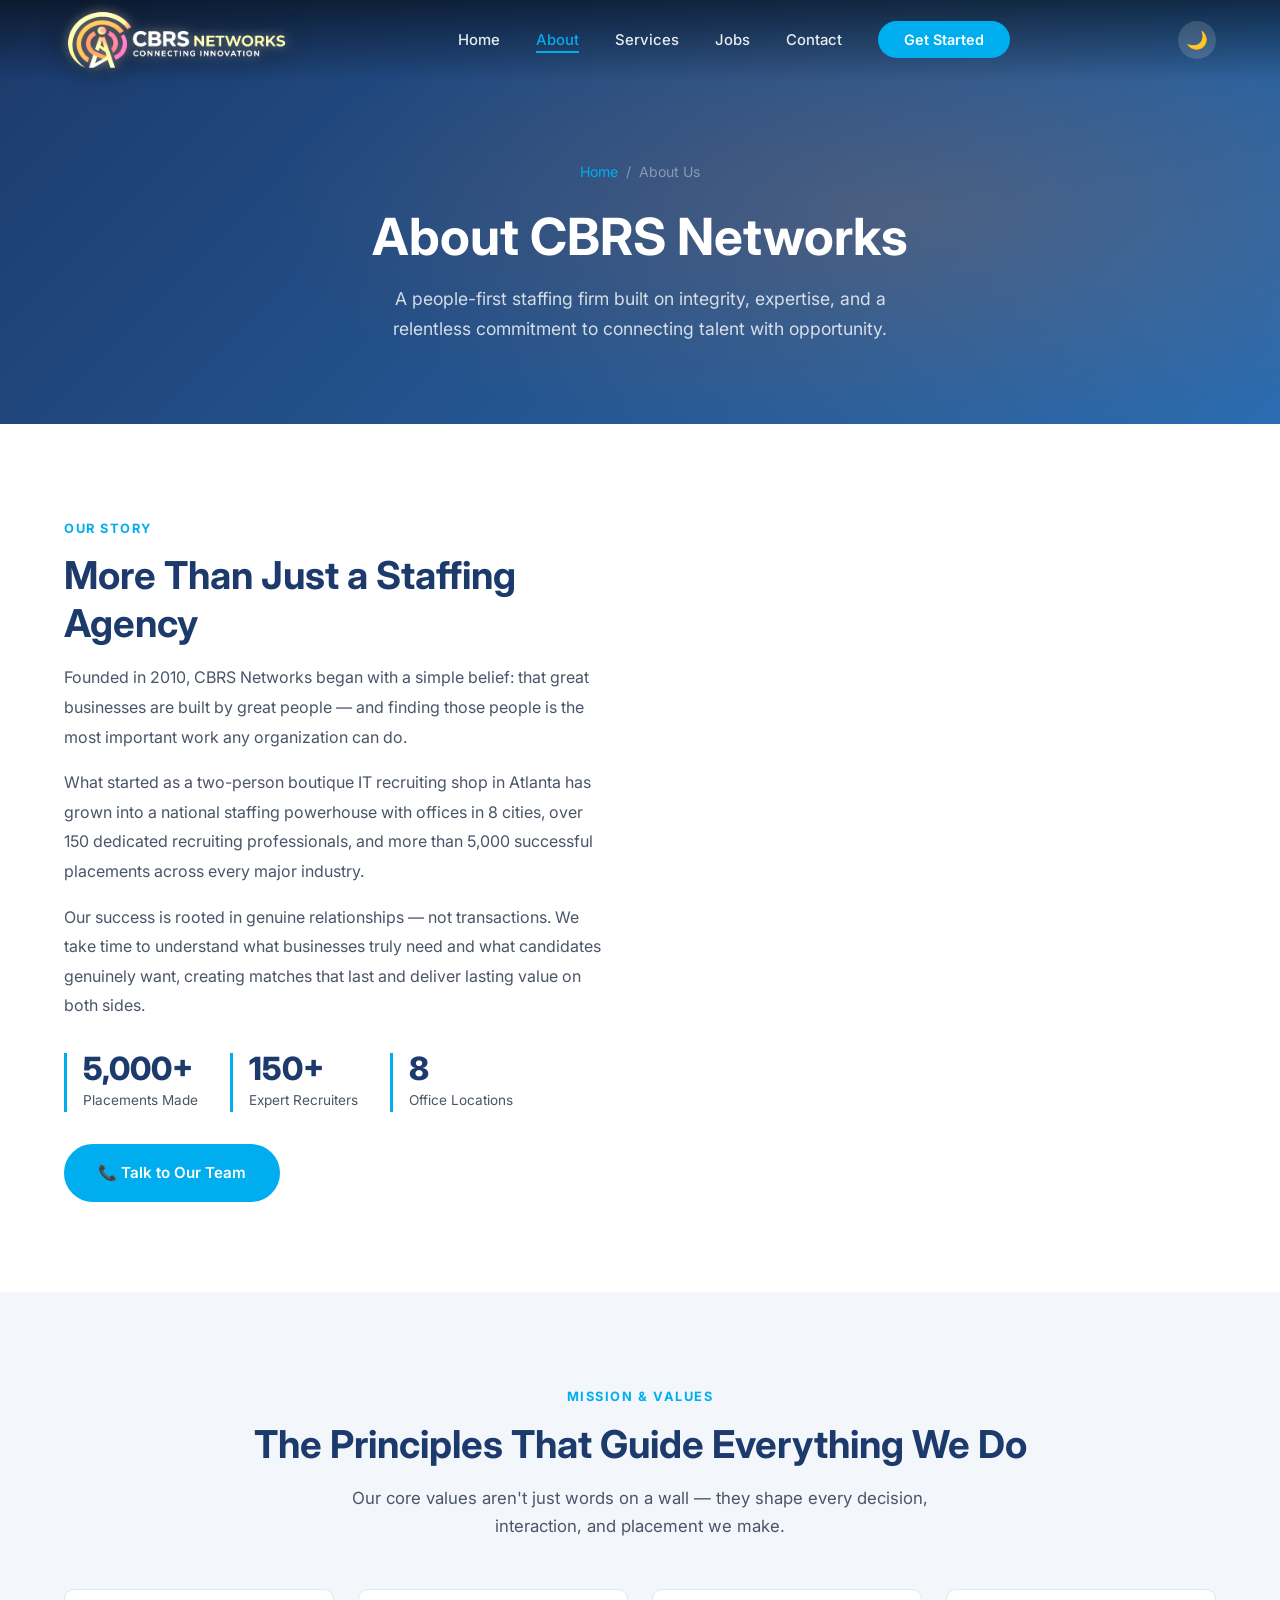
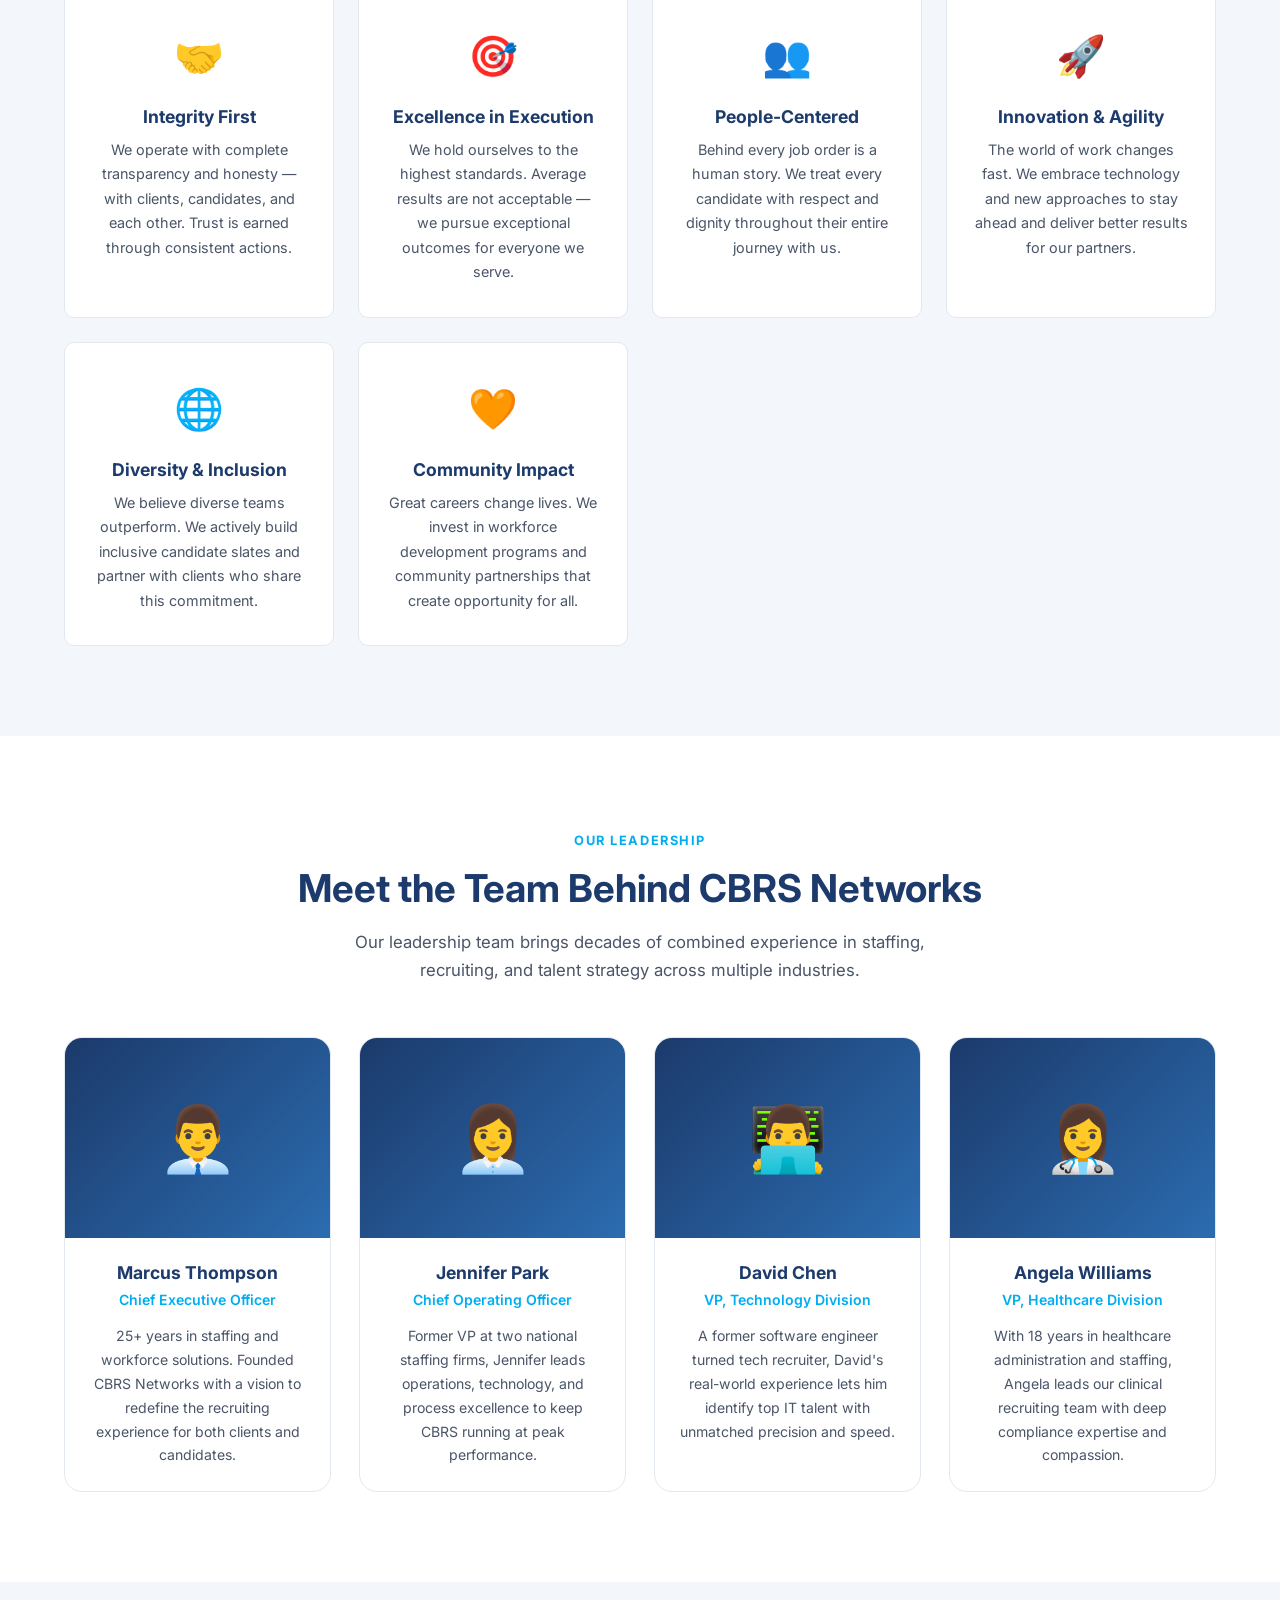
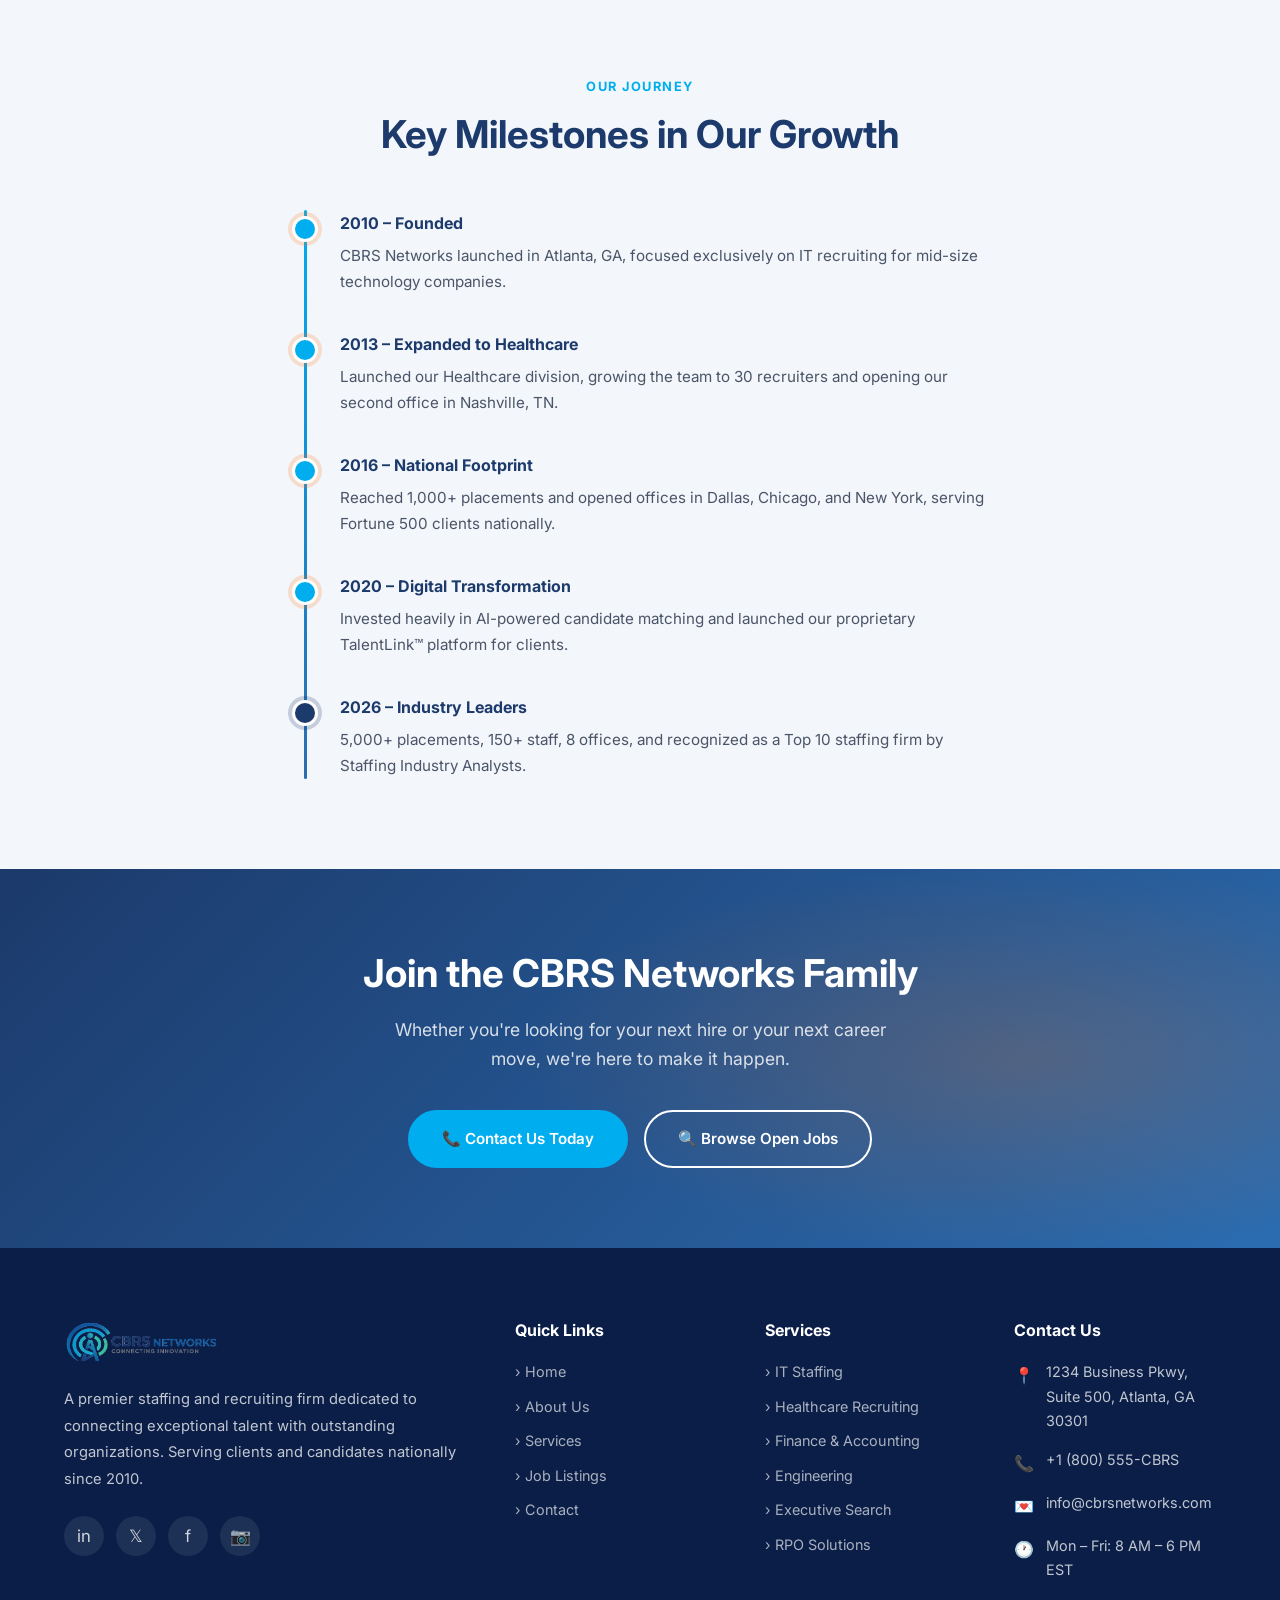
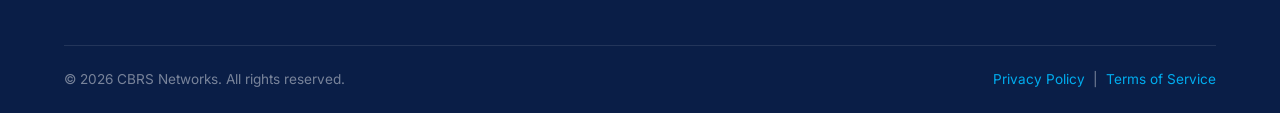
==== about.html @ 27a1c0c2 "Revert "Replace emoji nav icons with professional SVG icons in mobile drawer" This reverts commit 30" ====
<!DOCTYPE html>
<html lang="en">
<head>
  <meta charset="UTF-8" />
  <meta name="viewport" content="width=device-width, initial-scale=1.0" />
  <title>About Us – CBRS Networks | Staffing & Recruiting</title>
  <meta name="description" content="Learn about CBRS Networks – a leading staffing and recruiting firm with over 15 years of experience connecting talent with opportunity." />
  <link rel="preconnect" href="https://fonts.googleapis.com" />
  <link rel="preconnect" href="https://fonts.gstatic.com" crossorigin />
  <link href="https://fonts.googleapis.com/css2?family=Inter:wght@400;500;600;700;800&display=swap" rel="stylesheet" />
  <link rel="stylesheet" href="css/style.css" />
  <link rel="icon" type="image/png" sizes="64x64" href="favicon-64.png" />
  <link rel="icon" type="image/png" sizes="32x32" href="favicon-32.png" />
  <link rel="apple-touch-icon" href="apple-touch-icon.png" />
</head>
<body>

  <div id="scrollProgress" class="scroll-progress"></div>
  <div id="navOverlay" class="nav-overlay"></div>

  <!-- ===== NAVBAR ===== -->
  <nav class="navbar" id="navbar">
    <div class="container nav-inner">
      <a href="index.html" class="nav-logo"><img src="cbrs-logo-transparent.png" alt="CBRS Networks" class="logo-img"></a>
      <ul class="nav-links" id="navLinks">
        <li><a href="index.html"    class="nav-link">Home</a></li>
        <li><a href="about.html"    class="nav-link active">About</a></li>
        <li><a href="services.html" class="nav-link">Services</a></li>
        <li><a href="jobs.html"     class="nav-link">Jobs</a></li>
        <li><a href="contact.html"  class="nav-link">Contact</a></li>
        <li><a href="contact.html"  class="btn-nav">Get Started</a></li>
      </ul>
      <button class="dark-toggle" id="darkToggle" aria-label="Toggle dark mode">🌙</button>
      <div class="hamburger" id="hamburger" aria-label="Toggle menu" role="button" tabindex="0">
        <span></span><span></span><span></span>
      </div>
    </div>
  </nav>

  <!-- ===== PAGE HERO ===== -->
  <section class="page-hero">
    <div class="container">
      <div class="breadcrumb">
        <a href="index.html">Home</a>
        <span>/</span>
        <span>About Us</span>
      </div>
      <h1>About CBRS Networks</h1>
      <p>A people-first staffing firm built on integrity, expertise, and a relentless commitment to connecting talent with opportunity.</p>
    </div>
  </section>

  <!-- ===== OUR STORY ===== -->
  <section class="section">
    <div class="container">
      <div class="why-grid">
        <div class="why-content">
          <span class="section-tag">Our Story</span>
          <h2 class="section-title">More Than Just a Staffing Agency</h2>
          <p style="color:var(--text-mid);margin-bottom:16px;line-height:1.85;">
            Founded in 2010, CBRS Networks began with a simple belief: that great businesses are built by great people — and finding those people is the most important work any organization can do.
          </p>
          <p style="color:var(--text-mid);margin-bottom:16px;line-height:1.85;">
            What started as a two-person boutique IT recruiting shop in Atlanta has grown into a national staffing powerhouse with offices in 8 cities, over 150 dedicated recruiting professionals, and more than 5,000 successful placements across every major industry.
          </p>
          <p style="color:var(--text-mid);margin-bottom:32px;line-height:1.85;">
            Our success is rooted in genuine relationships — not transactions. We take time to understand what businesses truly need and what candidates genuinely want, creating matches that last and deliver lasting value on both sides.
          </p>
          <div style="display:flex;gap:32px;flex-wrap:wrap;margin-bottom:32px;">
            <div class="stat" style="border-color:var(--accent);">
              <strong style="color:var(--primary);">5,000+</strong>
              <span style="color:var(--text-mid);">Placements Made</span>
            </div>
            <div class="stat" style="border-color:var(--accent);">
              <strong style="color:var(--primary);">150+</strong>
              <span style="color:var(--text-mid);">Expert Recruiters</span>
            </div>
            <div class="stat" style="border-color:var(--accent);">
              <strong style="color:var(--primary);">8</strong>
              <span style="color:var(--text-mid);">Office Locations</span>
            </div>
          </div>
          <a href="contact.html" class="btn btn-primary">&#128222; Talk to Our Team</a>
        </div>
        <div></div>
      </div>
    </div>
  </section>

  <!-- ===== MISSION & VALUES ===== -->
  <section class="section section-alt">
    <div class="container">
      <div class="text-center">
        <span class="section-tag">Mission &amp; Values</span>
        <h2 class="section-title">The Principles That Guide Everything We Do</h2>
        <p class="section-subtitle">Our core values aren't just words on a wall — they shape every decision, interaction, and placement we make.</p>
      </div>
      <div class="values-grid">
        <div class="value-card">
          <div class="value-icon">&#129309;</div>
          <h3>Integrity First</h3>
          <p>We operate with complete transparency and honesty — with clients, candidates, and each other. Trust is earned through consistent actions.</p>
        </div>
        <div class="value-card">
          <div class="value-icon">&#127919;</div>
          <h3>Excellence in Execution</h3>
          <p>We hold ourselves to the highest standards. Average results are not acceptable — we pursue exceptional outcomes for everyone we serve.</p>
        </div>
        <div class="value-card">
          <div class="value-icon">&#128101;</div>
          <h3>People-Centered</h3>
          <p>Behind every job order is a human story. We treat every candidate with respect and dignity throughout their entire journey with us.</p>
        </div>
        <div class="value-card">
          <div class="value-icon">&#128640;</div>
          <h3>Innovation &amp; Agility</h3>
          <p>The world of work changes fast. We embrace technology and new approaches to stay ahead and deliver better results for our partners.</p>
        </div>
        <div class="value-card">
          <div class="value-icon">&#127760;</div>
          <h3>Diversity &amp; Inclusion</h3>
          <p>We believe diverse teams outperform. We actively build inclusive candidate slates and partner with clients who share this commitment.</p>
        </div>
        <div class="value-card">
          <div class="value-icon">&#129505;</div>
          <h3>Community Impact</h3>
          <p>Great careers change lives. We invest in workforce development programs and community partnerships that create opportunity for all.</p>
        </div>
      </div>
    </div>
  </section>

  <!-- ===== LEADERSHIP TEAM ===== -->
  <section class="section">
    <div class="container">
      <div class="text-center">
        <span class="section-tag">Our Leadership</span>
        <h2 class="section-title">Meet the Team Behind CBRS Networks</h2>
        <p class="section-subtitle">Our leadership team brings decades of combined experience in staffing, recruiting, and talent strategy across multiple industries.</p>
      </div>
      <div class="team-grid">
        <div class="team-card">
          <div class="team-avatar">&#128104;&#8205;&#128188;</div>
          <div class="team-info">
            <h4>Marcus Thompson</h4>
            <div class="role">Chief Executive Officer</div>
            <p>25+ years in staffing and workforce solutions. Founded CBRS Networks with a vision to redefine the recruiting experience for both clients and candidates.</p>
          </div>
        </div>
        <div class="team-card">
          <div class="team-avatar">&#128105;&#8205;&#128188;</div>
          <div class="team-info">
            <h4>Jennifer Park</h4>
            <div class="role">Chief Operating Officer</div>
            <p>Former VP at two national staffing firms, Jennifer leads operations, technology, and process excellence to keep CBRS running at peak performance.</p>
          </div>
        </div>
        <div class="team-card">
          <div class="team-avatar">&#128104;&#8205;&#128187;</div>
          <div class="team-info">
            <h4>David Chen</h4>
            <div class="role">VP, Technology Division</div>
            <p>A former software engineer turned tech recruiter, David's real-world experience lets him identify top IT talent with unmatched precision and speed.</p>
          </div>
        </div>
        <div class="team-card">
          <div class="team-avatar">&#128105;&#8205;&#9877;</div>
          <div class="team-info">
            <h4>Angela Williams</h4>
            <div class="role">VP, Healthcare Division</div>
            <p>With 18 years in healthcare administration and staffing, Angela leads our clinical recruiting team with deep compliance expertise and compassion.</p>
          </div>
        </div>
      </div>
    </div>
  </section>

  <!-- ===== MILESTONES ===== -->
  <section class="section section-alt">
    <div class="container">
      <div class="text-center">
        <span class="section-tag">Our Journey</span>
        <h2 class="section-title">Key Milestones in Our Growth</h2>
      </div>
      <div style="max-width:720px;margin:52px auto 0;position:relative;">
        <div style="position:absolute;left:24px;top:0;bottom:0;width:3px;background:linear-gradient(to bottom, var(--accent), var(--primary-light));border-radius:3px;"></div>
        <div style="display:flex;flex-direction:column;gap:36px;">
          <div style="display:flex;gap:32px;align-items:flex-start;padding-left:60px;position:relative;">
            <div style="position:absolute;left:12px;top:6px;width:26px;height:26px;background:var(--accent);border-radius:50%;border:3px solid white;box-shadow:0 0 0 4px rgba(249,115,22,.2);"></div>
            <div><strong style="color:var(--primary);font-size:1rem;">2010 – Founded</strong><p style="color:var(--text-mid);margin-top:6px;font-size:.95rem;">CBRS Networks launched in Atlanta, GA, focused exclusively on IT recruiting for mid-size technology companies.</p></div>
          </div>
          <div style="display:flex;gap:32px;align-items:flex-start;padding-left:60px;position:relative;">
            <div style="position:absolute;left:12px;top:6px;width:26px;height:26px;background:var(--accent);border-radius:50%;border:3px solid white;box-shadow:0 0 0 4px rgba(249,115,22,.2);"></div>
            <div><strong style="color:var(--primary);font-size:1rem;">2013 – Expanded to Healthcare</strong><p style="color:var(--text-mid);margin-top:6px;font-size:.95rem;">Launched our Healthcare division, growing the team to 30 recruiters and opening our second office in Nashville, TN.</p></div>
          </div>
          <div style="display:flex;gap:32px;align-items:flex-start;padding-left:60px;position:relative;">
            <div style="position:absolute;left:12px;top:6px;width:26px;height:26px;background:var(--accent);border-radius:50%;border:3px solid white;box-shadow:0 0 0 4px rgba(249,115,22,.2);"></div>
            <div><strong style="color:var(--primary);font-size:1rem;">2016 – National Footprint</strong><p style="color:var(--text-mid);margin-top:6px;font-size:.95rem;">Reached 1,000+ placements and opened offices in Dallas, Chicago, and New York, serving Fortune 500 clients nationally.</p></div>
          </div>
          <div style="display:flex;gap:32px;align-items:flex-start;padding-left:60px;position:relative;">
            <div style="position:absolute;left:12px;top:6px;width:26px;height:26px;background:var(--accent);border-radius:50%;border:3px solid white;box-shadow:0 0 0 4px rgba(249,115,22,.2);"></div>
            <div><strong style="color:var(--primary);font-size:1rem;">2020 – Digital Transformation</strong><p style="color:var(--text-mid);margin-top:6px;font-size:.95rem;">Invested heavily in AI-powered candidate matching and launched our proprietary TalentLink&trade; platform for clients.</p></div>
          </div>
          <div style="display:flex;gap:32px;align-items:flex-start;padding-left:60px;position:relative;">
            <div style="position:absolute;left:12px;top:6px;width:26px;height:26px;background:var(--primary);border-radius:50%;border:3px solid white;box-shadow:0 0 0 4px rgba(13,43,94,.2);"></div>
            <div><strong style="color:var(--primary);font-size:1rem;">2026 – Industry Leaders</strong><p style="color:var(--text-mid);margin-top:6px;font-size:.95rem;">5,000+ placements, 150+ staff, 8 offices, and recognized as a Top 10 staffing firm by Staffing Industry Analysts.</p></div>
          </div>
        </div>
      </div>
    </div>
  </section>

  <!-- ===== CTA ===== -->
  <section class="cta-banner">
    <div class="container">
      <h2>Join the CBRS Networks Family</h2>
      <p>Whether you're looking for your next hire or your next career move, we're here to make it happen.</p>
      <div class="cta-banner-btns">
        <a href="contact.html" class="btn btn-primary">&#128222; Contact Us Today</a>
        <a href="jobs.html"    class="btn btn-outline">&#128269; Browse Open Jobs</a>
      </div>
    </div>
  </section>

  <!-- ===== FOOTER ===== -->
  <footer class="footer">
    <div class="container">
      <div class="footer-grid">
        <div class="footer-brand">
          <a href="index.html" class="logo"><img src="cbrs-logo-transparent.png" alt="CBRS Networks"></a>
          <p>A premier staffing and recruiting firm dedicated to connecting exceptional talent with outstanding organizations. Serving clients and candidates nationally since 2010.</p>
          <div class="social-links">
            <a href="#" class="social-link" aria-label="LinkedIn">in</a>
            <a href="#" class="social-link" aria-label="Twitter">&#120143;</a>
            <a href="#" class="social-link" aria-label="Facebook">f</a>
            <a href="#" class="social-link" aria-label="Instagram">&#128247;</a>
          </div>
        </div>
        <div class="footer-col">
          <h4>Quick Links</h4>
          <ul class="footer-links">
            <li><a href="index.html">&#8250; Home</a></li>
            <li><a href="about.html">&#8250; About Us</a></li>
            <li><a href="services.html">&#8250; Services</a></li>
            <li><a href="jobs.html">&#8250; Job Listings</a></li>
            <li><a href="contact.html">&#8250; Contact</a></li>
          </ul>
        </div>
        <div class="footer-col">
          <h4>Services</h4>
          <ul class="footer-links">
            <li><a href="services.html">&#8250; IT Staffing</a></li>
            <li><a href="services.html">&#8250; Healthcare Recruiting</a></li>
            <li><a href="services.html">&#8250; Finance &amp; Accounting</a></li>
            <li><a href="services.html">&#8250; Engineering</a></li>
            <li><a href="services.html">&#8250; Executive Search</a></li>
            <li><a href="services.html">&#8250; RPO Solutions</a></li>
          </ul>
        </div>
        <div class="footer-col">
          <h4>Contact Us</h4>
          <div class="footer-contact-item"><span class="ico">&#128205;</span><span>1234 Business Pkwy,<br>Suite 500, Atlanta, GA 30301</span></div>
          <div class="footer-contact-item"><span class="ico">&#128222;</span><span>+1 (800) 555-CBRS</span></div>
          <div class="footer-contact-item"><span class="ico">&#128140;</span><span>info@cbrsnetworks.com</span></div>
          <div class="footer-contact-item"><span class="ico">&#128336;</span><span>Mon – Fri: 8 AM – 6 PM EST</span></div>
        </div>
      </div>
      <div class="footer-bottom">
        <span>&copy; 2026 CBRS Networks. All rights reserved.</span>
        <span><a href="#">Privacy Policy</a> &nbsp;|&nbsp; <a href="#">Terms of Service</a></span>
      </div>
    </div>
  </footer>

  <button class="scroll-top" id="scrollTop" aria-label="Scroll to top">&#8679;</button>
  <button class="mobile-cta" id="mobileCta">📞 Hire Talent</button>
  <script src="js/main.js"></script>
</body>
</html>
---- css/style.css ----
/* ============================================================
   CBRS Networks – Staffing & Recruiting Website Stylesheet
   ============================================================ */

/* ---------- CSS Custom Properties ---------- */
:root {
  --primary:       #1c3a6b;
  --primary-light: #2b6cb0;
  --accent:        #00adef;
  --accent-hover:  #0099d0;
  --white:         #ffffff;
  --light-bg:      #f3f6fb;
  --text-dark:     #1a1a2e;
  --text-mid:      #4a5568;
  --text-light:    #718096;
  --border:        #e2e8f0;
  --shadow-sm:     0 2px 8px rgba(28,58,107,.08);
  --shadow-md:     0 6px 24px rgba(28,58,107,.12);
  --shadow-lg:     0 16px 48px rgba(28,58,107,.18);
  --radius:        10px;
  --radius-lg:     18px;
  --transition:    .3s ease;
  --max-width:     1200px;
}

/* ---------- Reset & Base ---------- */
*, *::before, *::after { box-sizing: border-box; margin: 0; padding: 0; }

html { scroll-behavior: smooth; font-size: 16px; }

body {
  font-family: 'Inter', 'Segoe UI', sans-serif;
  color: var(--text-dark);
  background: var(--white);
  line-height: 1.7;
  -webkit-font-smoothing: antialiased;
}

img { max-width: 100%; display: block; }
a  { text-decoration: none; color: inherit; }
ul { list-style: none; }

h1, h2, h3, h4, h5 {
  font-weight: 700;
  line-height: 1.25;
  color: var(--primary);
}

/* ---------- Utility ---------- */
.container {
  max-width: var(--max-width);
  margin: 0 auto;
  padding: 0 24px;
}

.section { padding: 90px 0; }
.section-alt { background: var(--light-bg); }

.section-tag {
  display: inline-block;
  font-size: .8rem;
  font-weight: 700;
  letter-spacing: .12em;
  text-transform: uppercase;
  color: var(--accent);
  margin-bottom: 12px;
}

.section-title {
  font-size: clamp(1.8rem, 3vw, 2.8rem);
  margin-bottom: 16px;
}

.section-subtitle {
  font-size: 1.05rem;
  color: var(--text-mid);
  max-width: 600px;
}

.text-center { text-align: center; }
.text-center .section-subtitle { margin: 0 auto; }

.btn {
  display: inline-flex;
  align-items: center;
  gap: 8px;
  padding: 14px 32px;
  border-radius: 50px;
  font-weight: 600;
  font-size: .95rem;
  cursor: pointer;
  border: 2px solid transparent;
  transition: var(--transition);
  white-space: nowrap;
}

.btn-primary {
  background: var(--accent);
  color: var(--white);
  border-color: var(--accent);
}
.btn-primary:hover {
  background: var(--accent-hover);
  border-color: var(--accent-hover);
  transform: translateY(-2px);
  box-shadow: var(--shadow-md);
}

.btn-outline {
  background: transparent;
  color: var(--white);
  border-color: var(--white);
}
.btn-outline:hover {
  background: var(--white);
  color: var(--primary);
  transform: translateY(-2px);
}

.btn-outline-dark {
  background: transparent;
  color: var(--primary);
  border-color: var(--primary);
}
.btn-outline-dark:hover {
  background: var(--primary);
  color: var(--white);
  transform: translateY(-2px);
}

/* ---------- SCROLL PROGRESS BAR ---------- */
.scroll-progress {
  position: fixed;
  top: 0; left: 0;
  height: 3px;
  width: 0%;
  background: linear-gradient(90deg, var(--accent), #fb923c);
  z-index: 1001;
  transition: width .1s linear;
  border-radius: 0 2px 2px 0;
}

/* ---------- DARK MODE TOGGLE ---------- */
.dark-toggle {
  width: 38px; height: 38px;
  border-radius: 50%;
  border: none;
  background: rgba(255,255,255,.15);
  color: var(--white);
  font-size: 1.1rem;
  cursor: pointer;
  display: flex;
  align-items: center;
  justify-content: center;
  transition: var(--transition);
  flex-shrink: 0;
}
.dark-toggle:hover { background: rgba(255,255,255,.28); }
.navbar.scrolled .dark-toggle {
  background: var(--light-bg);
  color: var(--primary);
}

/* ---------- MOBILE OVERLAY ---------- */
.nav-overlay {
  display: none;
  position: fixed;
  inset: 0;
  background: rgba(0,0,0,.55);
  z-index: 998;
  opacity: 0;
  transition: opacity .3s ease;
  backdrop-filter: blur(2px);
}
.nav-overlay.open { display: block; }
.nav-overlay.visible { opacity: 1; }

/* ---------- NAVIGATION ---------- */
.navbar {
  position: fixed;
  top: 0; left: 0; right: 0;
  z-index: 999;
  /* Dark gradient fades behind navbar so logo always readable over video */
  background: linear-gradient(to bottom, rgba(0,0,0,0.55) 0%, rgba(0,0,0,0.0) 100%);
  transition: background var(--transition), box-shadow var(--transition);
  padding: 0;
}

.navbar.scrolled {
  background: var(--white);
  box-shadow: var(--shadow-sm);
}

.navbar.scrolled .nav-link { color: var(--text-dark); }
.navbar.scrolled .logo-img {
  /* On white navbar: restore original colors, just a subtle shadow */
  filter: none;
  height: 52px;
}
.navbar.scrolled .btn-nav { background: var(--accent); color: var(--white); }

.nav-inner {
  display: flex;
  align-items: center;
  justify-content: space-between;
  height: 80px;
  gap: 12px;
}

.nav-logo {
  display: flex;
  align-items: center;
  flex-shrink: 0;
  animation: logoFadeIn 0.8s ease forwards;
}
@keyframes logoFadeIn {
  from { opacity: 0; transform: translateX(-16px); }
  to   { opacity: 1; transform: translateX(0); }
}
.logo-img {
  height: 64px;
  width: auto;
  max-width: 260px;
  background: transparent;
  border-radius: 0;
  padding: 0;
  box-shadow: none;
  /* Invert dark logo pixels to white for contrast on dark video, then add glow */
  filter:
    invert(1) brightness(2)
    drop-shadow(0 0 6px rgba(255,255,255,0.5))
    drop-shadow(0 2px 12px rgba(0,0,0,0.8));
  transition: filter var(--transition), height var(--transition), opacity var(--transition);
}
.logo-img:hover { opacity: 0.85; }

.nav-links {
  display: flex;
  align-items: center;
  gap: 36px;
}

.nav-link {
  font-size: .93rem;
  font-weight: 500;
  color: rgba(255,255,255,.9);
  position: relative;
  transition: color var(--transition);
}
.nav-link::after {
  content: '';
  position: absolute;
  bottom: -4px; left: 0;
  width: 0; height: 2px;
  background: var(--accent);
  transition: width var(--transition);
}
.nav-link:hover::after,
.nav-link.active::after { width: 100%; }
.nav-link:hover, .nav-link.active { color: var(--accent); }

.btn-nav {
  padding: 10px 26px;
  border-radius: 50px;
  background: var(--accent);
  color: var(--white);
  font-weight: 600;
  font-size: .9rem;
  transition: var(--transition);
  white-space: nowrap;
}
.btn-nav:hover {
  background: var(--accent-hover);
  transform: translateY(-2px);
  box-shadow: var(--shadow-md);
}

/* Animated Hamburger */
.hamburger {
  display: none;
  flex-direction: column;
  justify-content: center;
  gap: 5px;
  cursor: pointer;
  padding: 6px;
  width: 38px; height: 38px;
  border-radius: 8px;
  background: rgba(255,255,255,.1);
  border: none;
  transition: background var(--transition);
  flex-shrink: 0;
}
.hamburger:hover { background: rgba(255,255,255,.22); }
.hamburger span {
  display: block;
  width: 22px; height: 2px;
  background: var(--white);
  border-radius: 2px;
  transition: transform .35s cubic-bezier(.23,1,.32,1), opacity .25s ease, width .3s ease;
  transform-origin: center;
  margin: 0 auto;
}
/* X state */
.hamburger.open span:nth-child(1) { transform: translateY(7px) rotate(45deg); }
.hamburger.open span:nth-child(2) { opacity: 0; width: 0; }
.hamburger.open span:nth-child(3) { transform: translateY(-7px) rotate(-45deg); }

.navbar.scrolled .hamburger { background: var(--light-bg); }
.navbar.scrolled .hamburger span { background: var(--primary); }
.navbar.scrolled .hamburger:hover { background: var(--border); }

/* ---------- MOBILE DRAWER ---------- */
@media (max-width: 768px) {
  .nav-links {
    display: flex !important;
    flex-direction: column;
    position: fixed;
    top: 0; right: 0;
    width: min(340px, 85vw);
    height: 100vh;
    background: var(--white);
    z-index: 999;
    padding: 90px 0 32px;
    gap: 0;
    box-shadow: -8px 0 40px rgba(0,0,0,.18);
    transform: translateX(100%);
    transition: transform .38s cubic-bezier(.23,1,.32,1);
    overflow-y: auto;
    align-items: stretch;
  }
  .nav-links.open { transform: translateX(0); }

  .nav-links .nav-link {
    color: var(--text-dark);
    font-size: 1.05rem;
    padding: 16px 28px;
    border-bottom: 1px solid var(--border);
    display: flex;
    align-items: center;
    gap: 10px;
  }
  .nav-links .nav-link::before { font-size: 1.1rem; }
  .nav-links li:nth-child(1) .nav-link::before { content: '🏠'; }
  .nav-links li:nth-child(2) .nav-link::before { content: '👥'; }
  .nav-links li:nth-child(3) .nav-link::before { content: '🛠️'; }
  .nav-links li:nth-child(4) .nav-link::before { content: '💼'; }
  .nav-links li:nth-child(5) .nav-link::before { content: '📞'; }
  .nav-links .nav-link:hover,
  .nav-links .nav-link.active { color: var(--accent); background: rgba(249,115,22,.06); }
  .nav-links .nav-link::after { display: none; }

  .nav-links .btn-nav {
    margin: 20px 28px 8px;
    text-align: center;
    justify-content: center;
    border-radius: 50px;
    display: flex;
  }

  .hamburger { display: flex; }
}

/* ---------- MOBILE FLOATING CTA ---------- */
.mobile-cta {
  display: none;
  position: fixed;
  bottom: 86px; left: 50%;
  transform: translateX(-50%);
  z-index: 990;
  background: var(--accent);
  color: var(--white);
  padding: 14px 32px;
  border-radius: 50px;
  font-weight: 700;
  font-size: .95rem;
  box-shadow: 0 8px 24px rgba(249,115,22,.45);
  white-space: nowrap;
  border: none;
  cursor: pointer;
  transition: var(--transition);
  animation: floatBounce 2.5s ease-in-out infinite;
}
.mobile-cta:hover { background: var(--accent-hover); box-shadow: 0 12px 32px rgba(249,115,22,.55); }
@keyframes floatBounce {
  0%, 100% { transform: translateX(-50%) translateY(0); }
  50%       { transform: translateX(-50%) translateY(-5px); }
}
@media (max-width: 768px) { .mobile-cta { display: block; } }

/* ---------- TOAST NOTIFICATIONS ---------- */
.toast-container {
  position: fixed;
  bottom: 24px; left: 24px;
  z-index: 5000;
  display: flex;
  flex-direction: column;
  gap: 10px;
  pointer-events: none;
}
.toast {
  background: var(--primary);
  color: var(--white);
  padding: 14px 20px;
  border-radius: var(--radius);
  font-size: .9rem;
  font-weight: 500;
  box-shadow: var(--shadow-lg);
  display: flex;
  align-items: center;
  gap: 10px;
  max-width: 320px;
  pointer-events: all;
  transform: translateY(20px);
  opacity: 0;
  transition: transform .35s cubic-bezier(.23,1,.32,1), opacity .35s ease;
}
.toast.show   { transform: translateY(0); opacity: 1; }
.toast.hide   { transform: translateY(20px); opacity: 0; }
.toast.success { border-left: 4px solid #10b981; }
.toast.info    { border-left: 4px solid var(--accent); }
.toast-icon { font-size: 1.2rem; flex-shrink: 0; }

/* ---------- DARK MODE ---------- */
body.dark {
  --white:    #0f172a;
  --light-bg: #1e293b;
  --text-dark:#f1f5f9;
  --text-mid: #94a3b8;
  --text-light:#64748b;
  --border:   #334155;
  --shadow-sm: 0 2px 8px rgba(0,0,0,.3);
  --shadow-md: 0 6px 24px rgba(0,0,0,.4);
  --shadow-lg: 0 16px 48px rgba(0,0,0,.5);
}
body.dark .navbar.scrolled { background: #0f172a; }
body.dark .service-card,
body.dark .testimonial-card,
body.dark .job-card,
body.dark .value-card,
body.dark .team-card,
body.dark .office-card,
body.dark .contact-form,
body.dark .jobs-sidebar,
body.dark .faq-item,
body.dark .em-card,
body.dark .industry-card,
body.dark .why-badge-card { background: #1e293b; border-color: #334155; }
body.dark .footer { background: #060d1f; }
body.dark .trust-bar { background: #0f172a; border-color: #1e293b; }
body.dark .cta-banner { background: linear-gradient(135deg, #060d1f, #0d2b5e); }
body.dark h1, body.dark h2, body.dark h3, body.dark h4 { color: #f1f5f9; }
body.dark .section-title  { color: #f1f5f9; }
body.dark .faq-question   { color: #f1f5f9; }
body.dark .form-group input,
body.dark .form-group select,
body.dark .form-group textarea {
  background: #1e293b;
  border-color: #334155;
  color: #f1f5f9;
}
body.dark .nav-links { background: #0f172a; }
body.dark .nav-links .nav-link { color: #f1f5f9; border-color: #334155; }
body.dark .hamburger { background: rgba(255,255,255,.08); }
body.dark .hamburger span { background: #f1f5f9; }

/* ---------- HERO ---------- */
.hero {
  min-height: 100vh;
  position: relative;
  display: flex;
  align-items: center;
  overflow: hidden;
  background: var(--primary);
}

/* Video background */
.hero-video {
  position: absolute;
  inset: 0;
  width: 100%;
  height: 100%;
  object-fit: cover;
  object-position: center;
  z-index: 0;
  pointer-events: none;
}

/* Dark gradient overlay so text stays readable */
.hero-video-overlay {
  position: absolute;
  inset: 0;
  background:
    linear-gradient(135deg, rgba(10,30,70,.88) 0%, rgba(10,30,70,.65) 50%, rgba(10,30,70,.50) 100%);
  z-index: 1;
}

.hero::before { display: none; }

.hero-content {
  position: relative;
  z-index: 2;
  /* sit above video + overlay */
  max-width: 700px;
  padding: 120px 0 80px;
}

.hero-badge {
  display: inline-flex;
  align-items: center;
  gap: 8px;
  background: rgba(249,115,22,.18);
  border: 1px solid rgba(249,115,22,.4);
  color: #fdba74;
  padding: 7px 18px;
  border-radius: 50px;
  font-size: .82rem;
  font-weight: 600;
  letter-spacing: .06em;
  text-transform: uppercase;
  margin-bottom: 24px;
}
.hero-badge .dot {
  width: 7px; height: 7px;
  background: var(--accent);
  border-radius: 50%;
  animation: pulse 1.8s infinite;
}

@keyframes pulse {
  0%, 100% { opacity: 1; transform: scale(1); }
  50%       { opacity: .5; transform: scale(1.4); }
}

.hero h1 {
  font-size: clamp(2.4rem, 5vw, 4rem);
  color: var(--white);
  margin-bottom: 22px;
  line-height: 1.15;
}
.hero h1 span { color: var(--accent); }

.hero p {
  font-size: 1.15rem;
  color: rgba(255,255,255,.82);
  margin-bottom: 40px;
  max-width: 580px;
}

.hero-cta { display: flex; gap: 16px; flex-wrap: wrap; }

.hero-stats {
  display: flex;
  gap: 40px;
  margin-top: 56px;
  flex-wrap: wrap;
}

.stat {
  border-left: 3px solid var(--accent);
  padding-left: 16px;
}
.stat strong {
  display: block;
  font-size: 2rem;
  font-weight: 800;
  color: var(--white);
  line-height: 1;
}
.stat span {
  font-size: .85rem;
  color: rgba(255,255,255,.7);
  margin-top: 4px;
  display: block;
}

.hero-visual {
  position: absolute;
  right: -60px; top: 50%;
  transform: translateY(-50%);
  width: 580px;
  opacity: .12;
  pointer-events: none;
}

/* ---------- TRUST LOGOS ---------- */
.trust-bar {
  background: var(--white);
  padding: 32px 0;
  border-bottom: 1px solid var(--border);
}

.trust-bar p {
  font-size: .82rem;
  letter-spacing: .1em;
  text-transform: uppercase;
  color: var(--text-light);
  margin-bottom: 20px;
  text-align: center;
  font-weight: 600;
}

.trust-logos {
  display: flex;
  align-items: center;
  justify-content: center;
  gap: 48px;
  flex-wrap: wrap;
}

.trust-logo {
  font-size: 1.1rem;
  font-weight: 700;
  color: #b0bec5;
  letter-spacing: -.01em;
  transition: color var(--transition);
}
.trust-logo:hover { color: var(--primary); }

/* ---------- SERVICES ---------- */
.services-grid {
  display: grid;
  grid-template-columns: repeat(auto-fit, minmax(280px, 1fr));
  gap: 28px;
  margin-top: 52px;
}

.service-card {
  background: var(--white);
  border: 1px solid var(--border);
  border-radius: var(--radius-lg);
  padding: 36px 32px;
  transition: var(--transition);
  position: relative;
  overflow: hidden;
}
.service-card::before {
  content: '';
  position: absolute;
  top: 0; left: 0; right: 0;
  height: 4px;
  background: var(--accent);
  transform: scaleX(0);
  transition: transform var(--transition);
  transform-origin: left;
}
.service-card:hover {
  transform: translateY(-6px);
  box-shadow: var(--shadow-lg);
  border-color: transparent;
}
.service-card:hover::before { transform: scaleX(1); }

.service-icon {
  width: 60px; height: 60px;
  background: linear-gradient(135deg, var(--primary), var(--primary-light));
  border-radius: var(--radius);
  display: flex;
  align-items: center;
  justify-content: center;
  font-size: 1.6rem;
  margin-bottom: 22px;
}

.service-card h3 {
  font-size: 1.2rem;
  margin-bottom: 12px;
}

.service-card p {
  font-size: .95rem;
  color: var(--text-mid);
  line-height: 1.75;
}

.service-card .learn-more {
  display: inline-flex;
  align-items: center;
  gap: 6px;
  margin-top: 18px;
  font-size: .9rem;
  font-weight: 600;
  color: var(--accent);
  transition: gap var(--transition);
}
.service-card:hover .learn-more { gap: 10px; }

/* ---------- WHY CHOOSE US ---------- */
.why-grid {
  display: grid;
  grid-template-columns: 1fr 1fr;
  gap: 64px;
  align-items: center;
}

.why-image {
  position: relative;
}
.why-image .main-img {
  border-radius: var(--radius-lg);
  width: 100%;
  height: 480px;
  object-fit: cover;
  background: linear-gradient(135deg, var(--primary) 0%, var(--primary-light) 100%);
  display: flex;
  align-items: center;
  justify-content: center;
  font-size: 6rem;
}

.why-badge-card {
  position: absolute;
  bottom: -24px; right: -24px;
  background: var(--white);
  border-radius: var(--radius);
  padding: 20px 24px;
  box-shadow: var(--shadow-lg);
  display: flex;
  align-items: center;
  gap: 14px;
}
.why-badge-card .icon-wrap {
  width: 52px; height: 52px;
  background: linear-gradient(135deg, var(--accent), #fb923c);
  border-radius: var(--radius);
  display: flex;
  align-items: center;
  justify-content: center;
  font-size: 1.5rem;
  flex-shrink: 0;
}
.why-badge-card strong { display: block; font-size: 1.5rem; color: var(--primary); }
.why-badge-card span { font-size: .8rem; color: var(--text-mid); }

.why-list { margin-top: 28px; display: flex; flex-direction: column; gap: 20px; }

.why-item {
  display: flex;
  gap: 18px;
  align-items: flex-start;
}
.why-item .check {
  width: 36px; height: 36px;
  background: linear-gradient(135deg, var(--accent), #fb923c);
  border-radius: 50%;
  display: flex;
  align-items: center;
  justify-content: center;
  color: var(--white);
  font-size: 1rem;
  flex-shrink: 0;
  margin-top: 2px;
}
.why-item h4 { font-size: 1rem; margin-bottom: 4px; }
.why-item p  { font-size: .92rem; color: var(--text-mid); }

/* ---------- PROCESS ---------- */
.process-steps {
  display: grid;
  grid-template-columns: repeat(auto-fit, minmax(200px, 1fr));
  gap: 0;
  margin-top: 52px;
  position: relative;
}
.process-steps::before {
  content: '';
  position: absolute;
  top: 44px; left: 10%; right: 10%;
  height: 2px;
  background: linear-gradient(90deg, var(--accent), var(--primary-light));
  z-index: 0;
}

.process-step {
  text-align: center;
  position: relative;
  z-index: 1;
  padding: 0 16px;
}

.step-number {
  width: 88px; height: 88px;
  background: var(--white);
  border: 3px solid var(--accent);
  border-radius: 50%;
  display: flex;
  align-items: center;
  justify-content: center;
  margin: 0 auto 20px;
  font-size: 1.6rem;
  font-weight: 800;
  color: var(--primary);
  box-shadow: var(--shadow-md);
  transition: var(--transition);
}
.process-step:hover .step-number {
  background: var(--accent);
  color: var(--white);
  transform: scale(1.1);
}

.process-step h3 { font-size: 1.05rem; margin-bottom: 10px; }
.process-step p  { font-size: .88rem; color: var(--text-mid); }

/* ---------- INDUSTRIES ---------- */
.industries-grid {
  display: grid;
  grid-template-columns: repeat(auto-fit, minmax(170px, 1fr));
  gap: 20px;
  margin-top: 52px;
}

.industry-card {
  background: var(--white);
  border: 1px solid var(--border);
  border-radius: var(--radius);
  padding: 28px 20px;
  text-align: center;
  transition: var(--transition);
  cursor: default;
}
.industry-card:hover {
  background: var(--primary);
  border-color: var(--primary);
  transform: translateY(-4px);
  box-shadow: var(--shadow-md);
}
.industry-card:hover h4,
.industry-card:hover p { color: var(--white); }

.industry-icon { font-size: 2.2rem; margin-bottom: 12px; }
.industry-card h4 { font-size: .95rem; margin-bottom: 6px; color: var(--primary); transition: color var(--transition); }
.industry-card p  { font-size: .8rem; color: var(--text-light); transition: color var(--transition); }

/* ---------- TESTIMONIALS ---------- */
.testimonials-grid {
  display: grid;
  grid-template-columns: repeat(auto-fit, minmax(300px, 1fr));
  gap: 28px;
  margin-top: 52px;
}

.testimonial-card {
  background: var(--white);
  border-radius: var(--radius-lg);
  padding: 36px;
  box-shadow: var(--shadow-sm);
  border: 1px solid var(--border);
  position: relative;
  transition: var(--transition);
}
.testimonial-card:hover { box-shadow: var(--shadow-md); transform: translateY(-4px); }

.quote-icon {
  font-size: 3.5rem;
  line-height: 1;
  color: var(--accent);
  opacity: .25;
  position: absolute;
  top: 20px; right: 24px;
  font-family: Georgia, serif;
}

.stars { color: #f59e0b; font-size: 1rem; margin-bottom: 16px; letter-spacing: 2px; }

.testimonial-card p {
  font-size: .97rem;
  color: var(--text-mid);
  line-height: 1.8;
  margin-bottom: 24px;
}

.testimonial-author {
  display: flex;
  align-items: center;
  gap: 14px;
}

.author-avatar {
  width: 48px; height: 48px;
  border-radius: 50%;
  background: linear-gradient(135deg, var(--primary), var(--primary-light));
  display: flex;
  align-items: center;
  justify-content: center;
  color: var(--white);
  font-weight: 700;
  font-size: .95rem;
  flex-shrink: 0;
}

.author-name { font-weight: 700; font-size: .95rem; color: var(--primary); }
.author-title { font-size: .82rem; color: var(--text-light); }

/* ---------- CTA BANNER ---------- */
.cta-banner {
  background: linear-gradient(135deg, var(--primary) 0%, var(--primary-light) 100%);
  padding: 80px 0;
  text-align: center;
  position: relative;
  overflow: hidden;
}
.cta-banner::before {
  content: '';
  position: absolute;
  inset: 0;
  background: radial-gradient(ellipse 60% 80% at 80% 50%, rgba(249,115,22,.2) 0%, transparent 65%);
}
.cta-banner .container { position: relative; z-index: 1; }
.cta-banner h2 { font-size: clamp(1.8rem, 3vw, 2.8rem); color: var(--white); margin-bottom: 18px; }
.cta-banner p  { font-size: 1.1rem; color: rgba(255,255,255,.82); margin-bottom: 36px; max-width: 540px; margin-left: auto; margin-right: auto; }
.cta-banner-btns { display: flex; gap: 16px; justify-content: center; flex-wrap: wrap; }

/* ---------- FOOTER ---------- */
.footer {
  background: #0a1e47;
  color: rgba(255,255,255,.75);
  padding: 72px 0 0;
}

.footer-grid {
  display: grid;
  grid-template-columns: 2fr 1fr 1fr 1fr;
  gap: 48px;
  padding-bottom: 48px;
  border-bottom: 1px solid rgba(255,255,255,.1);
}

.footer-brand .logo {
  display: inline-block;
  margin-bottom: 14px;
}
.footer-brand .logo img {
  height: 44px;
  width: auto;
  border-radius: 6px;
}

.footer-brand p {
  font-size: .92rem;
  line-height: 1.8;
  margin-bottom: 24px;
}

.social-links { display: flex; gap: 12px; }
.social-link {
  width: 40px; height: 40px;
  background: rgba(255,255,255,.08);
  border-radius: 50%;
  display: flex;
  align-items: center;
  justify-content: center;
  font-size: 1.05rem;
  transition: var(--transition);
  color: rgba(255,255,255,.8);
}
.social-link:hover { background: var(--accent); color: var(--white); transform: translateY(-3px); }

.footer-col h4 {
  color: var(--white);
  font-size: 1rem;
  margin-bottom: 20px;
}

.footer-links { display: flex; flex-direction: column; gap: 10px; }
.footer-links a {
  font-size: .9rem;
  color: rgba(255,255,255,.65);
  transition: color var(--transition);
  display: flex;
  align-items: center;
  gap: 6px;
}
.footer-links a:hover { color: var(--accent); padding-left: 4px; }

.footer-contact-item {
  display: flex;
  gap: 12px;
  align-items: flex-start;
  margin-bottom: 14px;
  font-size: .9rem;
}
.footer-contact-item .ico { color: var(--accent); font-size: 1rem; margin-top: 2px; flex-shrink: 0; }

.footer-bottom {
  padding: 22px 0;
  display: flex;
  align-items: center;
  justify-content: space-between;
  flex-wrap: wrap;
  gap: 12px;
  font-size: .85rem;
  color: rgba(255,255,255,.45);
}
.footer-bottom a { color: var(--accent); }

/* ---------- PAGE HERO (inner pages) ---------- */
.page-hero {
  background: linear-gradient(135deg, var(--primary) 0%, var(--primary-light) 100%);
  padding: 160px 0 80px;
  text-align: center;
  position: relative;
  overflow: hidden;
}
.page-hero::before {
  content: '';
  position: absolute;
  inset: 0;
  background: radial-gradient(ellipse 70% 80% at 70% 50%, rgba(249,115,22,.18) 0%, transparent 70%);
}
.page-hero .container { position: relative; z-index: 1; }
.page-hero h1 { color: var(--white); font-size: clamp(2rem, 4vw, 3.2rem); margin-bottom: 16px; }
.page-hero p  { color: rgba(255,255,255,.8); font-size: 1.1rem; max-width: 560px; margin: 0 auto; }

.breadcrumb {
  display: flex;
  align-items: center;
  gap: 8px;
  justify-content: center;
  margin-bottom: 20px;
  font-size: .88rem;
  color: rgba(255,255,255,.6);
}
.breadcrumb a { color: var(--accent); }
.breadcrumb span { color: rgba(255,255,255,.4); }

/* ---------- ABOUT PAGE ---------- */
.values-grid {
  display: grid;
  grid-template-columns: repeat(auto-fit, minmax(220px, 1fr));
  gap: 24px;
  margin-top: 48px;
}

.value-card {
  background: var(--white);
  border: 1px solid var(--border);
  border-radius: var(--radius);
  padding: 32px 26px;
  text-align: center;
  transition: var(--transition);
}
.value-card:hover { transform: translateY(-5px); box-shadow: var(--shadow-md); border-color: var(--accent); }
.value-icon { font-size: 2.5rem; margin-bottom: 16px; }
.value-card h3 { font-size: 1.1rem; margin-bottom: 10px; }
.value-card p  { font-size: .9rem; color: var(--text-mid); }

.team-grid {
  display: grid;
  grid-template-columns: repeat(auto-fit, minmax(240px, 1fr));
  gap: 28px;
  margin-top: 52px;
}

.team-card {
  background: var(--white);
  border: 1px solid var(--border);
  border-radius: var(--radius-lg);
  overflow: hidden;
  transition: var(--transition);
  text-align: center;
}
.team-card:hover { transform: translateY(-6px); box-shadow: var(--shadow-lg); }

.team-avatar {
  height: 200px;
  background: linear-gradient(135deg, var(--primary) 0%, var(--primary-light) 100%);
  display: flex;
  align-items: center;
  justify-content: center;
  font-size: 4rem;
}

.team-info { padding: 24px; }
.team-info h4 { font-size: 1.1rem; margin-bottom: 4px; }
.team-info .role { font-size: .88rem; color: var(--accent); font-weight: 600; margin-bottom: 12px; }
.team-info p { font-size: .88rem; color: var(--text-mid); line-height: 1.7; }

/* ---------- JOBS PAGE ---------- */
.jobs-filter {
  display: flex;
  gap: 12px;
  flex-wrap: wrap;
  margin-bottom: 36px;
}

.filter-btn {
  padding: 9px 22px;
  border-radius: 50px;
  border: 2px solid var(--border);
  background: var(--white);
  font-size: .88rem;
  font-weight: 600;
  color: var(--text-mid);
  cursor: pointer;
  transition: var(--transition);
}
.filter-btn:hover,
.filter-btn.active {
  border-color: var(--accent);
  background: var(--accent);
  color: var(--white);
}

.jobs-list { display: flex; flex-direction: column; gap: 20px; }

.job-card {
  background: var(--white);
  border: 1px solid var(--border);
  border-radius: var(--radius-lg);
  padding: 28px 32px;
  display: flex;
  align-items: center;
  justify-content: space-between;
  gap: 24px;
  transition: var(--transition);
  flex-wrap: wrap;
}
.job-card:hover { box-shadow: var(--shadow-md); border-color: var(--primary-light); transform: translateX(4px); }

.job-info h3 { font-size: 1.1rem; margin-bottom: 8px; }
.job-meta { display: flex; gap: 16px; flex-wrap: wrap; }

.job-tag {
  display: inline-flex;
  align-items: center;
  gap: 5px;
  font-size: .8rem;
  font-weight: 600;
  padding: 4px 12px;
  border-radius: 50px;
  background: var(--light-bg);
  color: var(--text-mid);
}
.job-tag.type   { background: rgba(13,43,94,.08); color: var(--primary); }
.job-tag.salary { background: rgba(249,115,22,.1); color: #c2440f; }

/* ---------- CONTACT PAGE ---------- */
.contact-grid {
  display: grid;
  grid-template-columns: 1fr 1.6fr;
  gap: 56px;
  align-items: start;
}

.contact-info-card {
  background: linear-gradient(135deg, var(--primary) 0%, var(--primary-light) 100%);
  border-radius: var(--radius-lg);
  padding: 48px 40px;
  color: var(--white);
}
.contact-info-card h3 { color: var(--white); font-size: 1.5rem; margin-bottom: 12px; }
.contact-info-card p  { color: rgba(255,255,255,.8); margin-bottom: 36px; }

.contact-detail {
  display: flex;
  gap: 16px;
  align-items: flex-start;
  margin-bottom: 24px;
}
.contact-detail .ico {
  width: 44px; height: 44px;
  background: rgba(255,255,255,.12);
  border-radius: var(--radius);
  display: flex;
  align-items: center;
  justify-content: center;
  font-size: 1.2rem;
  flex-shrink: 0;
}
.contact-detail h4 { color: var(--white); font-size: .92rem; margin-bottom: 4px; }
.contact-detail p  { color: rgba(255,255,255,.75); font-size: .9rem; }

/* ---------- FORM ---------- */
.contact-form {
  background: var(--white);
  border: 1px solid var(--border);
  border-radius: var(--radius-lg);
  padding: 48px 44px;
  box-shadow: var(--shadow-sm);
}
.contact-form h3 { font-size: 1.5rem; margin-bottom: 8px; }
.contact-form > p { color: var(--text-mid); margin-bottom: 32px; }

.form-row { display: grid; grid-template-columns: 1fr 1fr; gap: 20px; }

.form-group {
  margin-bottom: 22px;
  position: relative;
}
.form-group label {
  display: block;
  font-size: .88rem;
  font-weight: 600;
  color: var(--text-dark);
  margin-bottom: 8px;
}
.form-group input,
.form-group select,
.form-group textarea {
  width: 100%;
  padding: 13px 18px;
  border: 1.5px solid var(--border);
  border-radius: var(--radius);
  font-size: .95rem;
  font-family: inherit;
  color: var(--text-dark);
  background: var(--white);
  transition: border-color var(--transition), box-shadow var(--transition);
  outline: none;
}
.form-group input:focus,
.form-group select:focus,
.form-group textarea:focus {
  border-color: var(--primary-light);
  box-shadow: 0 0 0 3px rgba(26,71,153,.12);
}
.form-group textarea { resize: vertical; min-height: 130px; }

/* ---------- SCROLL TO TOP ---------- */
.scroll-top {
  position: fixed;
  bottom: 32px; right: 32px;
  width: 46px; height: 46px;
  background: var(--accent);
  color: var(--white);
  border-radius: 50%;
  display: flex;
  align-items: center;
  justify-content: center;
  font-size: 1.2rem;
  cursor: pointer;
  border: none;
  box-shadow: var(--shadow-md);
  opacity: 0;
  transform: translateY(20px);
  transition: var(--transition);
  z-index: 999;
}
.scroll-top.show { opacity: 1; transform: translateY(0); }
.scroll-top:hover { background: var(--accent-hover); transform: translateY(-3px); }

/* ---------- RESPONSIVE ---------- */
@media (max-width: 1024px) {
  .why-grid  { grid-template-columns: 1fr; }
  .why-image { display: none; }
  .footer-grid { grid-template-columns: 1fr 1fr; }
  .contact-grid { grid-template-columns: 1fr; }
}

@media (max-width: 768px) {
  .section { padding: 64px 0; }

  .hero h1 { font-size: 2.2rem; }
  .hero-stats { gap: 24px; }

  .process-steps::before { display: none; }

  .footer-grid { grid-template-columns: 1fr; gap: 36px; }
  .footer-bottom { flex-direction: column; text-align: center; }

  .form-row { grid-template-columns: 1fr; }
  .contact-form { padding: 32px 24px; }
  .contact-info-card { padding: 36px 28px; }

  .job-card { flex-direction: column; align-items: flex-start; }
}

@media (max-width: 768px) {
  .logo-img { height: 46px; }
  .nav-inner { height: 68px; }
}

@media (max-width: 480px) {
  .logo-img { height: 38px; }
  .hero h1 { font-size: 1.85rem; }
  .hero p   { font-size: 1rem; }
  .hero-cta { flex-direction: column; }
  .hero-stats { flex-direction: column; gap: 18px; }
  .stat strong { font-size: 1.6rem; }
  .section-title { font-size: 1.6rem; }
  .cta-banner-btns { flex-direction: column; align-items: center; }
  .scroll-top { bottom: 18px; right: 18px; }
}
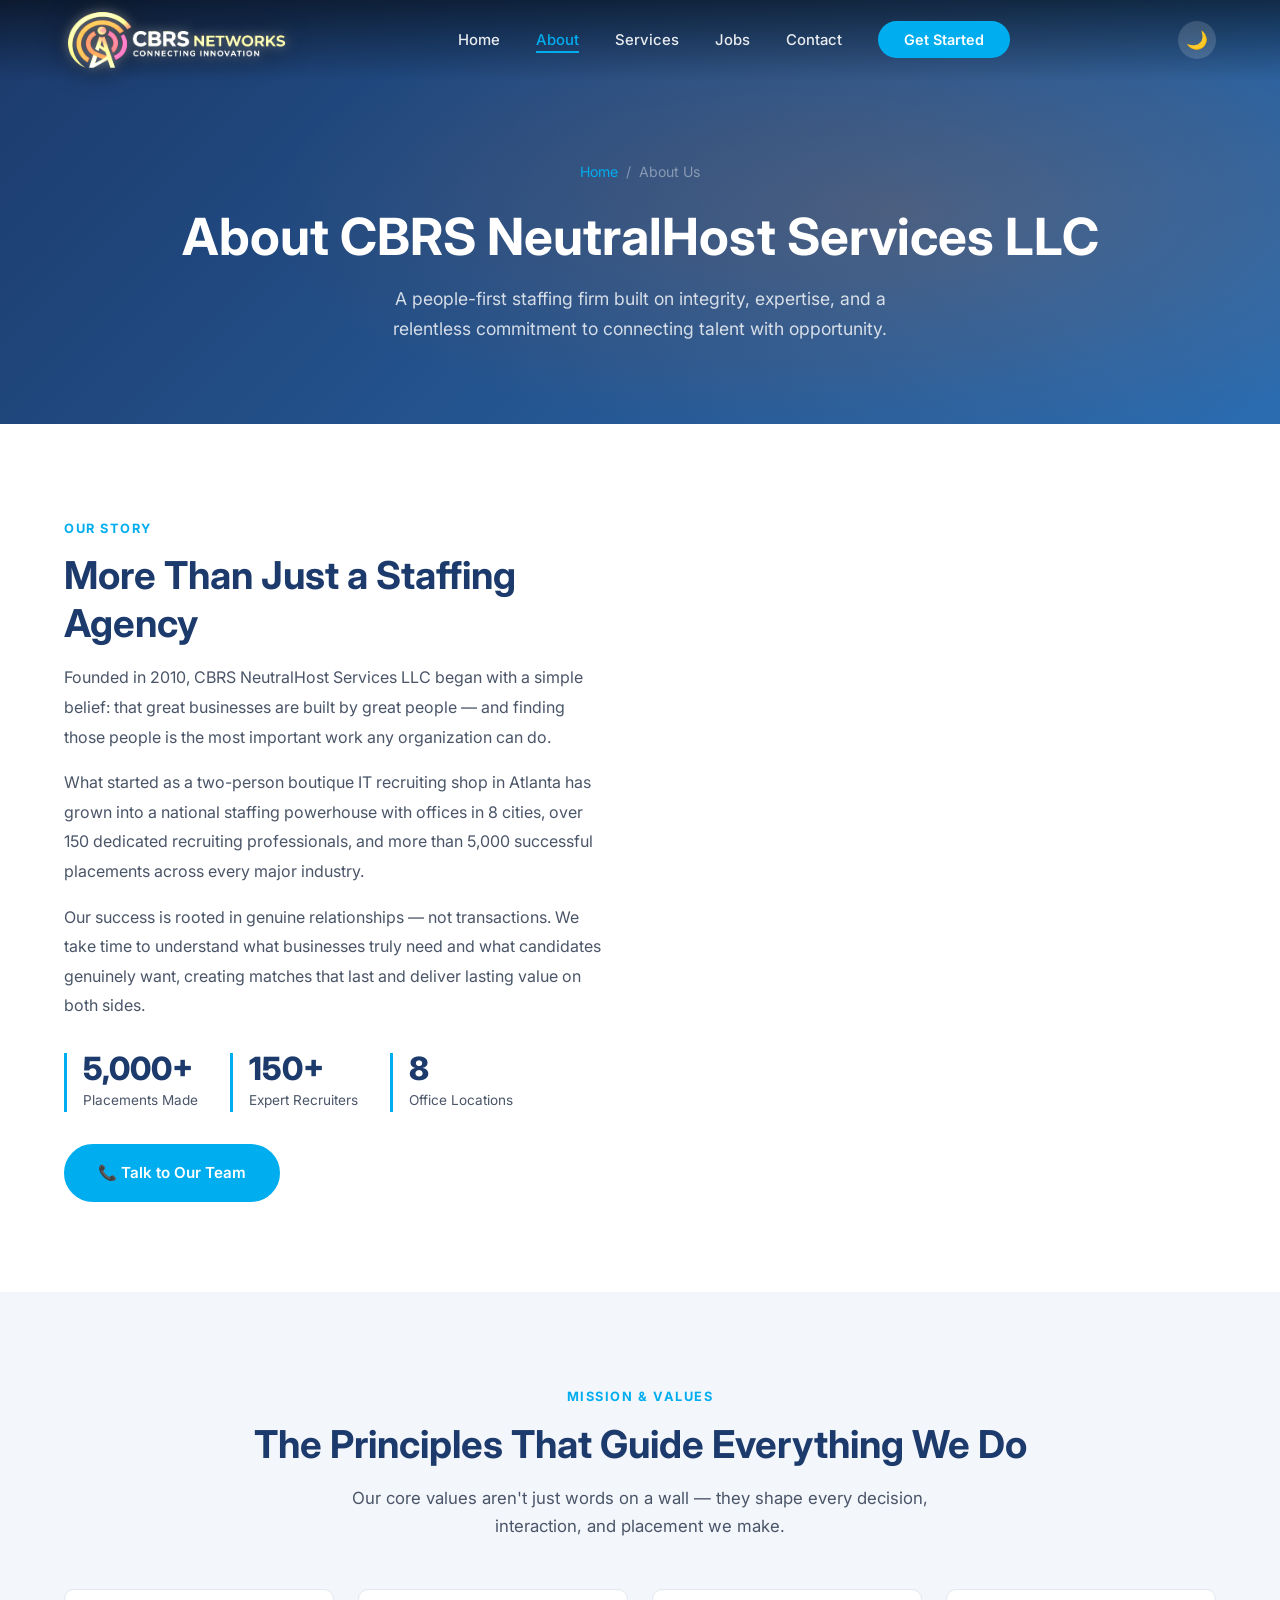
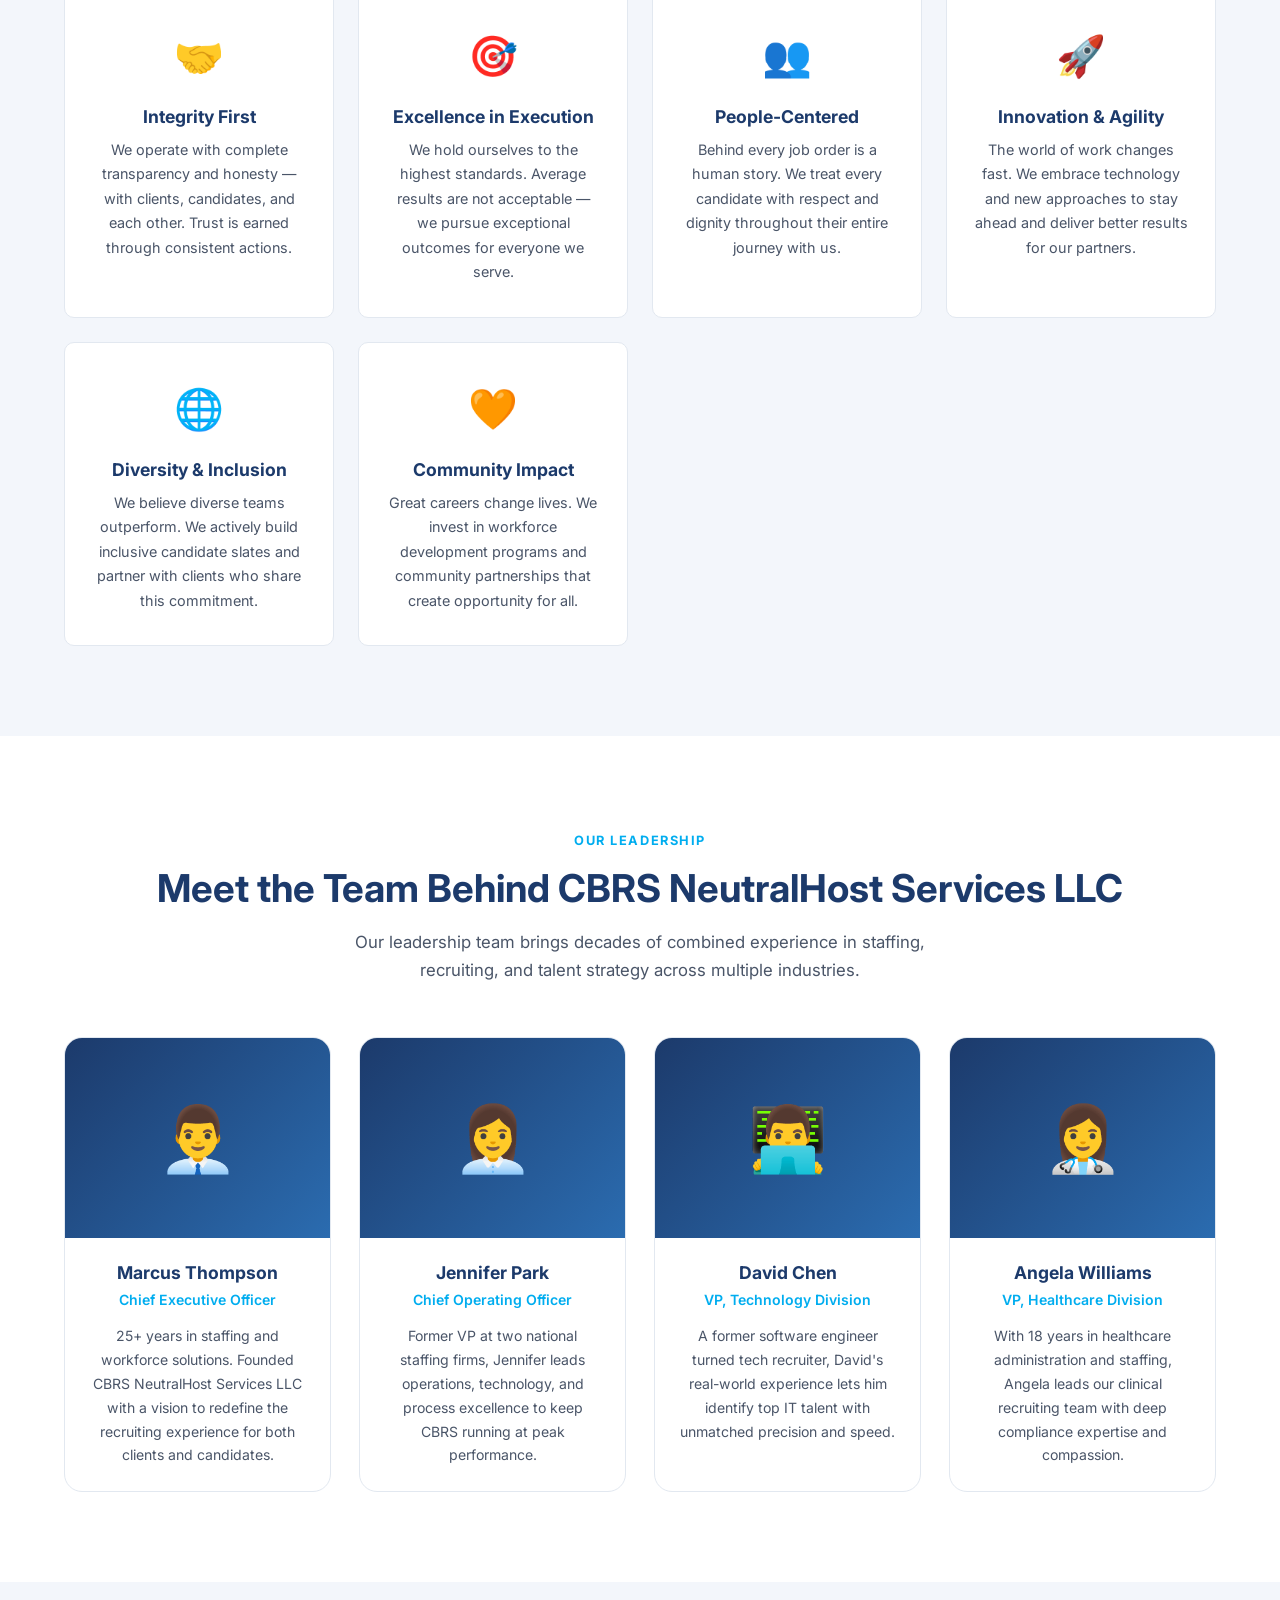
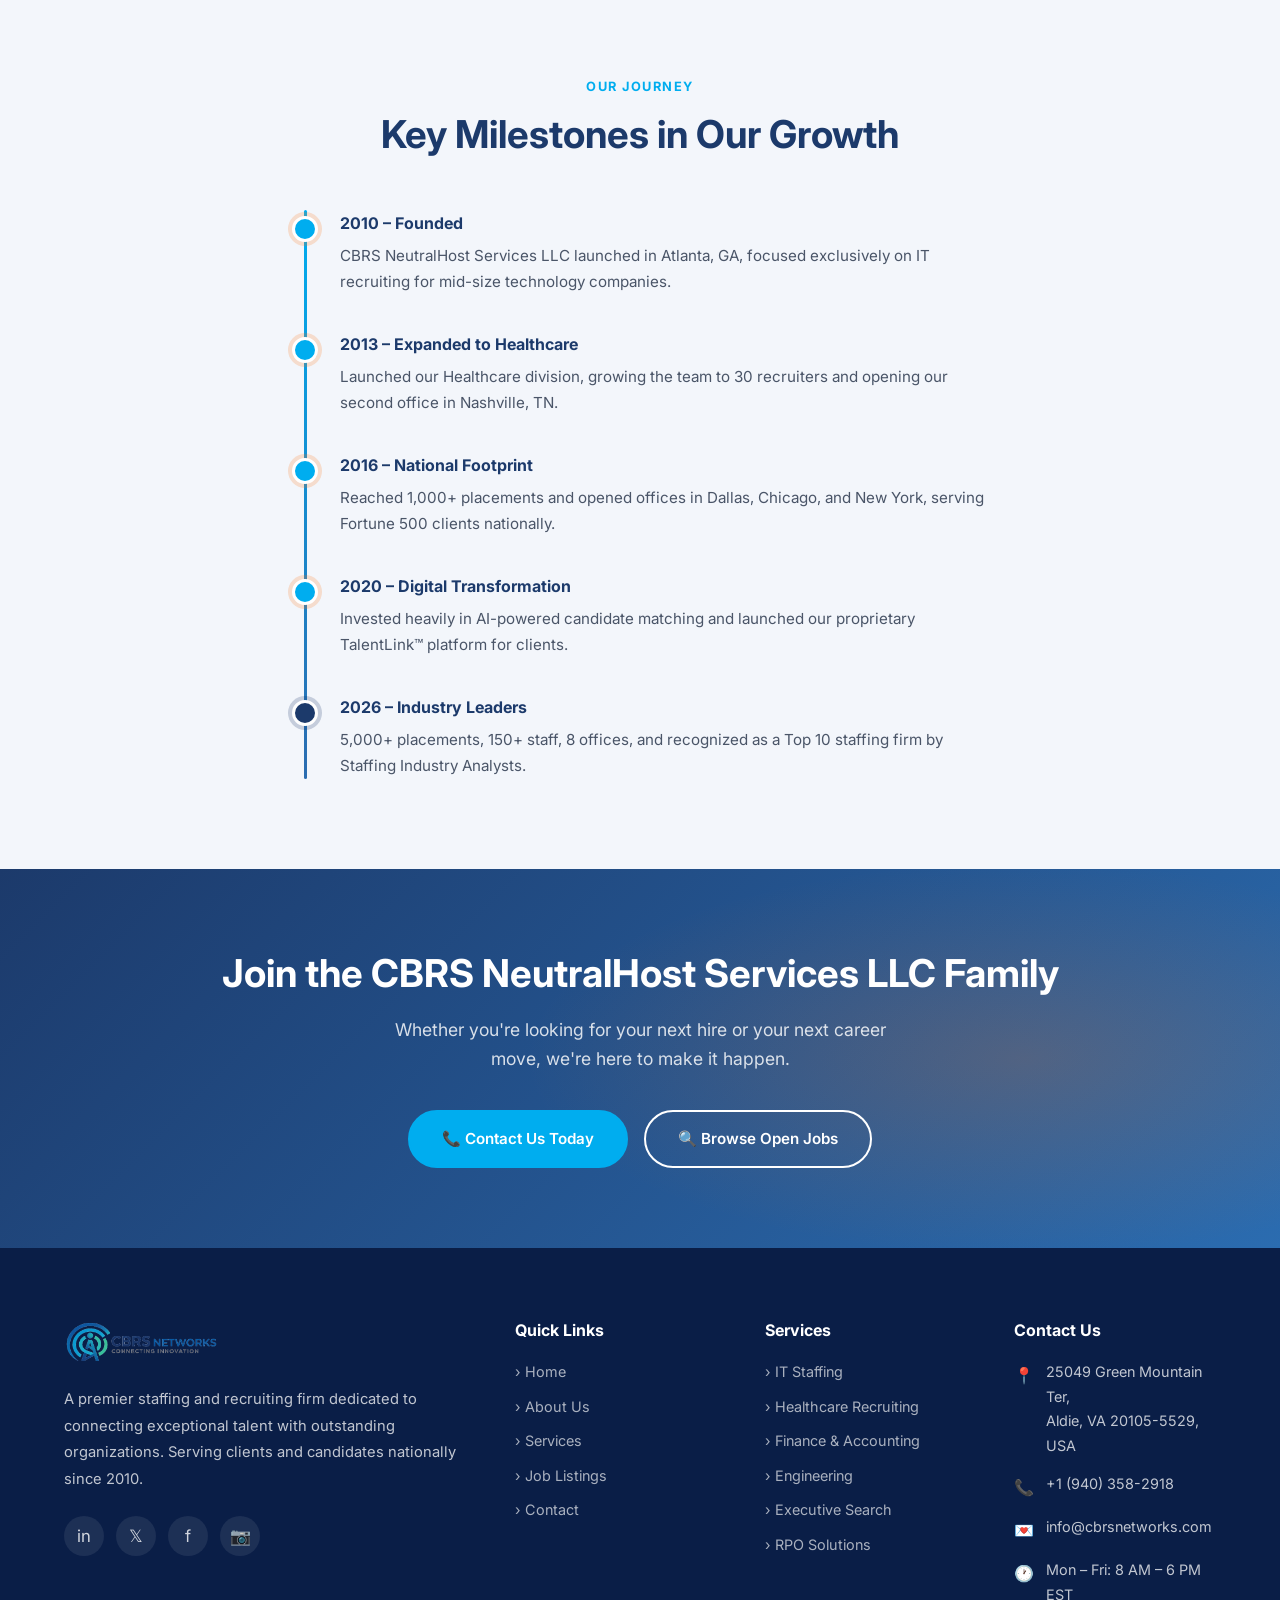
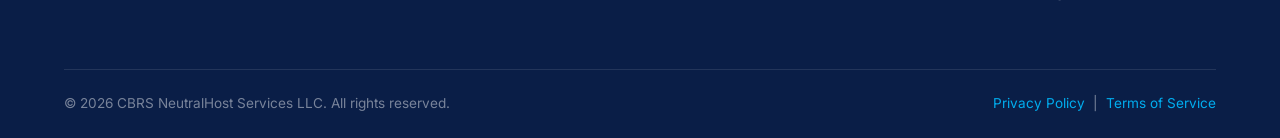
==== commit b6a46057: "Update company name to CBRS NeutralHost Services LLC, address to Aldie VA, and phone to +1 (940) 358" ====
--- a/about.html
+++ b/about.html
@@ -3,8 +3,8 @@
 <head>
   <meta charset="UTF-8" />
   <meta name="viewport" content="width=device-width, initial-scale=1.0" />
-  <title>About Us – CBRS Networks | Staffing & Recruiting</title>
-  <meta name="description" content="Learn about CBRS Networks – a leading staffing and recruiting firm with over 15 years of experience connecting talent with opportunity." />
+  <title>About Us – CBRS NeutralHost Services LLC | Staffing & Recruiting</title>
+  <meta name="description" content="Learn about CBRS NeutralHost Services LLC – a leading staffing and recruiting firm with over 15 years of experience connecting talent with opportunity." />
   <link rel="preconnect" href="https://fonts.googleapis.com" />
   <link rel="preconnect" href="https://fonts.gstatic.com" crossorigin />
   <link href="https://fonts.googleapis.com/css2?family=Inter:wght@400;500;600;700;800&display=swap" rel="stylesheet" />
@@ -21,7 +21,7 @@
   <!-- ===== NAVBAR ===== -->
   <nav class="navbar" id="navbar">
     <div class="container nav-inner">
-      <a href="index.html" class="nav-logo"><img src="cbrs-logo-transparent.png" alt="CBRS Networks" class="logo-img"></a>
+      <a href="index.html" class="nav-logo"><img src="cbrs-logo-transparent.png" alt="CBRS NeutralHost Services LLC" class="logo-img"></a>
       <ul class="nav-links" id="navLinks">
         <li><a href="index.html"    class="nav-link">Home</a></li>
         <li><a href="about.html"    class="nav-link active">About</a></li>
@@ -45,7 +45,7 @@
         <span>/</span>
         <span>About Us</span>
       </div>
-      <h1>About CBRS Networks</h1>
+      <h1>About CBRS NeutralHost Services LLC</h1>
       <p>A people-first staffing firm built on integrity, expertise, and a relentless commitment to connecting talent with opportunity.</p>
     </div>
   </section>
@@ -58,7 +58,7 @@
           <span class="section-tag">Our Story</span>
           <h2 class="section-title">More Than Just a Staffing Agency</h2>
           <p style="color:var(--text-mid);margin-bottom:16px;line-height:1.85;">
-            Founded in 2010, CBRS Networks began with a simple belief: that great businesses are built by great people — and finding those people is the most important work any organization can do.
+            Founded in 2010, CBRS NeutralHost Services LLC began with a simple belief: that great businesses are built by great people — and finding those people is the most important work any organization can do.
           </p>
           <p style="color:var(--text-mid);margin-bottom:16px;line-height:1.85;">
             What started as a two-person boutique IT recruiting shop in Atlanta has grown into a national staffing powerhouse with offices in 8 cities, over 150 dedicated recruiting professionals, and more than 5,000 successful placements across every major industry.
@@ -135,7 +135,7 @@
     <div class="container">
       <div class="text-center">
         <span class="section-tag">Our Leadership</span>
-        <h2 class="section-title">Meet the Team Behind CBRS Networks</h2>
+        <h2 class="section-title">Meet the Team Behind CBRS NeutralHost Services LLC</h2>
         <p class="section-subtitle">Our leadership team brings decades of combined experience in staffing, recruiting, and talent strategy across multiple industries.</p>
       </div>
       <div class="team-grid">
@@ -144,7 +144,7 @@
           <div class="team-info">
             <h4>Marcus Thompson</h4>
             <div class="role">Chief Executive Officer</div>
-            <p>25+ years in staffing and workforce solutions. Founded CBRS Networks with a vision to redefine the recruiting experience for both clients and candidates.</p>
+            <p>25+ years in staffing and workforce solutions. Founded CBRS NeutralHost Services LLC with a vision to redefine the recruiting experience for both clients and candidates.</p>
           </div>
         </div>
         <div class="team-card">
@@ -187,7 +187,7 @@
         <div style="display:flex;flex-direction:column;gap:36px;">
           <div style="display:flex;gap:32px;align-items:flex-start;padding-left:60px;position:relative;">
             <div style="position:absolute;left:12px;top:6px;width:26px;height:26px;background:var(--accent);border-radius:50%;border:3px solid white;box-shadow:0 0 0 4px rgba(249,115,22,.2);"></div>
-            <div><strong style="color:var(--primary);font-size:1rem;">2010 – Founded</strong><p style="color:var(--text-mid);margin-top:6px;font-size:.95rem;">CBRS Networks launched in Atlanta, GA, focused exclusively on IT recruiting for mid-size technology companies.</p></div>
+            <div><strong style="color:var(--primary);font-size:1rem;">2010 – Founded</strong><p style="color:var(--text-mid);margin-top:6px;font-size:.95rem;">CBRS NeutralHost Services LLC launched in Atlanta, GA, focused exclusively on IT recruiting for mid-size technology companies.</p></div>
           </div>
           <div style="display:flex;gap:32px;align-items:flex-start;padding-left:60px;position:relative;">
             <div style="position:absolute;left:12px;top:6px;width:26px;height:26px;background:var(--accent);border-radius:50%;border:3px solid white;box-shadow:0 0 0 4px rgba(249,115,22,.2);"></div>
@@ -213,7 +213,7 @@
   <!-- ===== CTA ===== -->
   <section class="cta-banner">
     <div class="container">
-      <h2>Join the CBRS Networks Family</h2>
+      <h2>Join the CBRS NeutralHost Services LLC Family</h2>
       <p>Whether you're looking for your next hire or your next career move, we're here to make it happen.</p>
       <div class="cta-banner-btns">
         <a href="contact.html" class="btn btn-primary">&#128222; Contact Us Today</a>
@@ -227,7 +227,7 @@
     <div class="container">
       <div class="footer-grid">
         <div class="footer-brand">
-          <a href="index.html" class="logo"><img src="cbrs-logo-transparent.png" alt="CBRS Networks"></a>
+          <a href="index.html" class="logo"><img src="cbrs-logo-transparent.png" alt="CBRS NeutralHost Services LLC"></a>
           <p>A premier staffing and recruiting firm dedicated to connecting exceptional talent with outstanding organizations. Serving clients and candidates nationally since 2010.</p>
           <div class="social-links">
             <a href="#" class="social-link" aria-label="LinkedIn">in</a>
@@ -259,14 +259,14 @@
         </div>
         <div class="footer-col">
           <h4>Contact Us</h4>
-          <div class="footer-contact-item"><span class="ico">&#128205;</span><span>1234 Business Pkwy,<br>Suite 500, Atlanta, GA 30301</span></div>
-          <div class="footer-contact-item"><span class="ico">&#128222;</span><span>+1 (800) 555-CBRS</span></div>
+          <div class="footer-contact-item"><span class="ico">&#128205;</span><span>25049 Green Mountain Ter,<br>Aldie, VA 20105-5529, USA</span></div>
+          <div class="footer-contact-item"><span class="ico">&#128222;</span><span>+1 (940) 358-2918</span></div>
           <div class="footer-contact-item"><span class="ico">&#128140;</span><span>info@cbrsnetworks.com</span></div>
           <div class="footer-contact-item"><span class="ico">&#128336;</span><span>Mon – Fri: 8 AM – 6 PM EST</span></div>
         </div>
       </div>
       <div class="footer-bottom">
-        <span>&copy; 2026 CBRS Networks. All rights reserved.</span>
+        <span>&copy; 2026 CBRS NeutralHost Services LLC. All rights reserved.</span>
         <span><a href="#">Privacy Policy</a> &nbsp;|&nbsp; <a href="#">Terms of Service</a></span>
       </div>
     </div>
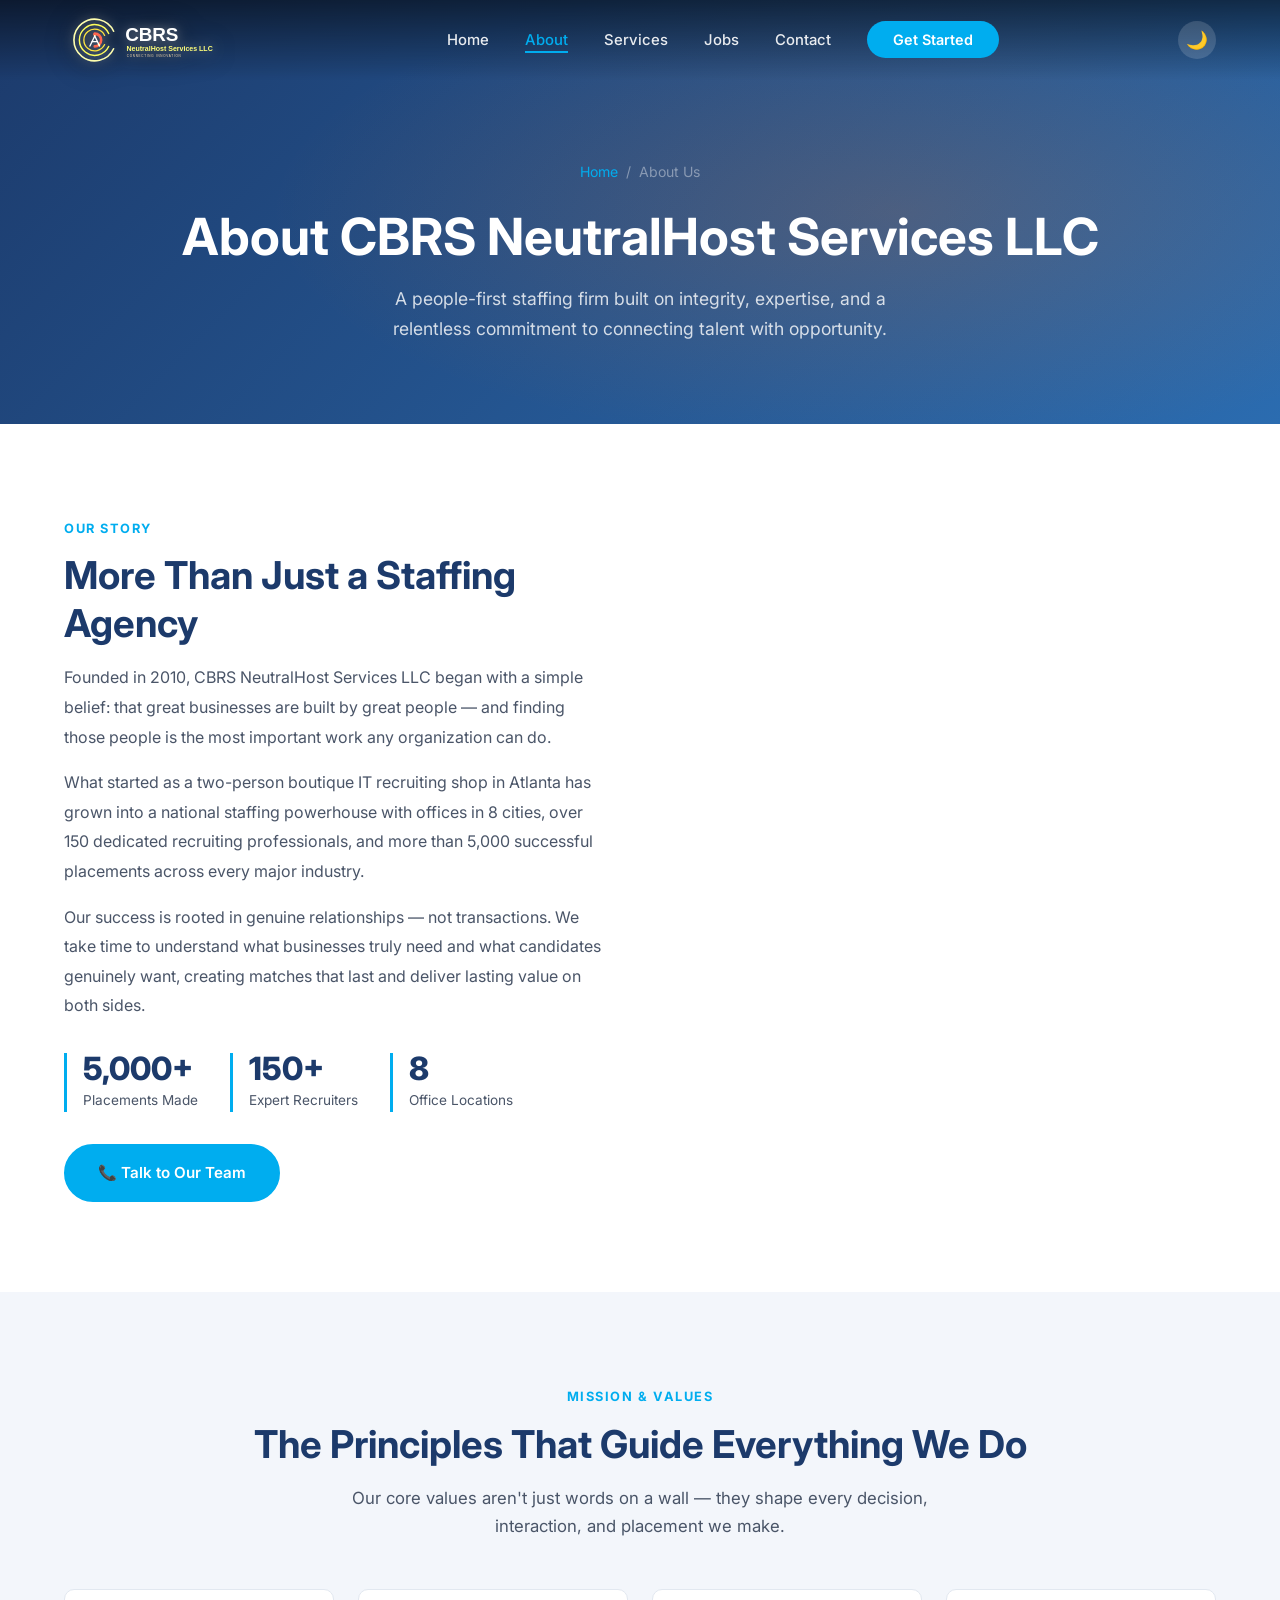
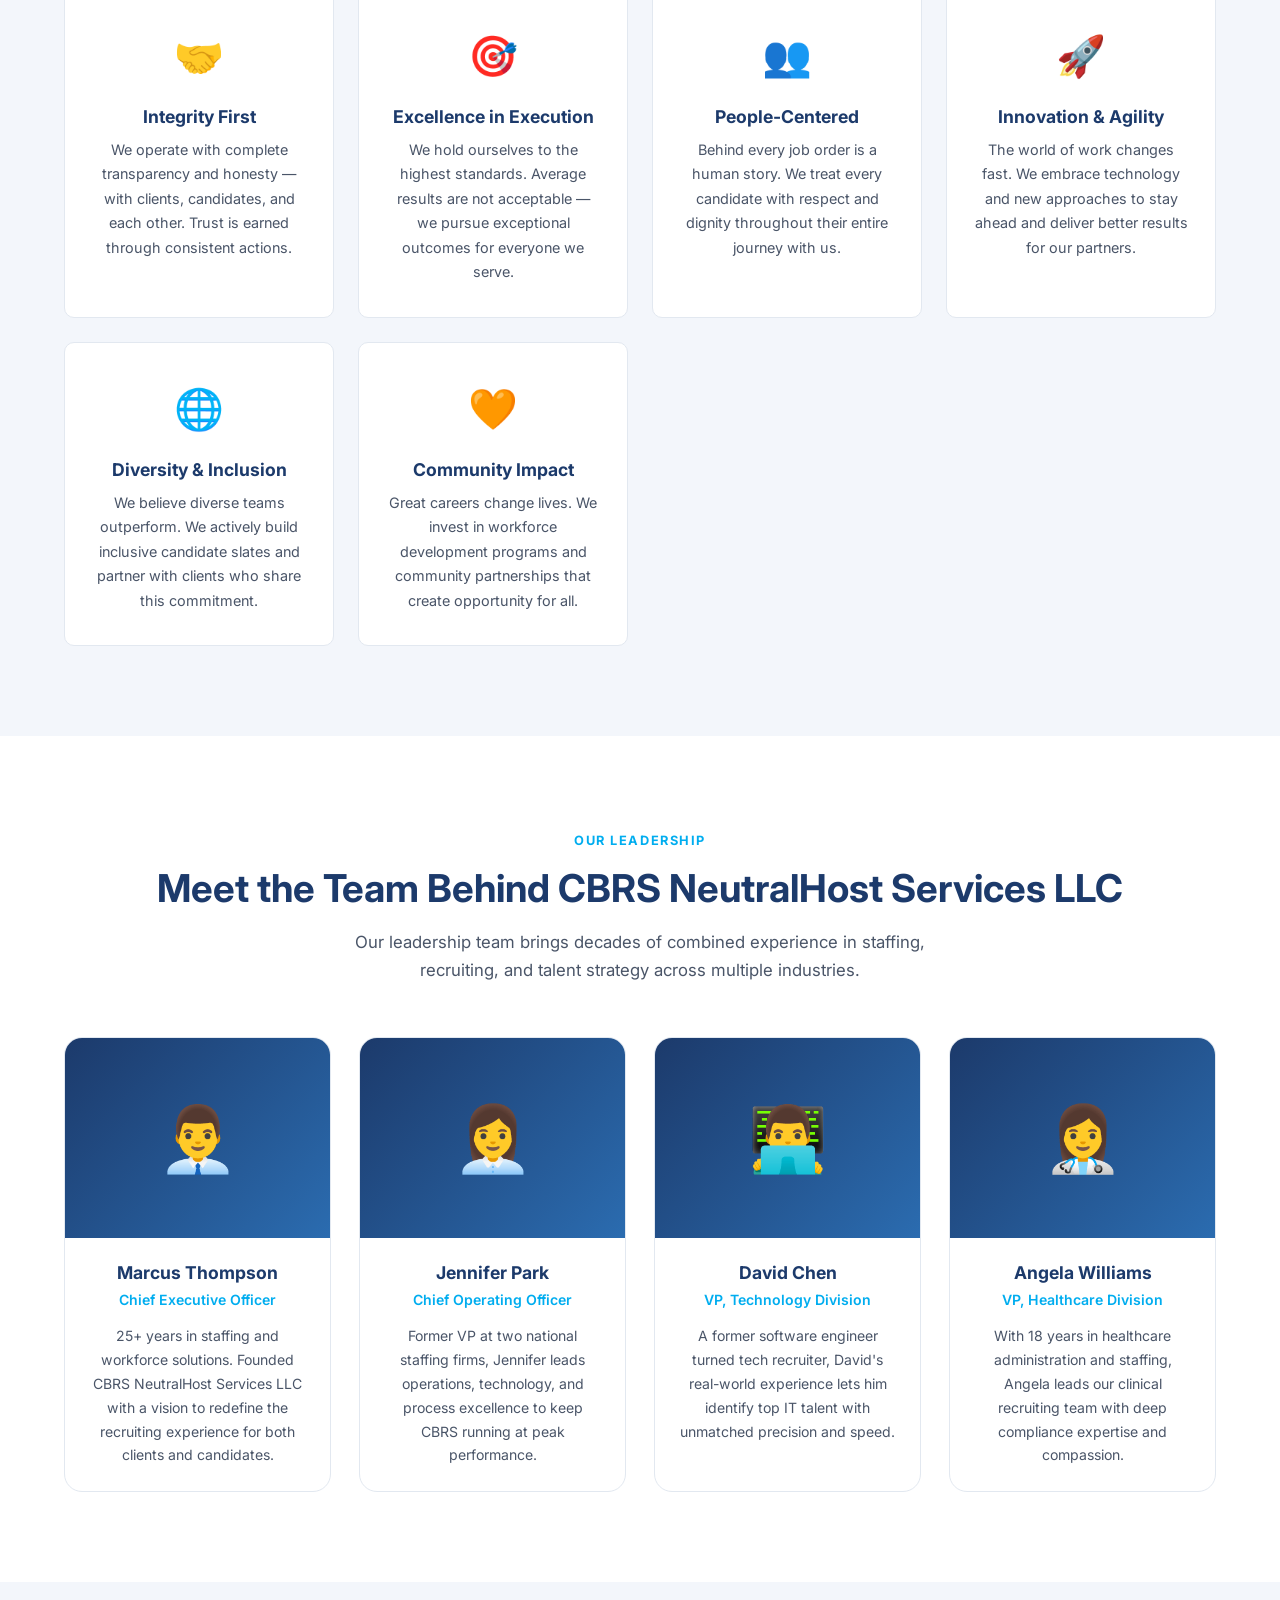
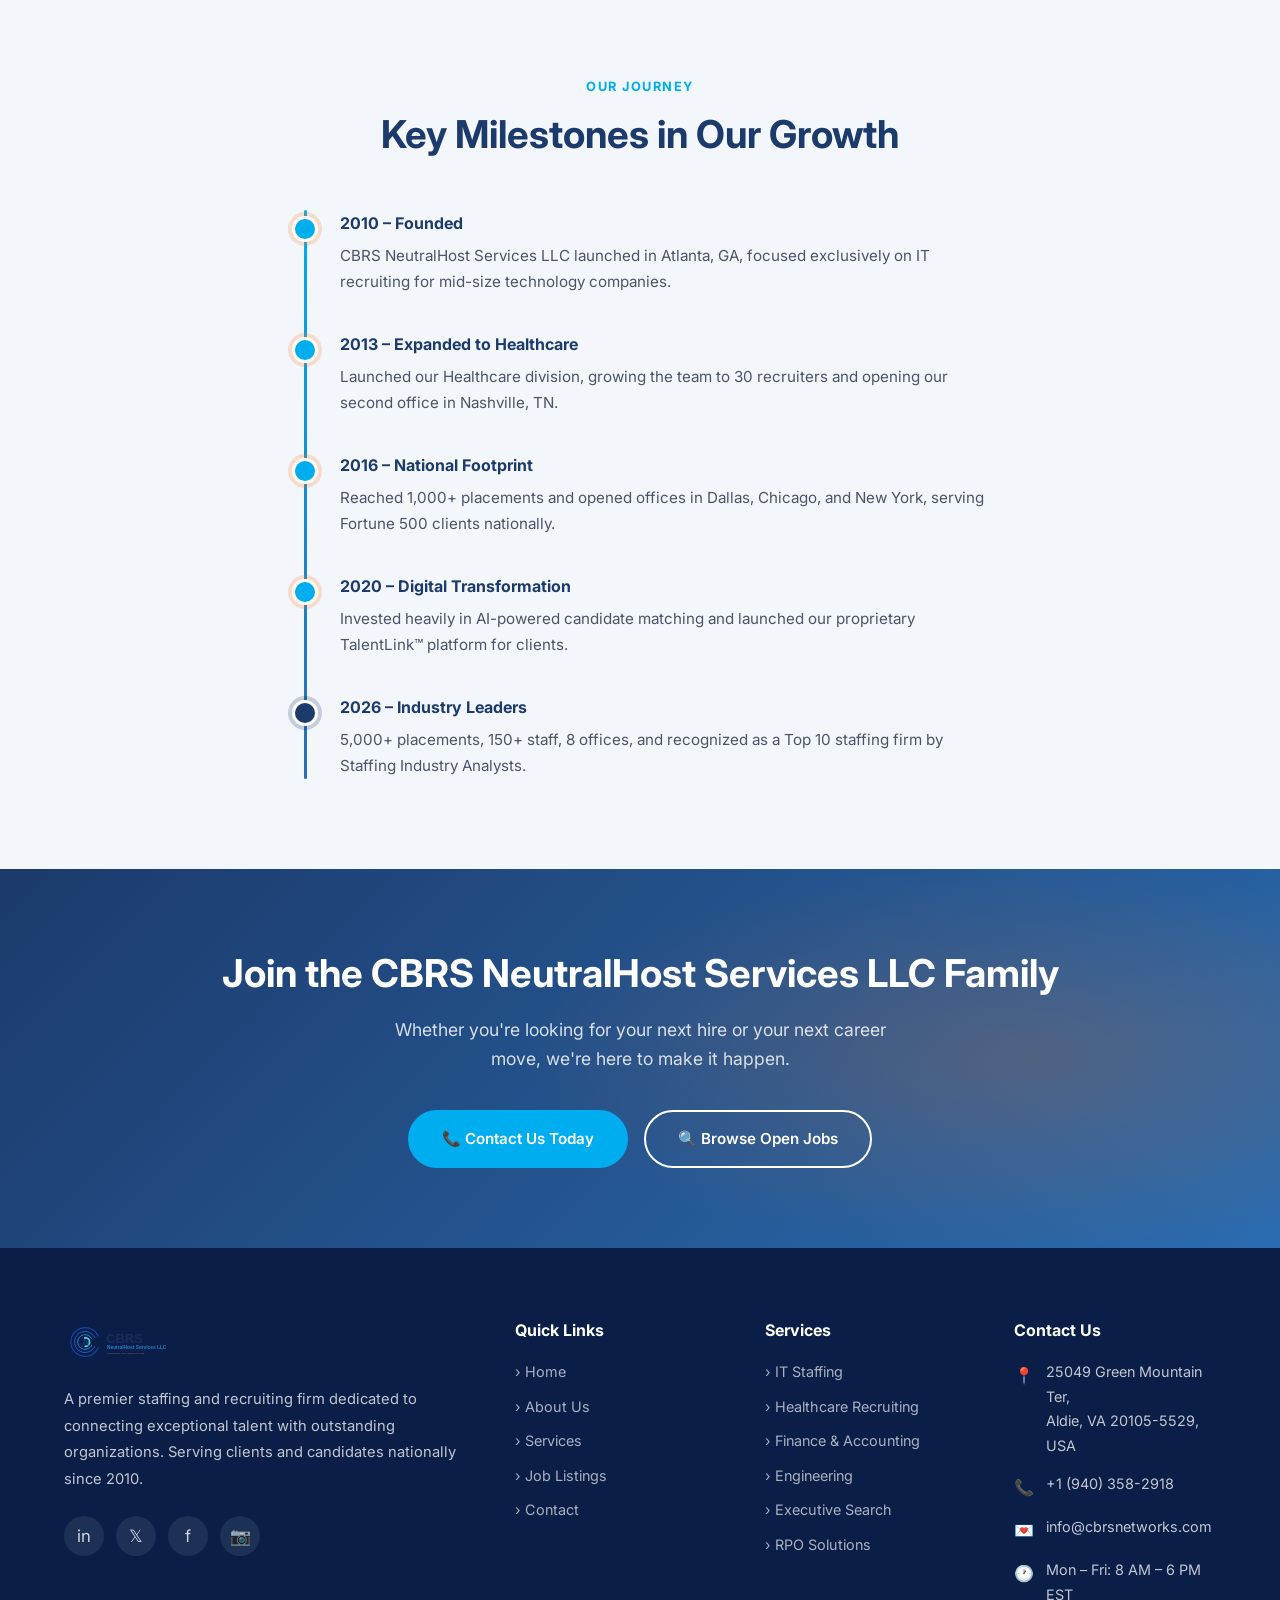
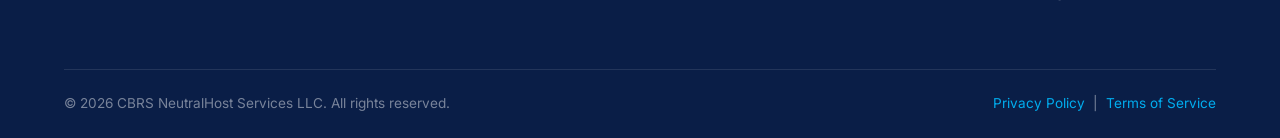
==== commit 306de94f: "Add updated SVG logo with CBRS NeutralHost Services LLC name" ====
--- a/about.html
+++ b/about.html
@@ -21,7 +21,7 @@
   <!-- ===== NAVBAR ===== -->
   <nav class="navbar" id="navbar">
     <div class="container nav-inner">
-      <a href="index.html" class="nav-logo"><img src="cbrs-logo-transparent.png" alt="CBRS NeutralHost Services LLC" class="logo-img"></a>
+      <a href="index.html" class="nav-logo"><img src="cbrs-logo.svg" alt="CBRS NeutralHost Services LLC" class="logo-img"></a>
       <ul class="nav-links" id="navLinks">
         <li><a href="index.html"    class="nav-link">Home</a></li>
         <li><a href="about.html"    class="nav-link active">About</a></li>
@@ -227,7 +227,7 @@
     <div class="container">
       <div class="footer-grid">
         <div class="footer-brand">
-          <a href="index.html" class="logo"><img src="cbrs-logo-transparent.png" alt="CBRS NeutralHost Services LLC"></a>
+          <a href="index.html" class="logo"><img src="cbrs-logo.svg" alt="CBRS NeutralHost Services LLC"></a>
           <p>A premier staffing and recruiting firm dedicated to connecting exceptional talent with outstanding organizations. Serving clients and candidates nationally since 2010.</p>
           <div class="social-links">
             <a href="#" class="social-link" aria-label="LinkedIn">in</a>
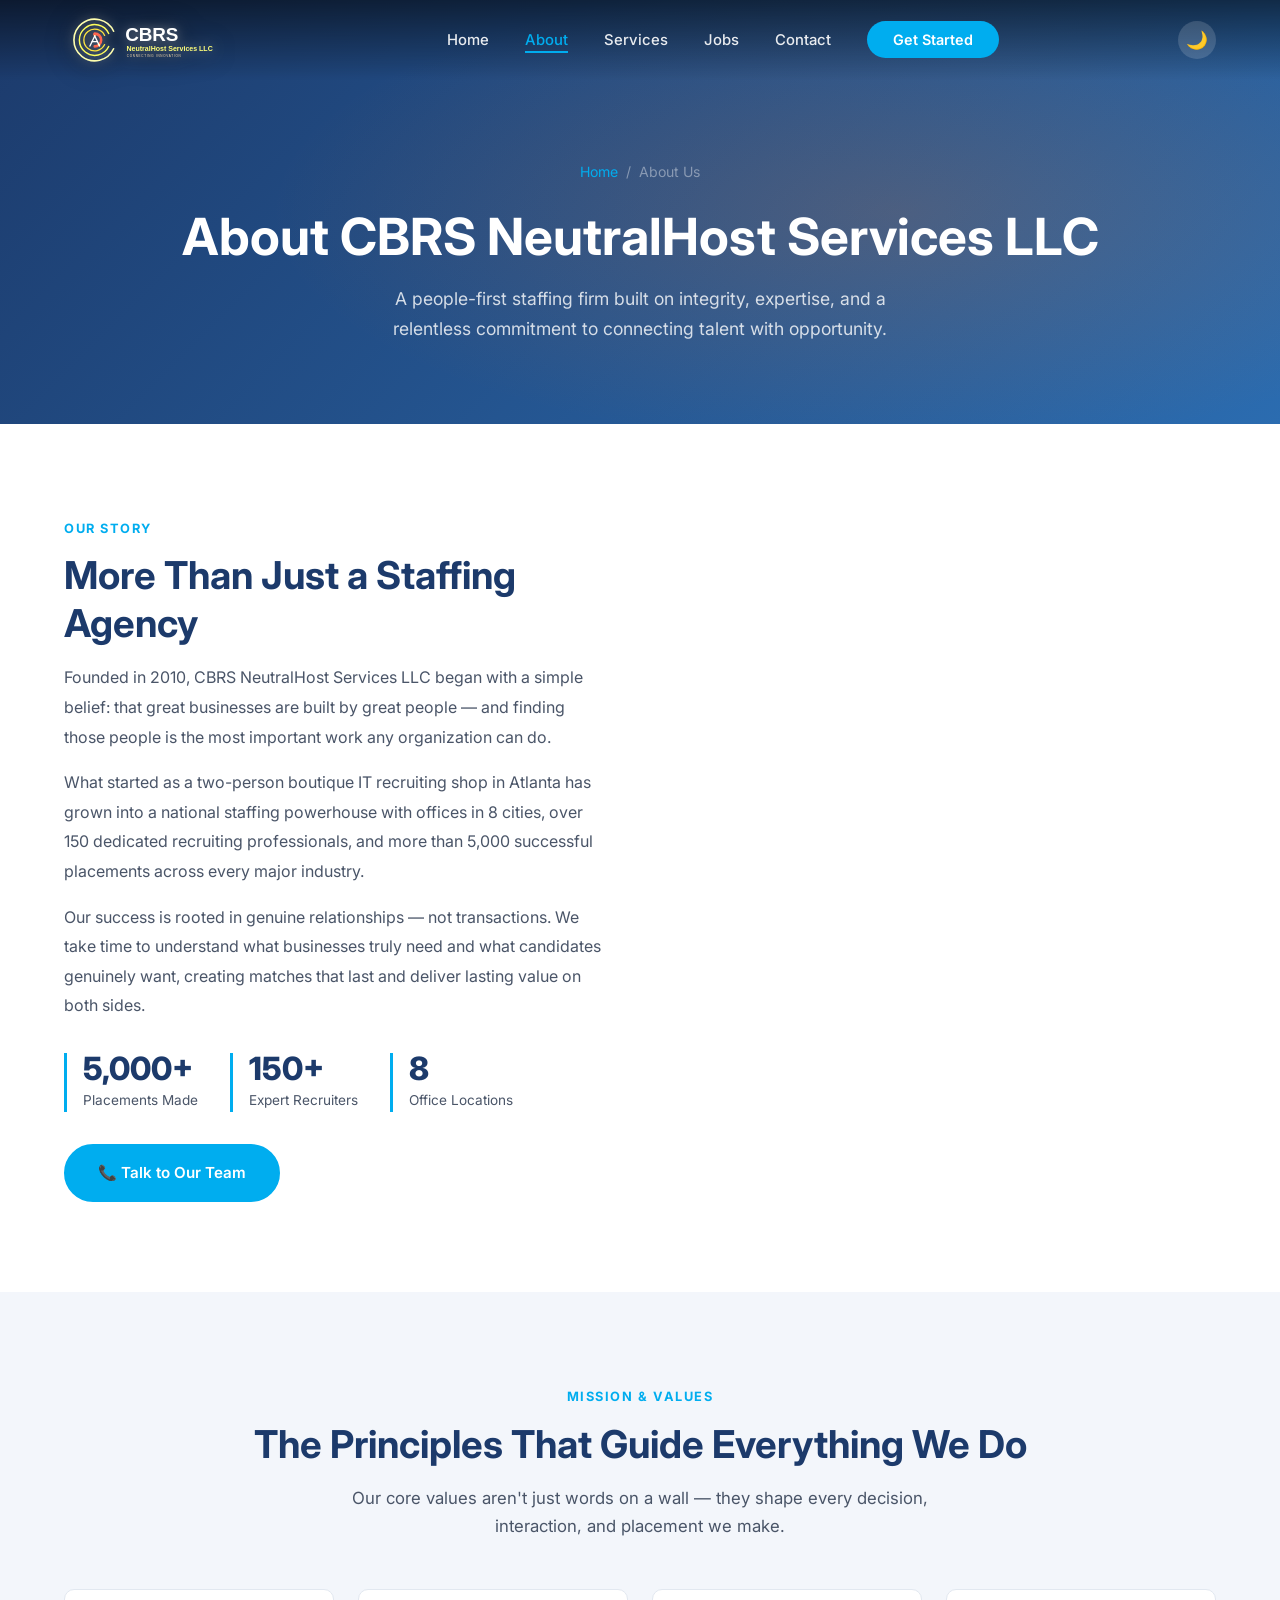
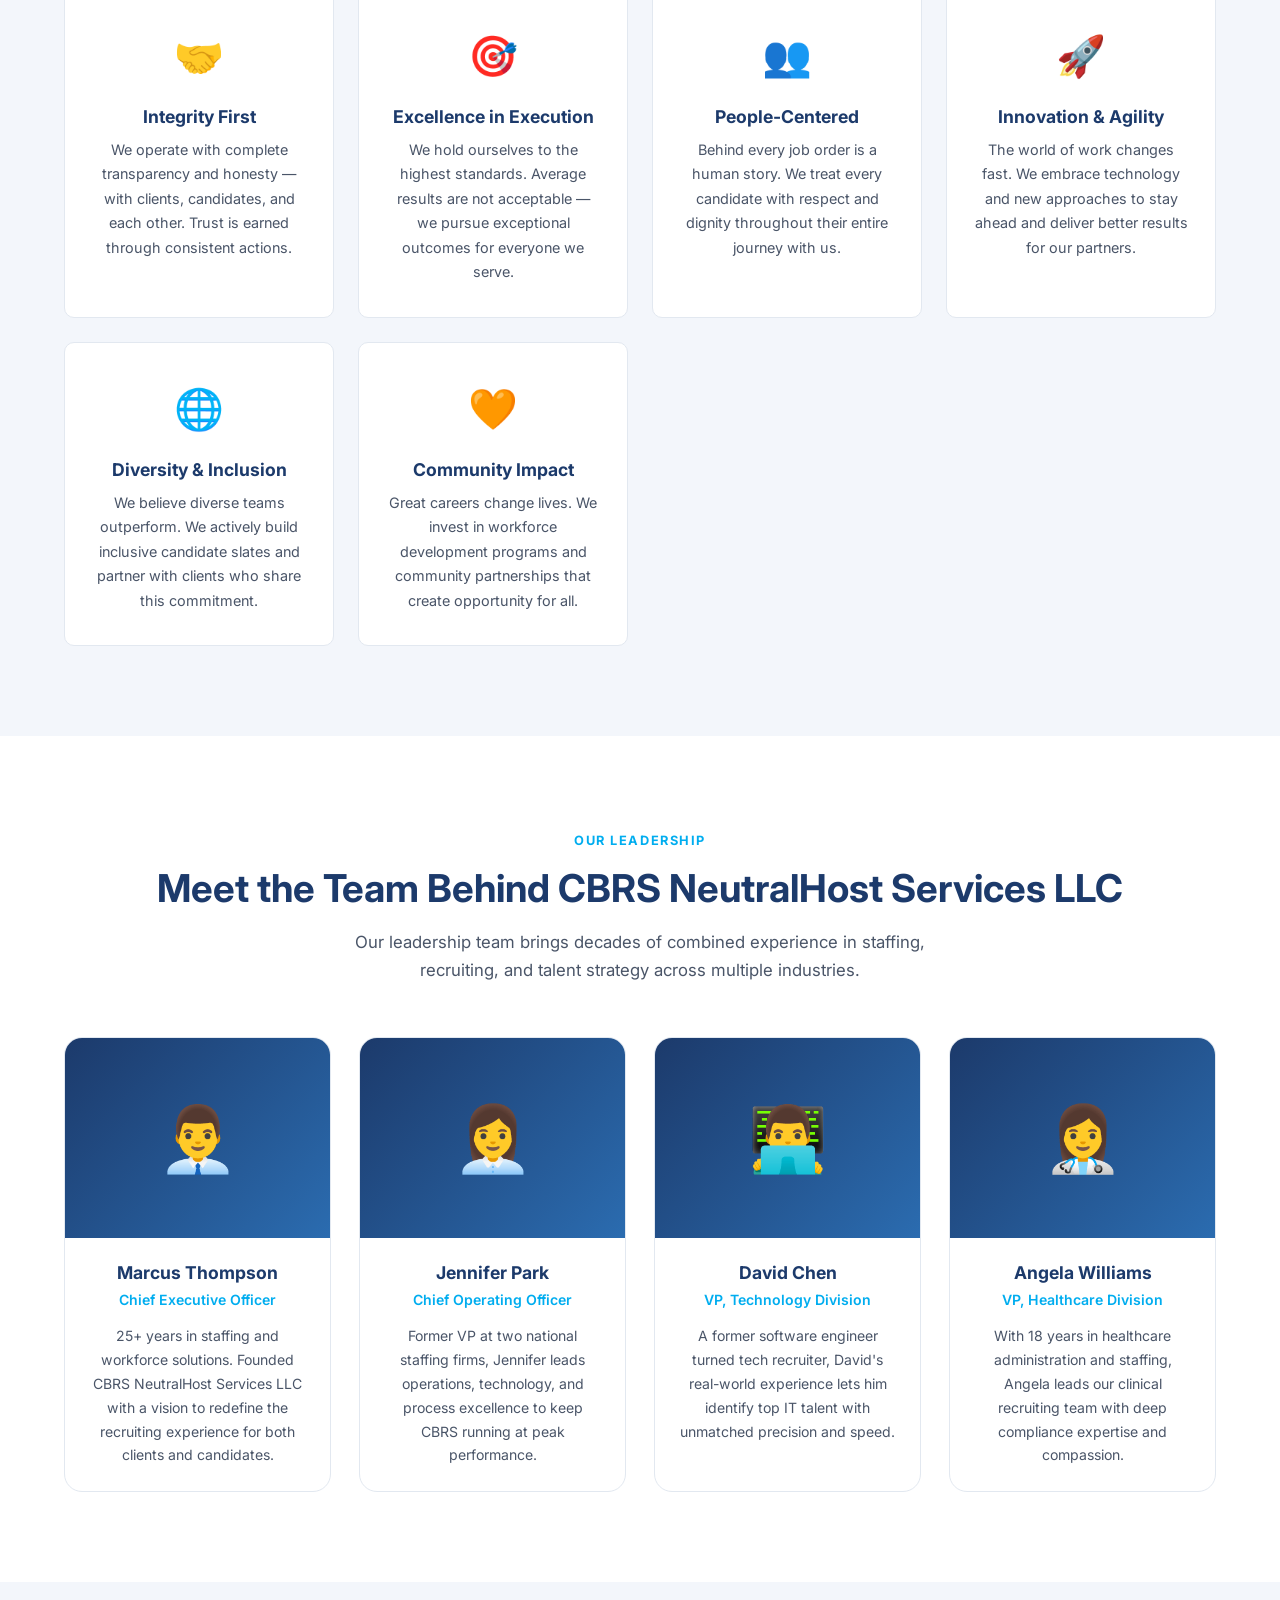
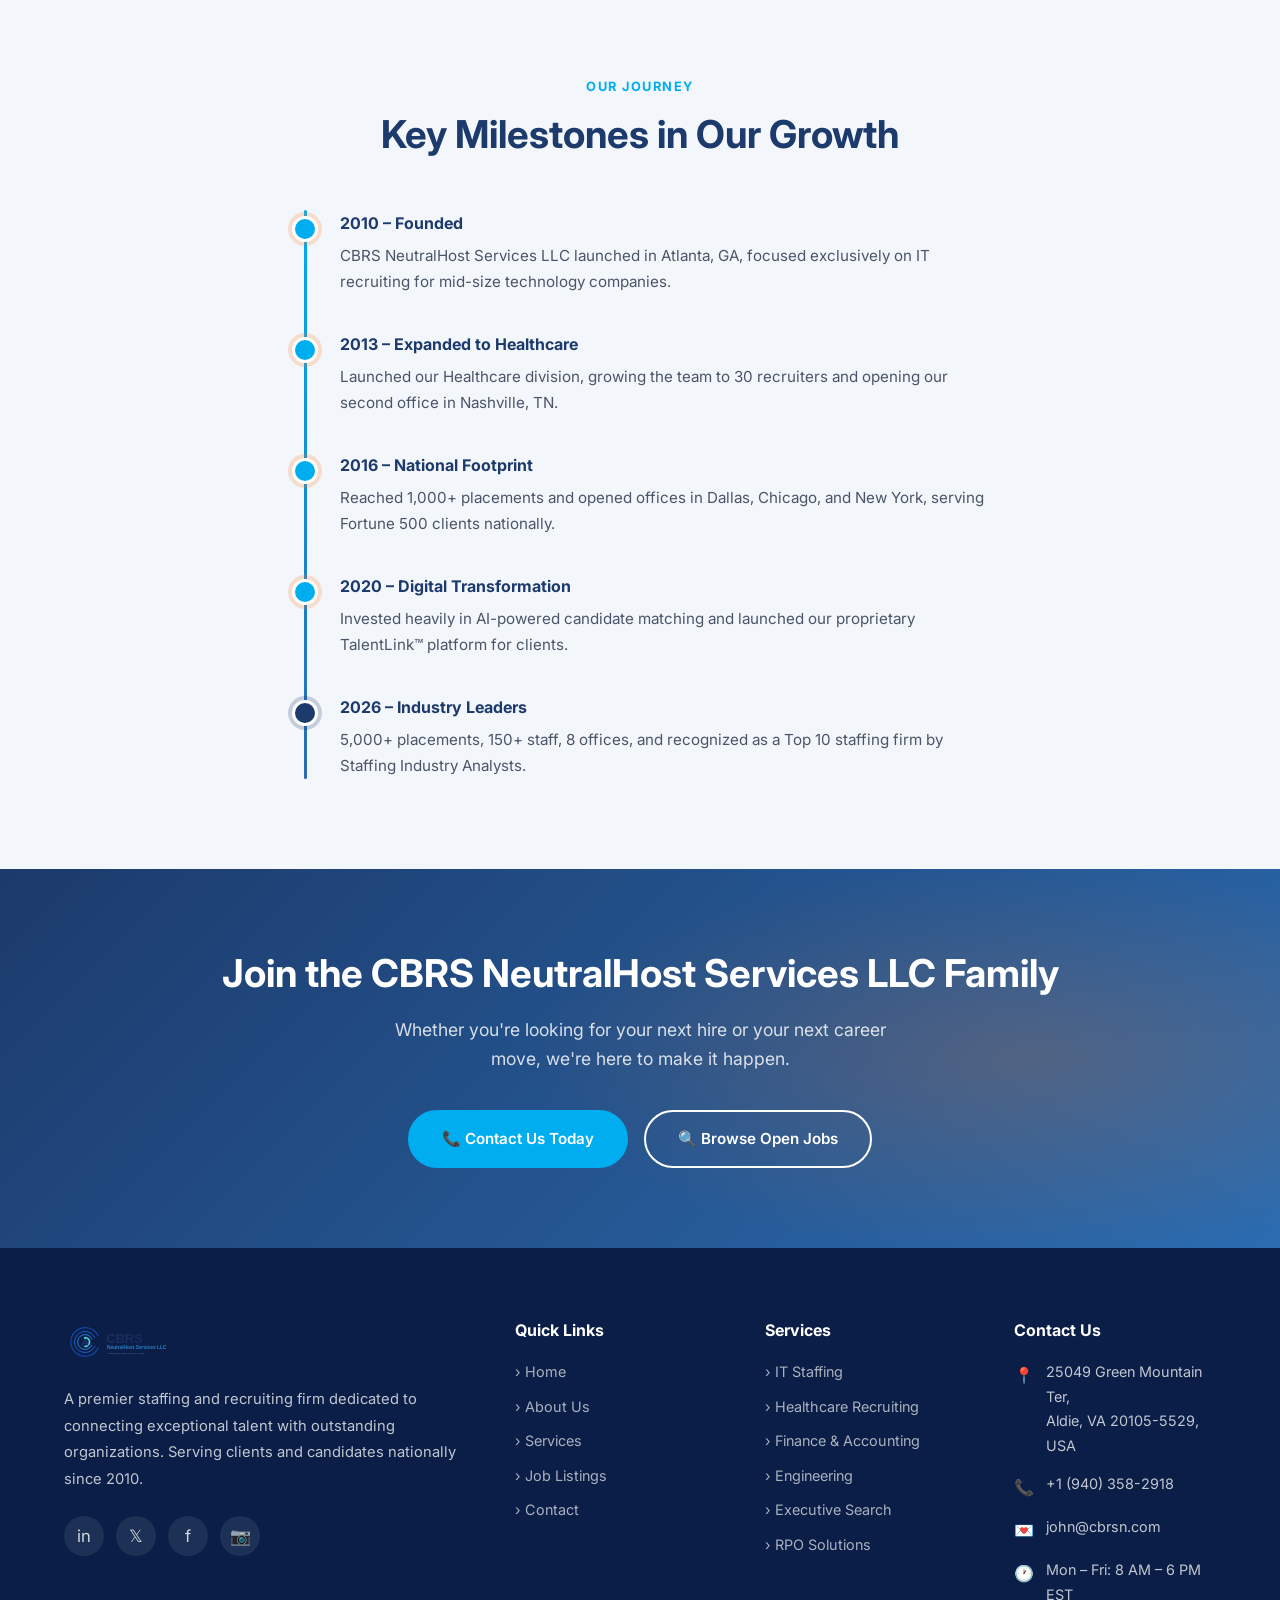
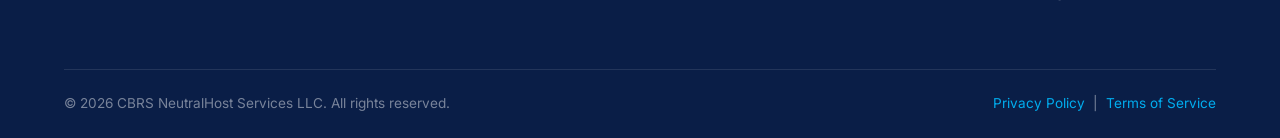
==== commit bda7ade2: "Update email address to john@cbrsn.com across all pages" ====
--- a/about.html
+++ b/about.html
@@ -261,7 +261,7 @@
           <h4>Contact Us</h4>
           <div class="footer-contact-item"><span class="ico">&#128205;</span><span>25049 Green Mountain Ter,<br>Aldie, VA 20105-5529, USA</span></div>
           <div class="footer-contact-item"><span class="ico">&#128222;</span><span>+1 (940) 358-2918</span></div>
-          <div class="footer-contact-item"><span class="ico">&#128140;</span><span>info@cbrsnetworks.com</span></div>
+          <div class="footer-contact-item"><span class="ico">&#128140;</span><span>john@cbrsn.com</span></div>
           <div class="footer-contact-item"><span class="ico">&#128336;</span><span>Mon – Fri: 8 AM – 6 PM EST</span></div>
         </div>
       </div>
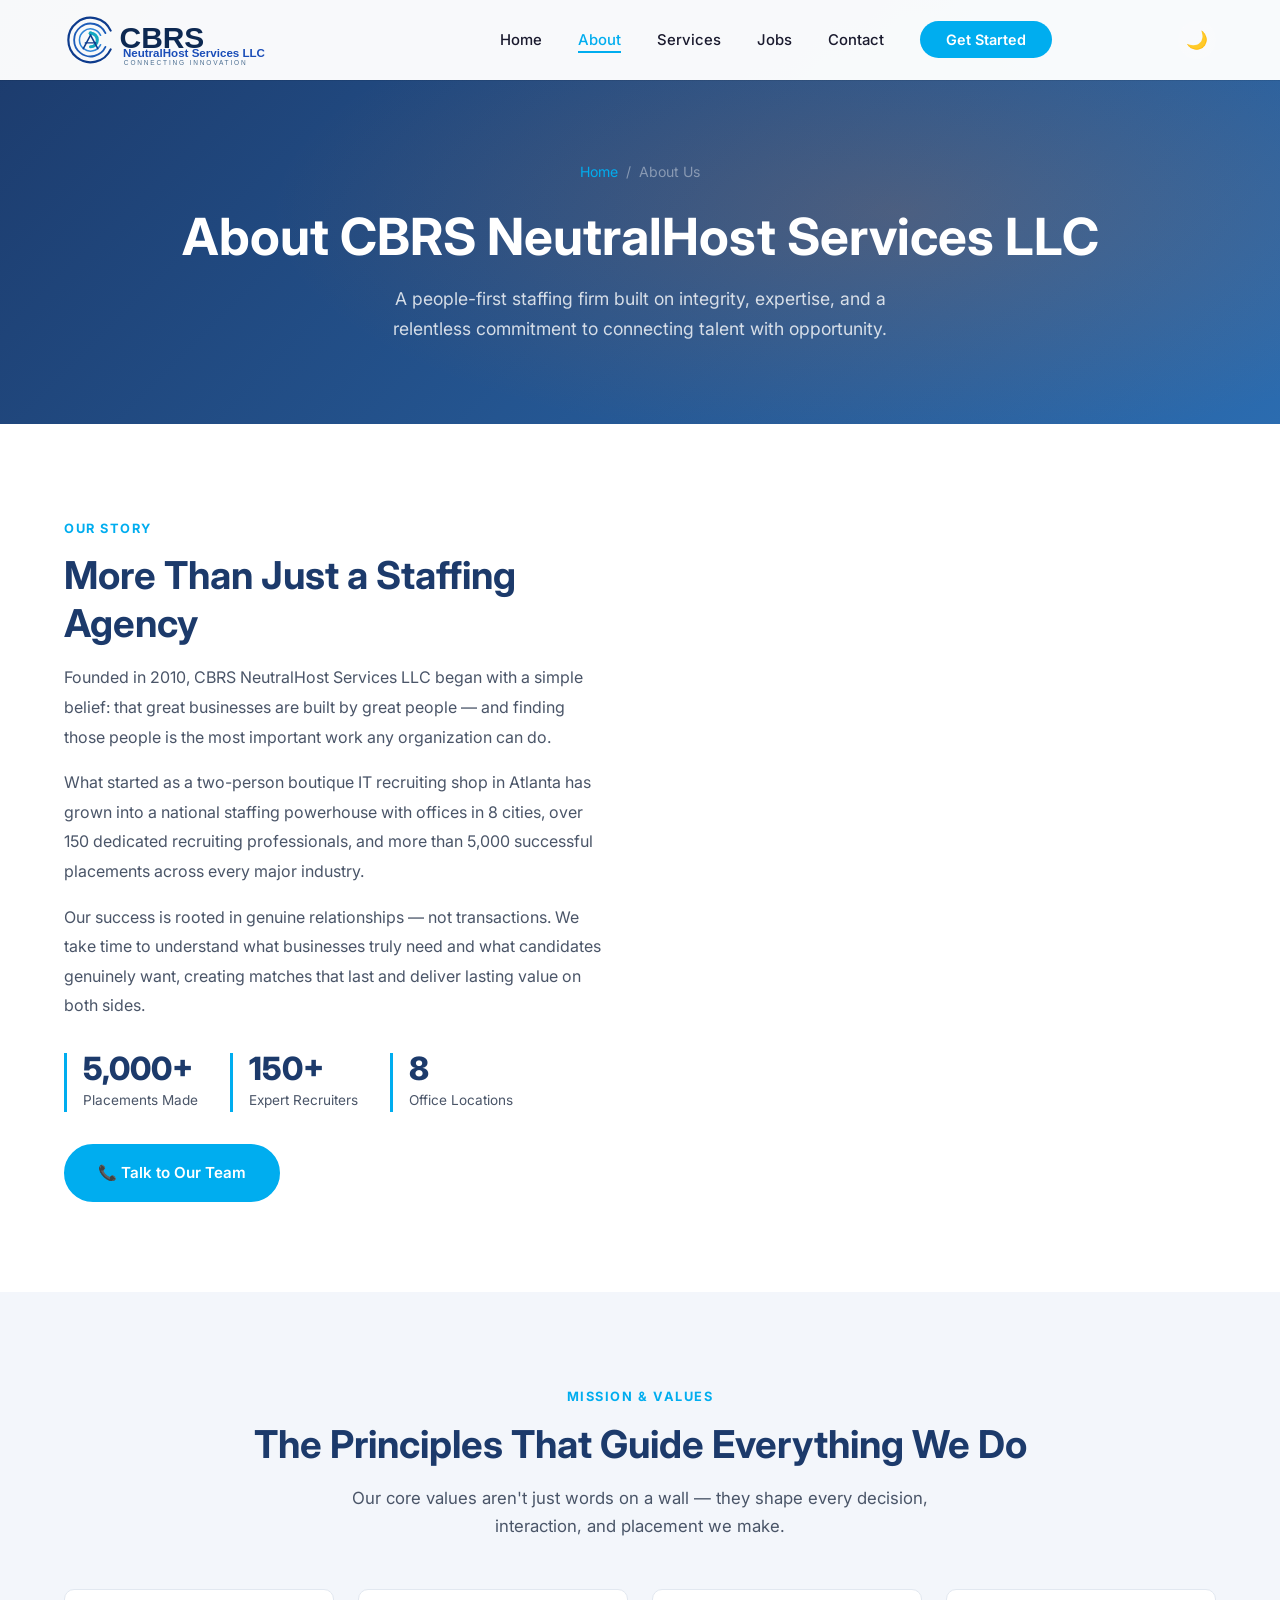
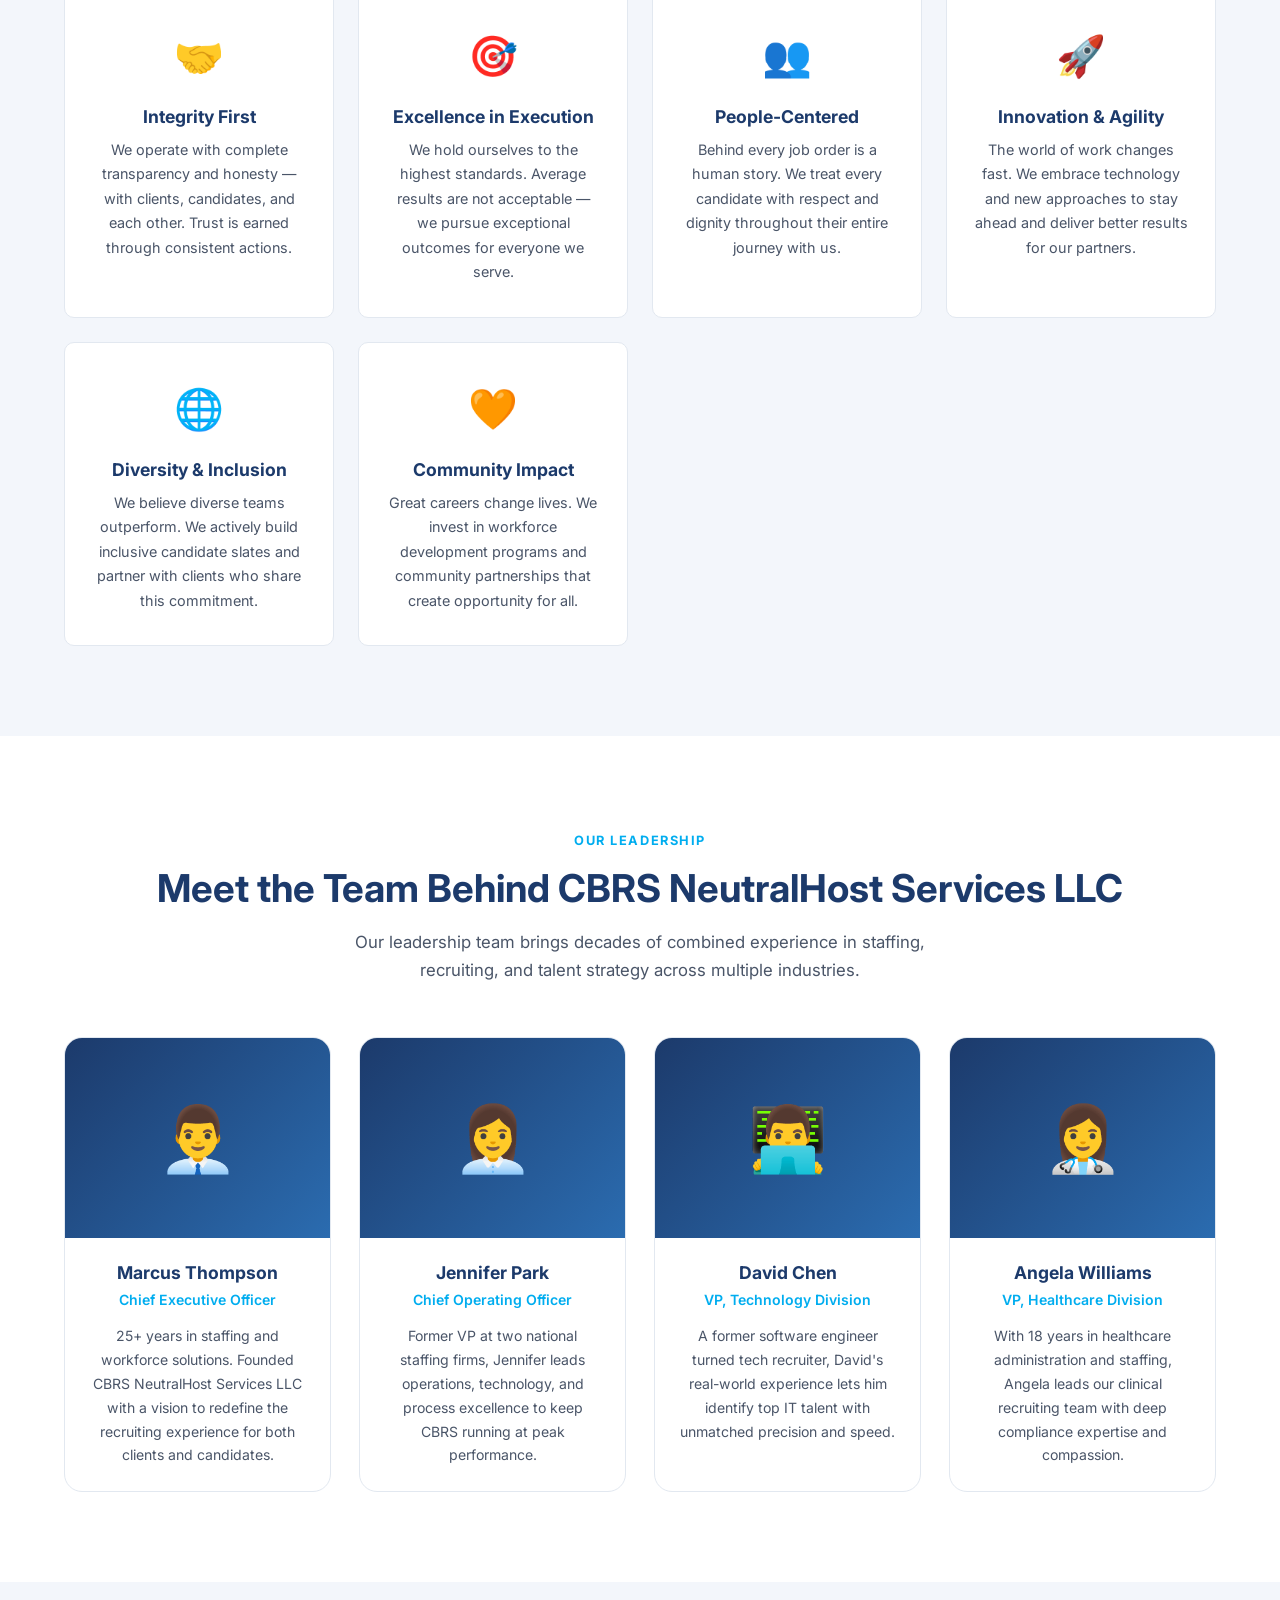
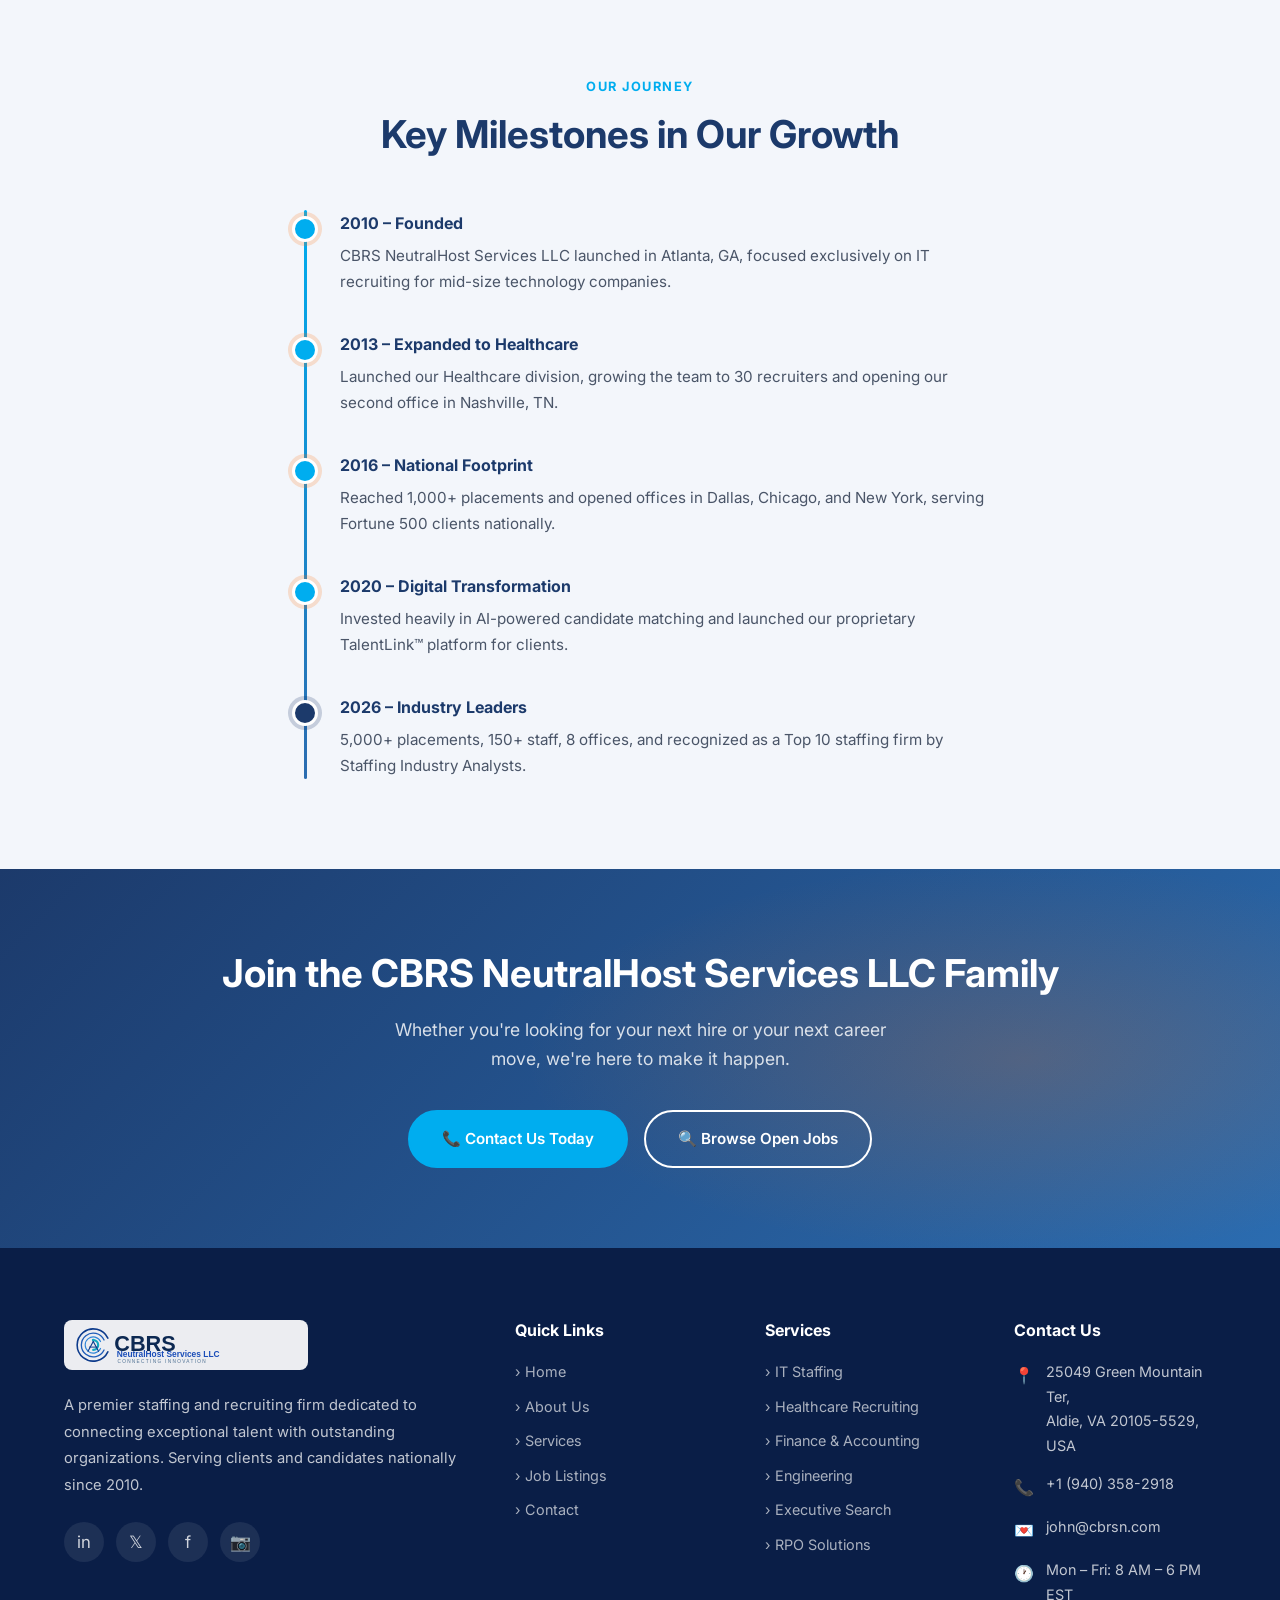
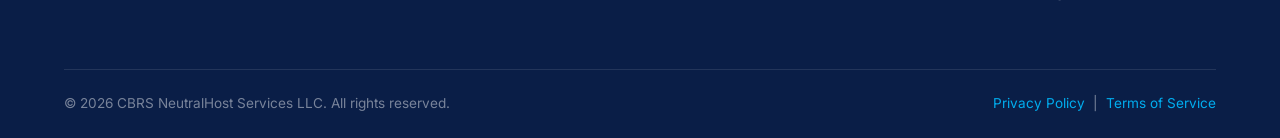
==== commit c65cc5aa: "Update browser tab: shorter titles, new SVG favicon with brand icon" ====
--- a/about.html
+++ b/about.html
@@ -3,12 +3,13 @@
 <head>
   <meta charset="UTF-8" />
   <meta name="viewport" content="width=device-width, initial-scale=1.0" />
-  <title>About Us – CBRS NeutralHost Services LLC | Staffing & Recruiting</title>
+  <title>About – CBRS NeutralHost Services LLC</title>
   <meta name="description" content="Learn about CBRS NeutralHost Services LLC – a leading staffing and recruiting firm with over 15 years of experience connecting talent with opportunity." />
   <link rel="preconnect" href="https://fonts.googleapis.com" />
   <link rel="preconnect" href="https://fonts.gstatic.com" crossorigin />
   <link href="https://fonts.googleapis.com/css2?family=Inter:wght@400;500;600;700;800&display=swap" rel="stylesheet" />
   <link rel="stylesheet" href="css/style.css" />
+  <link rel="icon" type="image/svg+xml" href="favicon.svg" />
   <link rel="icon" type="image/png" sizes="64x64" href="favicon-64.png" />
   <link rel="icon" type="image/png" sizes="32x32" href="favicon-32.png" />
   <link rel="apple-touch-icon" href="apple-touch-icon.png" />
--- a/css/style.css
+++ b/css/style.css
@@ -180,8 +180,8 @@
   position: fixed;
   top: 0; left: 0; right: 0;
   z-index: 999;
-  /* Dark gradient fades behind navbar so logo always readable over video */
-  background: linear-gradient(to bottom, rgba(0,0,0,0.55) 0%, rgba(0,0,0,0.0) 100%);
+  background: rgba(255,255,255,0.97);
+  box-shadow: 0 1px 0 rgba(0,0,0,0.08);
   transition: background var(--transition), box-shadow var(--transition);
   padding: 0;
 }
@@ -193,7 +193,6 @@
 
 .navbar.scrolled .nav-link { color: var(--text-dark); }
 .navbar.scrolled .logo-img {
-  /* On white navbar: restore original colors, just a subtle shadow */
   filter: none;
   height: 52px;
 }
@@ -211,26 +210,22 @@
   display: flex;
   align-items: center;
   flex-shrink: 0;
-  animation: logoFadeIn 0.8s ease forwards;
+  animation: logoFadeIn 0.6s ease forwards;
+  /* No pill — navbar is always white so logo shows in true colors */
+  background: none;
+  padding: 0;
 }
 @keyframes logoFadeIn {
   from { opacity: 0; transform: translateX(-16px); }
   to   { opacity: 1; transform: translateX(0); }
 }
 .logo-img {
-  height: 64px;
+  height: 58px;
   width: auto;
-  max-width: 260px;
+  max-width: 320px;
   background: transparent;
-  border-radius: 0;
-  padding: 0;
-  box-shadow: none;
-  /* Invert dark logo pixels to white for contrast on dark video, then add glow */
-  filter:
-    invert(1) brightness(2)
-    drop-shadow(0 0 6px rgba(255,255,255,0.5))
-    drop-shadow(0 2px 12px rgba(0,0,0,0.8));
-  transition: filter var(--transition), height var(--transition), opacity var(--transition);
+  filter: none;
+  transition: height var(--transition), opacity var(--transition);
 }
 .logo-img:hover { opacity: 0.85; }
 
@@ -243,7 +238,7 @@
 .nav-link {
   font-size: .93rem;
   font-weight: 500;
-  color: rgba(255,255,255,.9);
+  color: var(--text-dark);
   position: relative;
   transition: color var(--transition);
 }
@@ -930,9 +925,14 @@
   margin-bottom: 14px;
 }
 .footer-brand .logo img {
-  height: 44px;
+  height: 50px;
   width: auto;
-  border-radius: 6px;
+  border-radius: 0;
+  /* No filter — true brand colours on footer too */
+  filter: none;
+  background: rgba(255,255,255,0.92);
+  border-radius: 8px;
+  padding: 4px 10px;
 }
 
 .footer-brand p {
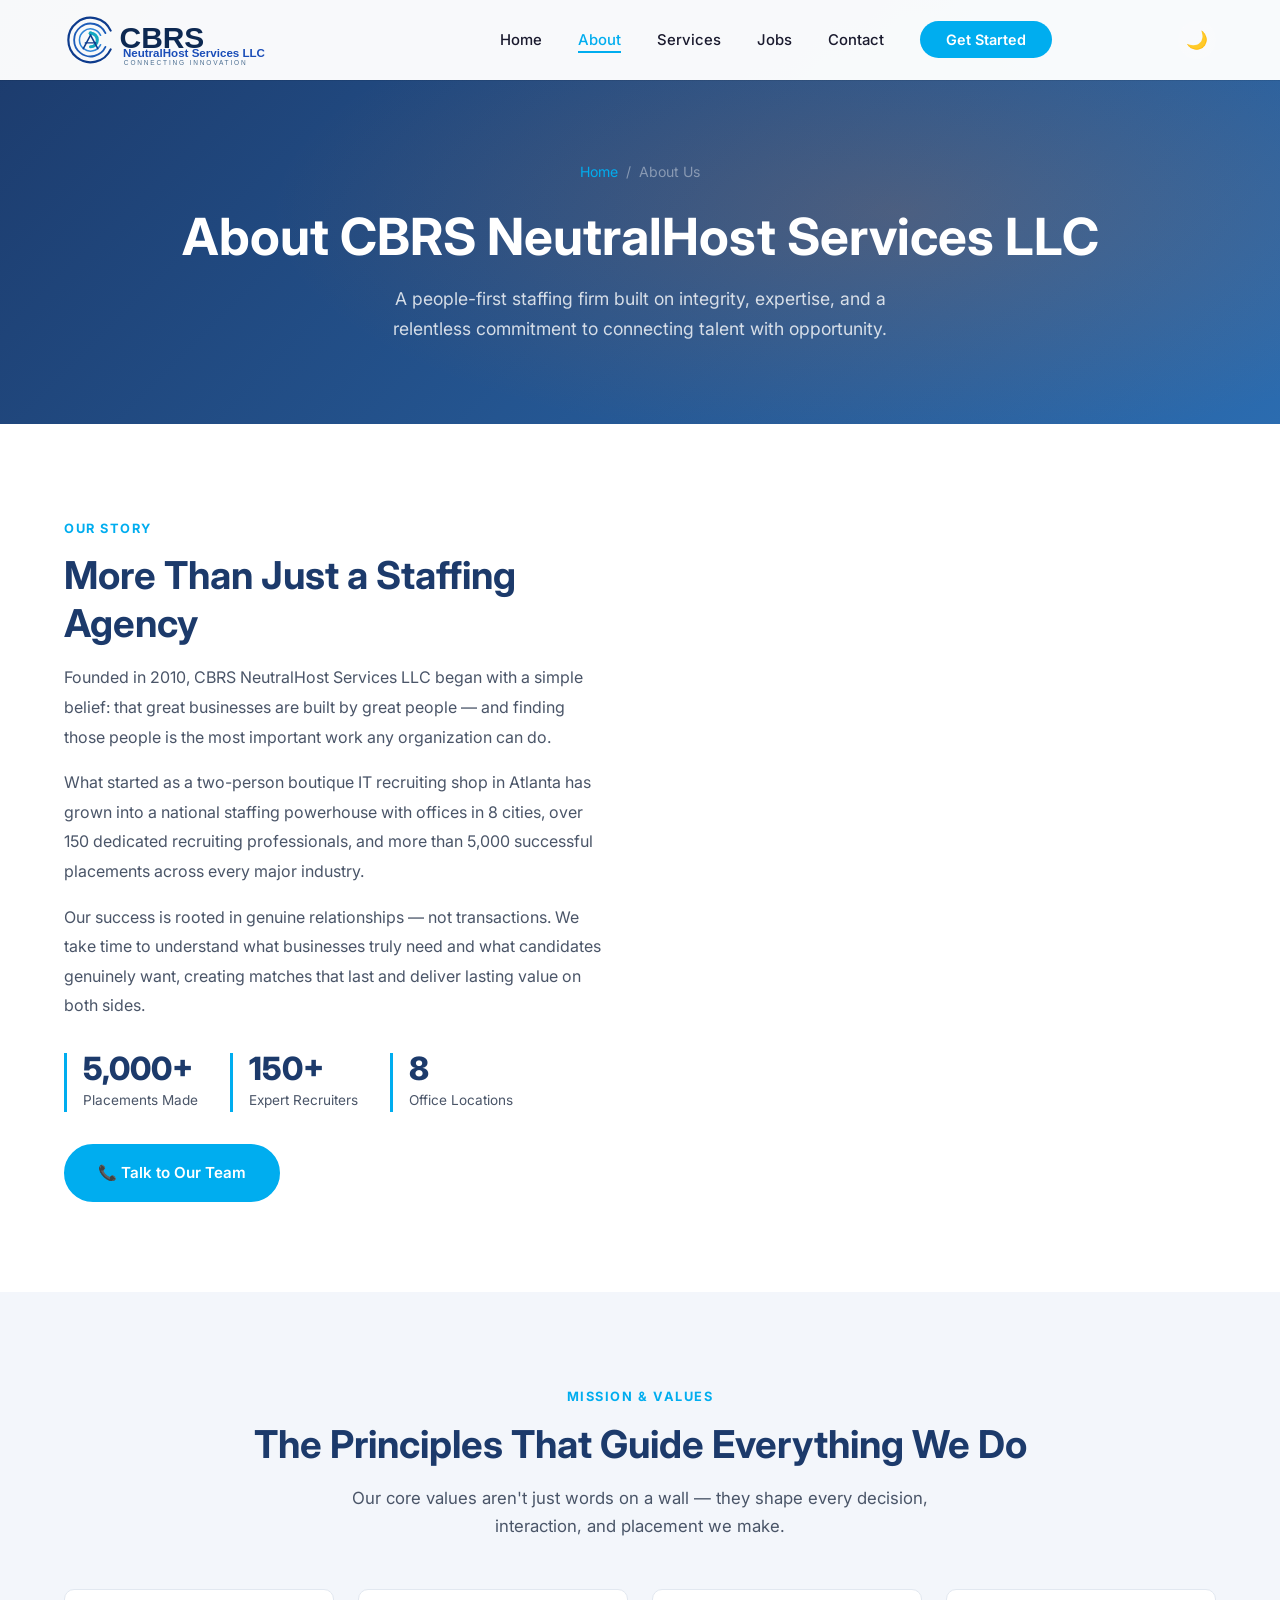
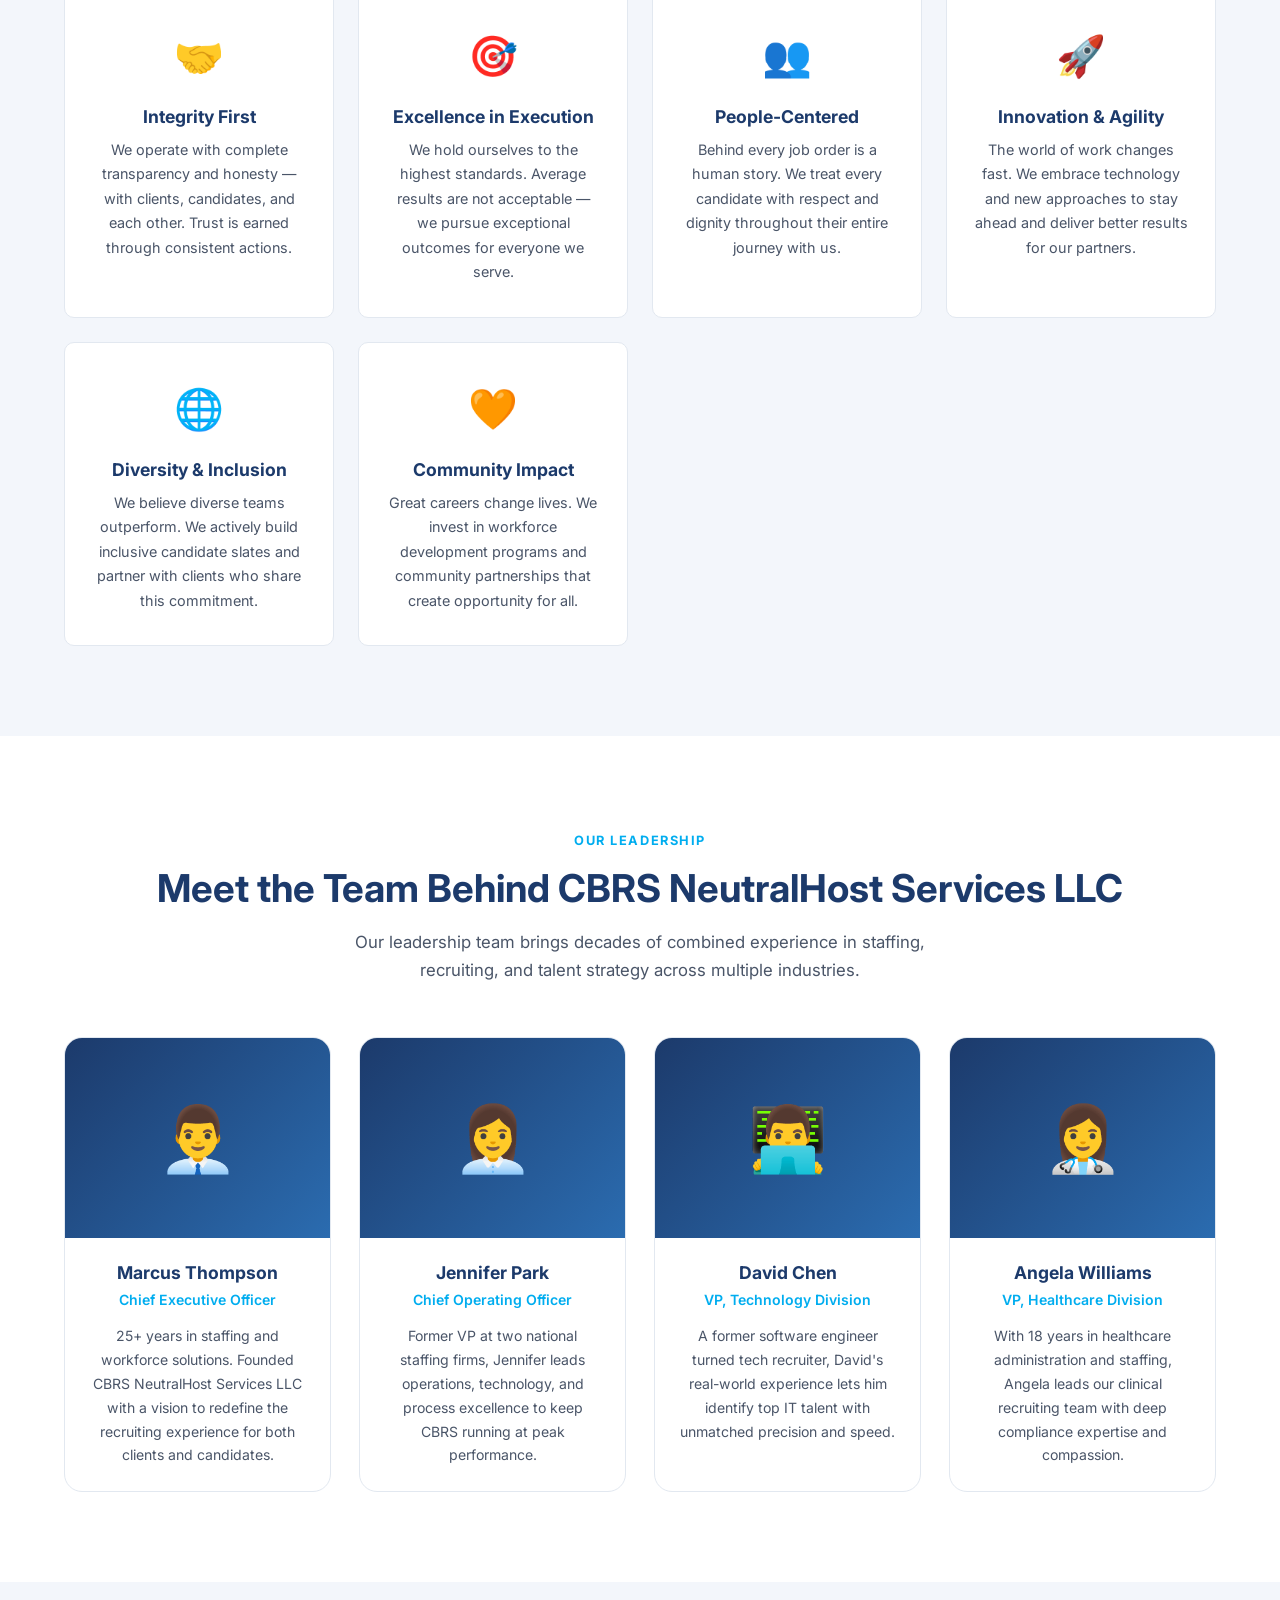
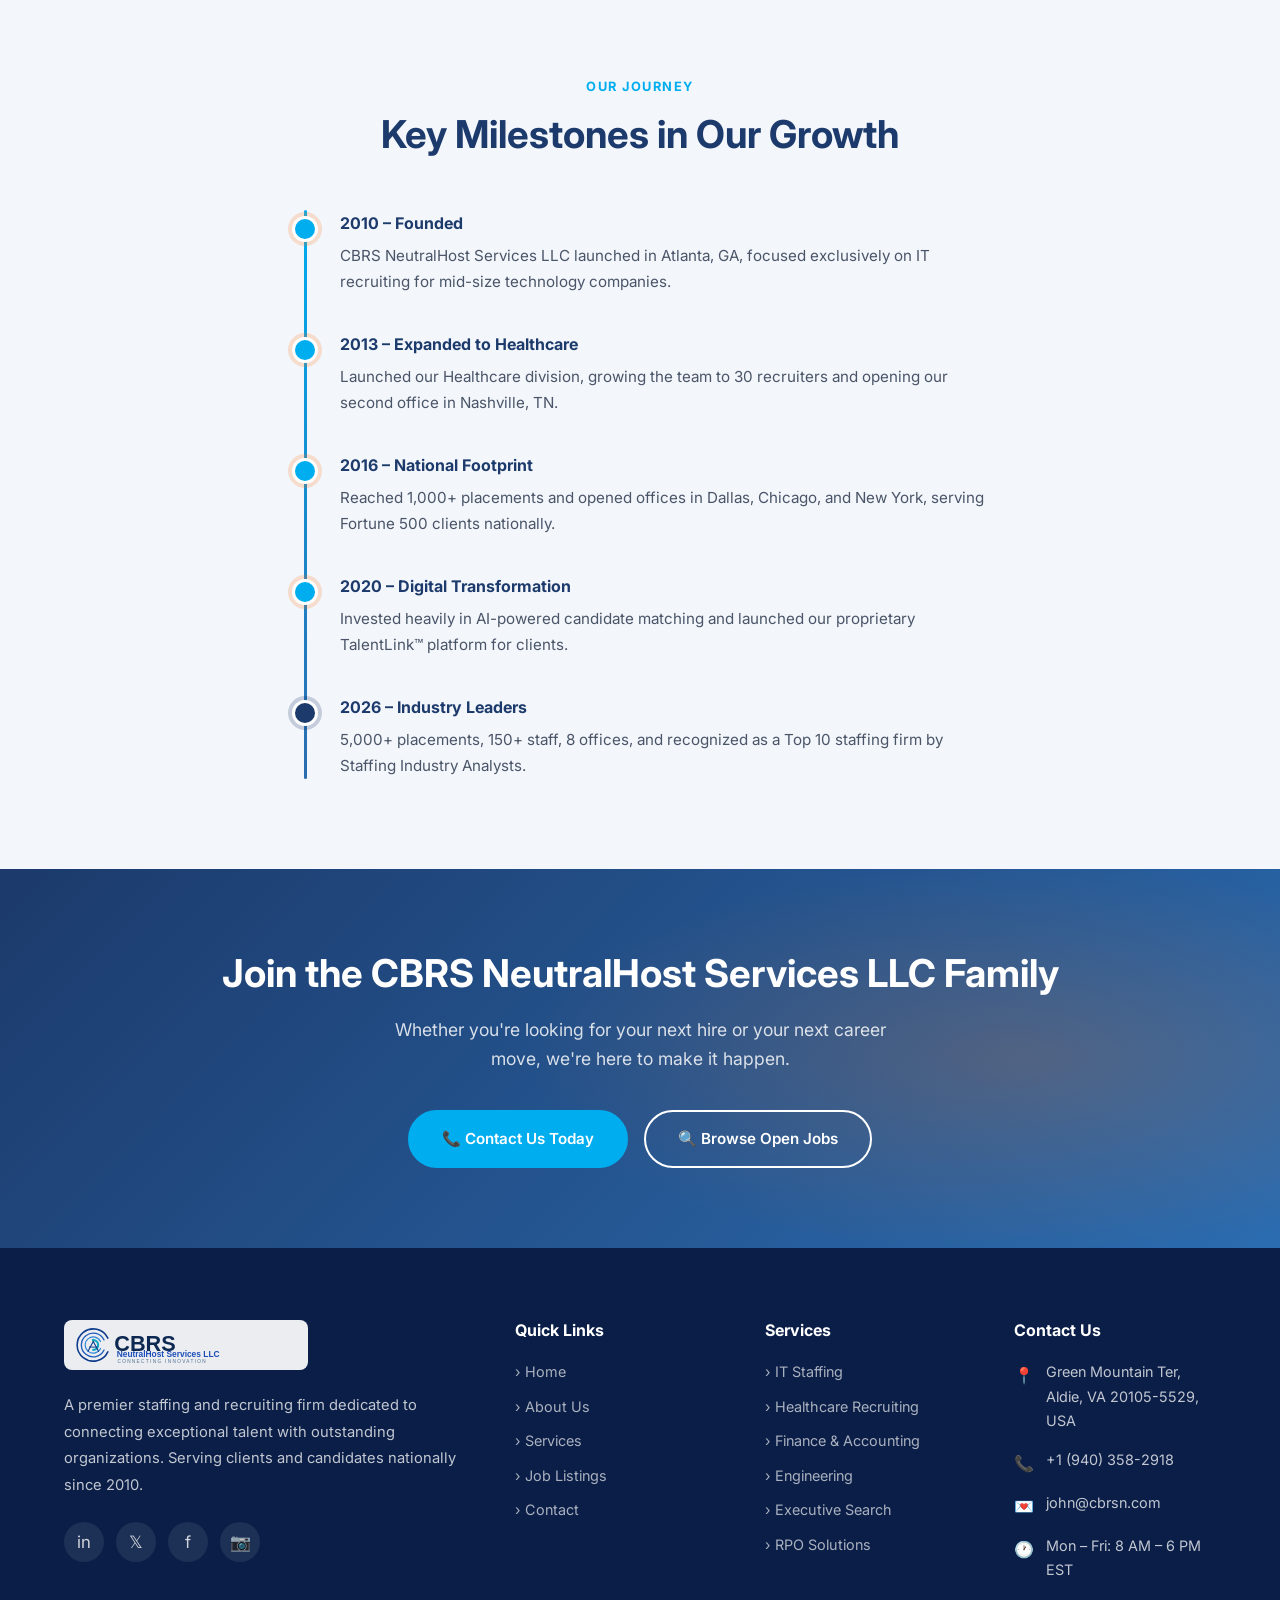
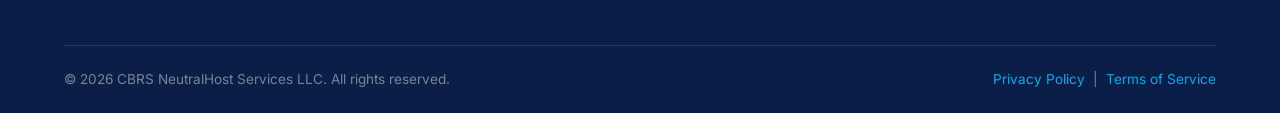
==== commit 3ce3efad: "Update address to Green Mountain Ter, Aldie, VA 20105-5529, USA" ====
--- a/about.html
+++ b/about.html
@@ -260,7 +260,7 @@
         </div>
         <div class="footer-col">
           <h4>Contact Us</h4>
-          <div class="footer-contact-item"><span class="ico">&#128205;</span><span>25049 Green Mountain Ter,<br>Aldie, VA 20105-5529, USA</span></div>
+          <div class="footer-contact-item"><span class="ico">&#128205;</span><span>Green Mountain Ter,<br>Aldie, VA 20105-5529, USA</span></div>
           <div class="footer-contact-item"><span class="ico">&#128222;</span><span>+1 (940) 358-2918</span></div>
           <div class="footer-contact-item"><span class="ico">&#128140;</span><span>john@cbrsn.com</span></div>
           <div class="footer-contact-item"><span class="ico">&#128336;</span><span>Mon – Fri: 8 AM – 6 PM EST</span></div>
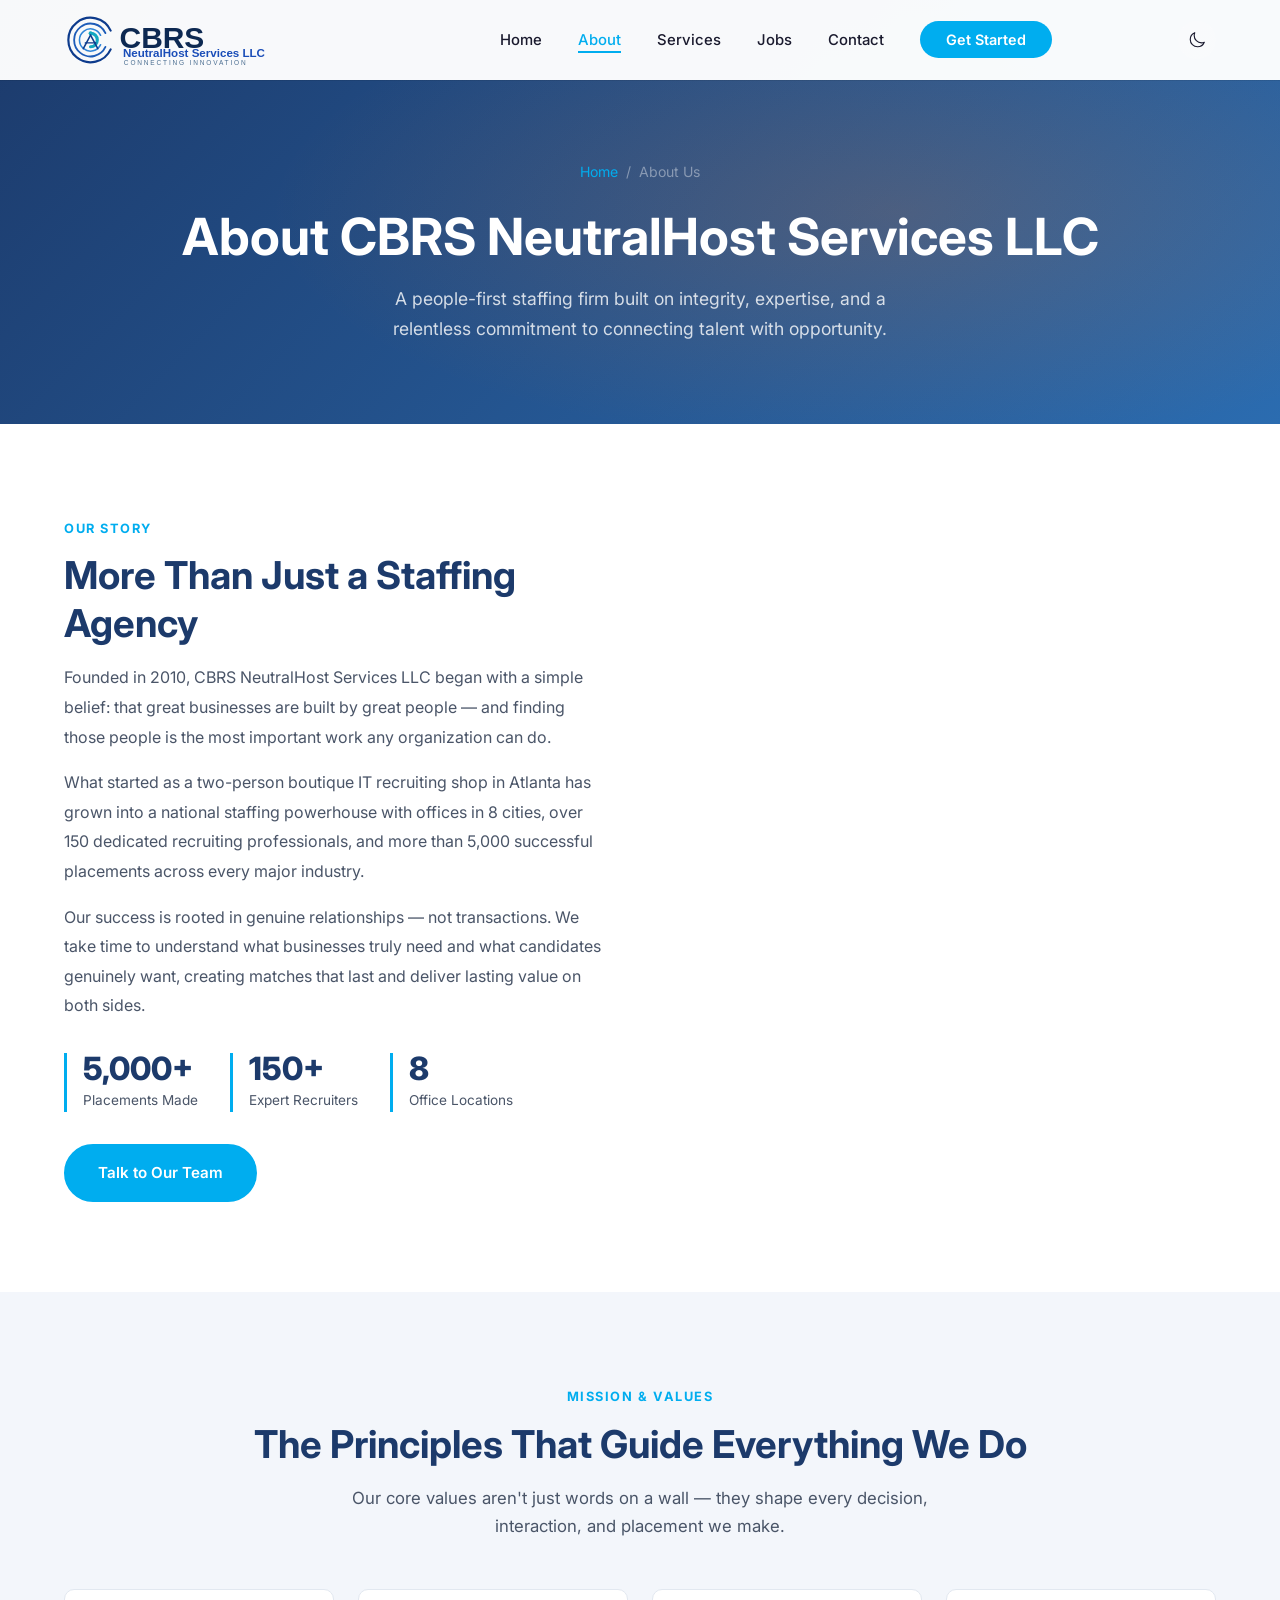
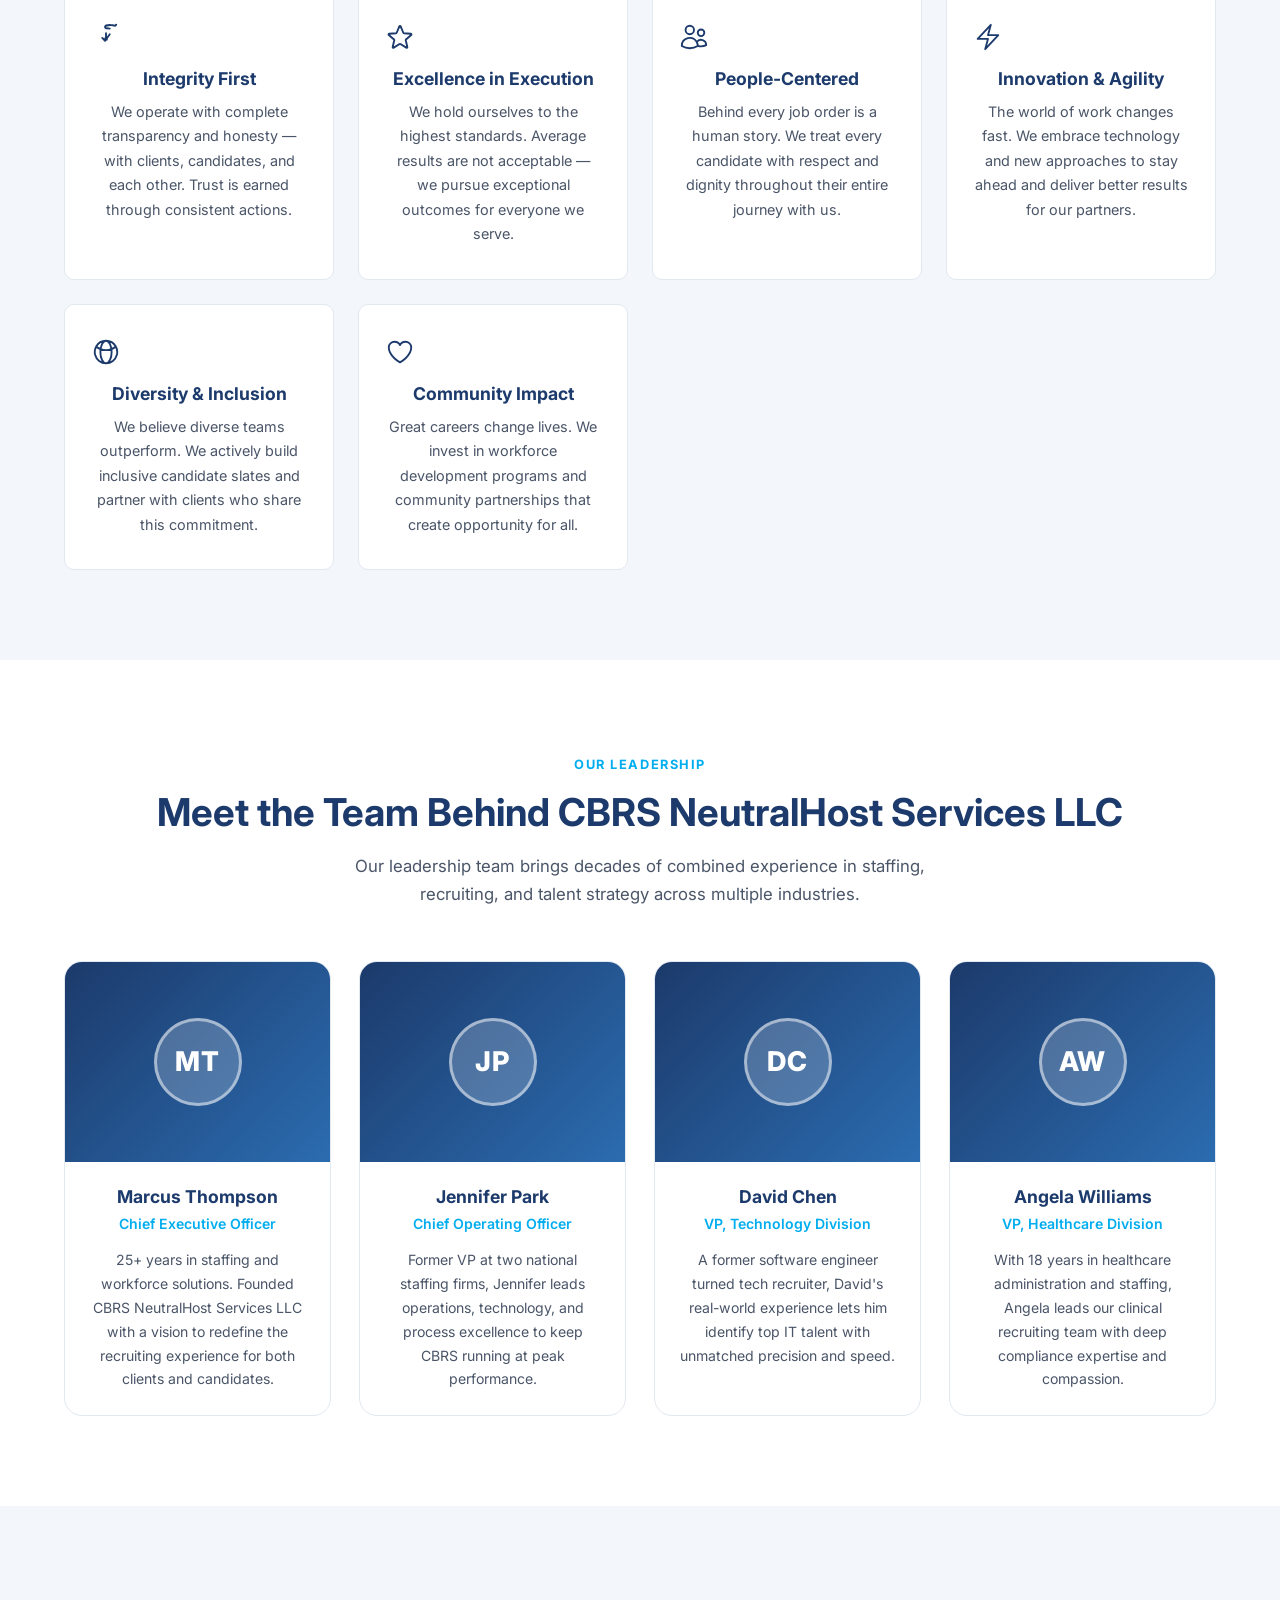
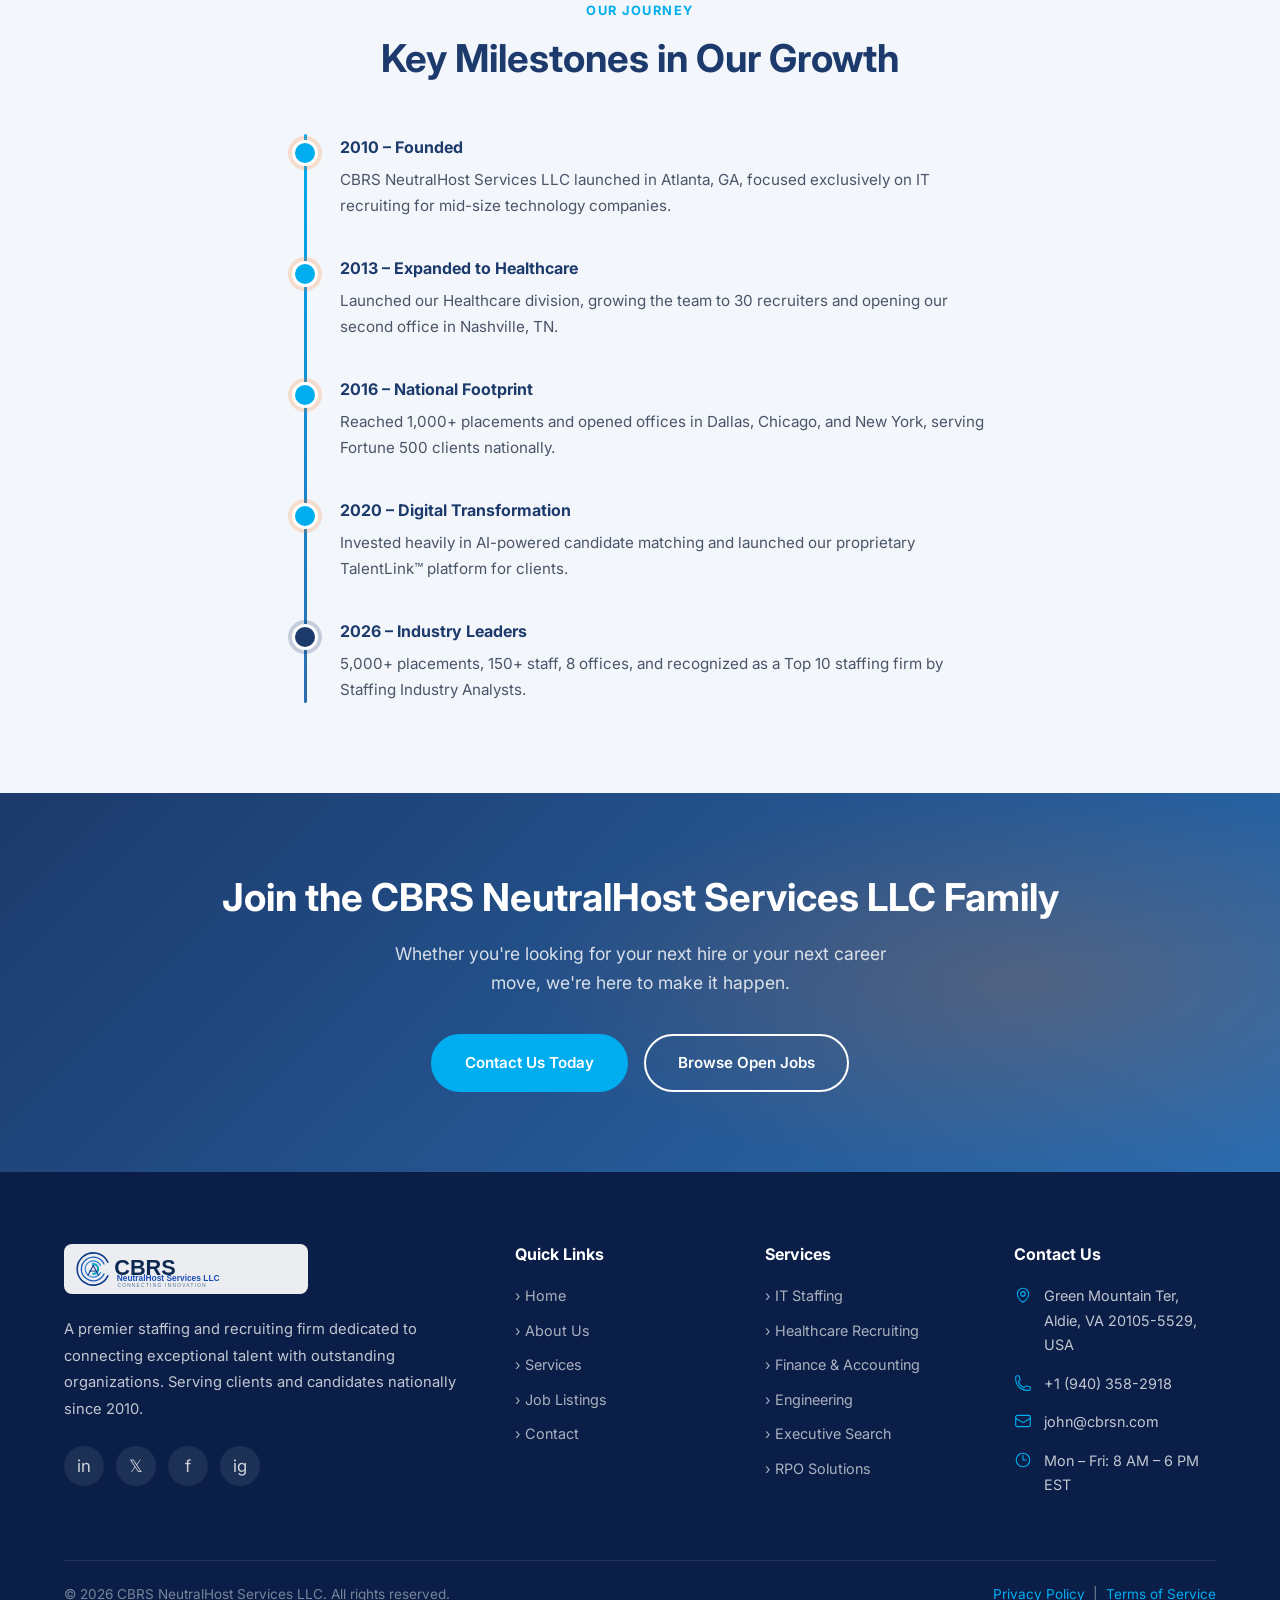
==== commit bd3d648e: "Replace all emojis with professional SVG icons site-wide" ====
--- a/about.html
+++ b/about.html
@@ -31,7 +31,7 @@
         <li><a href="contact.html"  class="nav-link">Contact</a></li>
         <li><a href="contact.html"  class="btn-nav">Get Started</a></li>
       </ul>
-      <button class="dark-toggle" id="darkToggle" aria-label="Toggle dark mode">🌙</button>
+      <button class="dark-toggle" id="darkToggle" aria-label="Toggle dark mode"><svg xmlns="http://www.w3.org/2000/svg" fill="none" viewBox="0 0 24 24" stroke-width="1.5" stroke="currentColor" width="18" height="18"><path stroke-linecap="round" stroke-linejoin="round" d="M21.752 15.002A9.72 9.72 0 0 1 18 15.75c-5.385 0-9.75-4.365-9.75-9.75 0-1.33.266-2.597.748-3.752A9.753 9.753 0 0 0 3 11.25C3 16.635 7.365 21 12.75 21a9.753 9.753 0 0 0 9.002-5.998Z"/></svg></button>
       <div class="hamburger" id="hamburger" aria-label="Toggle menu" role="button" tabindex="0">
         <span></span><span></span><span></span>
       </div>
@@ -81,7 +81,7 @@
               <span style="color:var(--text-mid);">Office Locations</span>
             </div>
           </div>
-          <a href="contact.html" class="btn btn-primary">&#128222; Talk to Our Team</a>
+          <a href="contact.html" class="btn btn-primary">Talk to Our Team</a>
         </div>
         <div></div>
       </div>
@@ -98,32 +98,32 @@
       </div>
       <div class="values-grid">
         <div class="value-card">
-          <div class="value-icon">&#129309;</div>
+          <div class="value-icon"><svg xmlns="http://www.w3.org/2000/svg" fill="none" viewBox="0 0 24 24" stroke-width="1.5" stroke="currentColor" width="30" height="30"><path stroke-linecap="round" stroke-linejoin="round" d="M9 12.75 11.25 15 15 9.75m-3-7.036a11.959 11.959 0 0 1 3.598-.388 11.952 11.952 0 0 1 3.316.52 1.003 1.003 0 0 0 1.269-.731A1.003 1.003 0 0 0 19.452 3a14.002 14.002 0 0 0-7.452 0 1.003 1.003 0 0 0-.731 1.269l.003.016c.07.36.33.658.693.732A11.952 11.952 0 0 1 15 5.236M12 12.75a.75.75 0 1 1 0 1.5.75.75 0 0 1 0-1.5Zm0 0V9"/></svg></div>
           <h3>Integrity First</h3>
           <p>We operate with complete transparency and honesty — with clients, candidates, and each other. Trust is earned through consistent actions.</p>
         </div>
         <div class="value-card">
-          <div class="value-icon">&#127919;</div>
+          <div class="value-icon"><svg xmlns="http://www.w3.org/2000/svg" fill="none" viewBox="0 0 24 24" stroke-width="1.5" stroke="currentColor" width="30" height="30"><path stroke-linecap="round" stroke-linejoin="round" d="M11.48 3.499a.562.562 0 0 1 1.04 0l2.125 5.111a.563.563 0 0 0 .475.345l5.518.442c.499.04.701.663.321.988l-4.204 3.602a.563.563 0 0 0-.182.557l1.285 5.385a.562.562 0 0 1-.84.61l-4.725-2.885a.562.562 0 0 0-.586 0L6.982 20.54a.562.562 0 0 1-.84-.61l1.285-5.386a.562.562 0 0 0-.182-.557l-4.204-3.602a.562.562 0 0 1 .321-.988l5.518-.442a.563.563 0 0 0 .475-.345L11.48 3.5Z"/></svg></div>
           <h3>Excellence in Execution</h3>
           <p>We hold ourselves to the highest standards. Average results are not acceptable — we pursue exceptional outcomes for everyone we serve.</p>
         </div>
         <div class="value-card">
-          <div class="value-icon">&#128101;</div>
+          <div class="value-icon"><svg xmlns="http://www.w3.org/2000/svg" fill="none" viewBox="0 0 24 24" stroke-width="1.5" stroke="currentColor" width="30" height="30"><path stroke-linecap="round" stroke-linejoin="round" d="M15 19.128a9.38 9.38 0 0 0 2.625.372 9.337 9.337 0 0 0 4.121-.952 4.125 4.125 0 0 0-7.533-2.493M15 19.128v-.003c0-1.113-.285-2.16-.786-3.07M15 19.128v.106A12.318 12.318 0 0 1 8.624 21c-2.331 0-4.512-.645-6.374-1.766l-.001-.109a6.375 6.375 0 0 1 11.964-3.07M12 6.375a3.375 3.375 0 1 1-6.75 0 3.375 3.375 0 0 1 6.75 0Zm8.25 2.25a2.625 2.625 0 1 1-5.25 0 2.625 2.625 0 0 1 5.25 0Z"/></svg></div>
           <h3>People-Centered</h3>
           <p>Behind every job order is a human story. We treat every candidate with respect and dignity throughout their entire journey with us.</p>
         </div>
         <div class="value-card">
-          <div class="value-icon">&#128640;</div>
+          <div class="value-icon"><svg xmlns="http://www.w3.org/2000/svg" fill="none" viewBox="0 0 24 24" stroke-width="1.5" stroke="currentColor" width="30" height="30"><path stroke-linecap="round" stroke-linejoin="round" d="m3.75 13.5 10.5-11.25L12 10.5h8.25L9.75 21.75 12 13.5H3.75Z"/></svg></div>
           <h3>Innovation &amp; Agility</h3>
           <p>The world of work changes fast. We embrace technology and new approaches to stay ahead and deliver better results for our partners.</p>
         </div>
         <div class="value-card">
-          <div class="value-icon">&#127760;</div>
+          <div class="value-icon"><svg xmlns="http://www.w3.org/2000/svg" fill="none" viewBox="0 0 24 24" stroke-width="1.5" stroke="currentColor" width="30" height="30"><path stroke-linecap="round" stroke-linejoin="round" d="M12 21a9.004 9.004 0 0 0 8.716-6.747M12 21a9.004 9.004 0 0 1-8.716-6.747M12 21c2.485 0 4.5-4.03 4.5-9S14.485 3 12 3m0 18c-2.485 0-4.5-4.03-4.5-9S9.515 3 12 3m0 0a8.997 8.997 0 0 1 7.843 4.582M12 3a8.997 8.997 0 0 0-7.843 4.582m15.686 0A11.953 11.953 0 0 1 12 10.5c-2.998 0-5.74-1.1-7.843-2.918m15.686 0A8.959 8.959 0 0 1 21 12c0 .778-.099 1.533-.284 2.253M3.284 14.253A8.959 8.959 0 0 1 3 12c0-1.546.39-3 1.077-4.253"/></svg></div>
           <h3>Diversity &amp; Inclusion</h3>
           <p>We believe diverse teams outperform. We actively build inclusive candidate slates and partner with clients who share this commitment.</p>
         </div>
         <div class="value-card">
-          <div class="value-icon">&#129505;</div>
+          <div class="value-icon"><svg xmlns="http://www.w3.org/2000/svg" fill="none" viewBox="0 0 24 24" stroke-width="1.5" stroke="currentColor" width="30" height="30"><path stroke-linecap="round" stroke-linejoin="round" d="M21 8.25c0-2.485-2.099-4.5-4.688-4.5-1.935 0-3.597 1.126-4.312 2.733-.715-1.607-2.377-2.733-4.313-2.733C5.1 3.75 3 5.765 3 8.25c0 7.22 9 12 9 12s9-4.78 9-12Z"/></svg></div>
           <h3>Community Impact</h3>
           <p>Great careers change lives. We invest in workforce development programs and community partnerships that create opportunity for all.</p>
         </div>
@@ -141,7 +141,7 @@
       </div>
       <div class="team-grid">
         <div class="team-card">
-          <div class="team-avatar">&#128104;&#8205;&#128188;</div>
+          <div class="team-avatar"><span class="avatar-initials">MT</span></div>
           <div class="team-info">
             <h4>Marcus Thompson</h4>
             <div class="role">Chief Executive Officer</div>
@@ -149,7 +149,7 @@
           </div>
         </div>
         <div class="team-card">
-          <div class="team-avatar">&#128105;&#8205;&#128188;</div>
+          <div class="team-avatar"><span class="avatar-initials">JP</span></div>
           <div class="team-info">
             <h4>Jennifer Park</h4>
             <div class="role">Chief Operating Officer</div>
@@ -157,7 +157,7 @@
           </div>
         </div>
         <div class="team-card">
-          <div class="team-avatar">&#128104;&#8205;&#128187;</div>
+          <div class="team-avatar"><span class="avatar-initials">DC</span></div>
           <div class="team-info">
             <h4>David Chen</h4>
             <div class="role">VP, Technology Division</div>
@@ -165,7 +165,7 @@
           </div>
         </div>
         <div class="team-card">
-          <div class="team-avatar">&#128105;&#8205;&#9877;</div>
+          <div class="team-avatar"><span class="avatar-initials">AW</span></div>
           <div class="team-info">
             <h4>Angela Williams</h4>
             <div class="role">VP, Healthcare Division</div>
@@ -217,8 +217,8 @@
       <h2>Join the CBRS NeutralHost Services LLC Family</h2>
       <p>Whether you're looking for your next hire or your next career move, we're here to make it happen.</p>
       <div class="cta-banner-btns">
-        <a href="contact.html" class="btn btn-primary">&#128222; Contact Us Today</a>
-        <a href="jobs.html"    class="btn btn-outline">&#128269; Browse Open Jobs</a>
+        <a href="contact.html" class="btn btn-primary">Contact Us Today</a>
+        <a href="jobs.html"    class="btn btn-outline">Browse Open Jobs</a>
       </div>
     </div>
   </section>
@@ -234,7 +234,7 @@
             <a href="#" class="social-link" aria-label="LinkedIn">in</a>
             <a href="#" class="social-link" aria-label="Twitter">&#120143;</a>
             <a href="#" class="social-link" aria-label="Facebook">f</a>
-            <a href="#" class="social-link" aria-label="Instagram">&#128247;</a>
+            <a href="#" class="social-link" aria-label="Instagram">ig</a>
           </div>
         </div>
         <div class="footer-col">
@@ -260,10 +260,10 @@
         </div>
         <div class="footer-col">
           <h4>Contact Us</h4>
-          <div class="footer-contact-item"><span class="ico">&#128205;</span><span>Green Mountain Ter,<br>Aldie, VA 20105-5529, USA</span></div>
-          <div class="footer-contact-item"><span class="ico">&#128222;</span><span>+1 (940) 358-2918</span></div>
-          <div class="footer-contact-item"><span class="ico">&#128140;</span><span>john@cbrsn.com</span></div>
-          <div class="footer-contact-item"><span class="ico">&#128336;</span><span>Mon – Fri: 8 AM – 6 PM EST</span></div>
+          <div class="footer-contact-item"><span class="ico"><svg xmlns="http://www.w3.org/2000/svg" fill="none" viewBox="0 0 24 24" stroke-width="1.5" stroke="currentColor" width="18" height="18"><path stroke-linecap="round" stroke-linejoin="round" d="M15 10.5a3 3 0 1 1-6 0 3 3 0 0 1 6 0Z"/><path stroke-linecap="round" stroke-linejoin="round" d="M19.5 10.5c0 7.142-7.5 11.25-7.5 11.25S4.5 17.642 4.5 10.5a7.5 7.5 0 1 1 15 0Z"/></svg></span><span>Green Mountain Ter,<br>Aldie, VA 20105-5529, USA</span></div>
+          <div class="footer-contact-item"><span class="ico"><svg xmlns="http://www.w3.org/2000/svg" fill="none" viewBox="0 0 24 24" stroke-width="1.5" stroke="currentColor" width="18" height="18"><path stroke-linecap="round" stroke-linejoin="round" d="M2.25 6.75c0 8.284 6.716 15 15 15h2.25a2.25 2.25 0 0 0 2.25-2.25v-1.372c0-.516-.351-.966-.852-1.091l-4.423-1.106c-.44-.11-.902.055-1.173.417l-.97 1.293c-.282.376-.769.542-1.21.38a12.035 12.035 0 0 1-7.143-7.143c-.162-.441.004-.928.38-1.21l1.293-.97c.363-.271.527-.734.417-1.173L6.963 3.102a1.125 1.125 0 0 0-1.091-.852H4.5A2.25 2.25 0 0 0 2.25 4.5v2.25Z"/></svg></span><span>+1 (940) 358-2918</span></div>
+          <div class="footer-contact-item"><span class="ico"><svg xmlns="http://www.w3.org/2000/svg" fill="none" viewBox="0 0 24 24" stroke-width="1.5" stroke="currentColor" width="18" height="18"><path stroke-linecap="round" stroke-linejoin="round" d="M21.75 6.75v10.5a2.25 2.25 0 0 1-2.25 2.25h-15a2.25 2.25 0 0 1-2.25-2.25V6.75m19.5 0A2.25 2.25 0 0 0 19.5 4.5h-15a2.25 2.25 0 0 0-2.25 2.25m19.5 0v.243a2.25 2.25 0 0 1-1.07 1.916l-7.5 4.615a2.25 2.25 0 0 1-2.36 0L3.32 8.91a2.25 2.25 0 0 1-1.07-1.916V6.75"/></svg></span><span>john@cbrsn.com</span></div>
+          <div class="footer-contact-item"><span class="ico"><svg xmlns="http://www.w3.org/2000/svg" fill="none" viewBox="0 0 24 24" stroke-width="1.5" stroke="currentColor" width="18" height="18"><path stroke-linecap="round" stroke-linejoin="round" d="M12 6v6h4.5m4.5 0a9 9 0 1 1-18 0 9 9 0 0 1 18 0Z"/></svg></span><span>Mon – Fri: 8 AM – 6 PM EST</span></div>
         </div>
       </div>
       <div class="footer-bottom">
@@ -274,7 +274,7 @@
   </footer>
 
   <button class="scroll-top" id="scrollTop" aria-label="Scroll to top">&#8679;</button>
-  <button class="mobile-cta" id="mobileCta">📞 Hire Talent</button>
+  <button class="mobile-cta" id="mobileCta">Hire Talent</button>
   <script src="js/main.js"></script>
 </body>
 </html>
--- a/css/style.css
+++ b/css/style.css
@@ -146,8 +146,7 @@
   border-radius: 50%;
   border: none;
   background: rgba(255,255,255,.15);
-  color: var(--white);
-  font-size: 1.1rem;
+  color: var(--text-dark);
   cursor: pointer;
   display: flex;
   align-items: center;
@@ -652,7 +651,7 @@
   display: flex;
   align-items: center;
   justify-content: center;
-  font-size: 1.6rem;
+  color: white;
   margin-bottom: 22px;
 }
 
@@ -699,7 +698,7 @@
   display: flex;
   align-items: center;
   justify-content: center;
-  font-size: 6rem;
+  color: rgba(255,255,255,0.85);
 }
 
 .why-badge-card {
@@ -720,7 +719,7 @@
   display: flex;
   align-items: center;
   justify-content: center;
-  font-size: 1.5rem;
+  color: white;
   flex-shrink: 0;
 }
 .why-badge-card strong { display: block; font-size: 1.5rem; color: var(--primary); }
@@ -741,7 +740,6 @@
   align-items: center;
   justify-content: center;
   color: var(--white);
-  font-size: 1rem;
   flex-shrink: 0;
   margin-top: 2px;
 }
@@ -979,7 +977,7 @@
   margin-bottom: 14px;
   font-size: .9rem;
 }
-.footer-contact-item .ico { color: var(--accent); font-size: 1rem; margin-top: 2px; flex-shrink: 0; }
+.footer-contact-item .ico { color: var(--accent); display: flex; align-items: center; flex-shrink: 0; margin-top: 2px; }
 
 .footer-bottom {
   padding: 22px 0;
@@ -1040,7 +1038,7 @@
   transition: var(--transition);
 }
 .value-card:hover { transform: translateY(-5px); box-shadow: var(--shadow-md); border-color: var(--accent); }
-.value-icon { font-size: 2.5rem; margin-bottom: 16px; }
+.value-icon { color: var(--primary); margin-bottom: 16px; display: flex; }
 .value-card h3 { font-size: 1.1rem; margin-bottom: 10px; }
 .value-card p  { font-size: .9rem; color: var(--text-mid); }
 
@@ -1067,7 +1065,20 @@
   display: flex;
   align-items: center;
   justify-content: center;
-  font-size: 4rem;
+}
+.avatar-initials {
+  width: 88px; height: 88px;
+  background: rgba(255,255,255,0.2);
+  border: 3px solid rgba(255,255,255,0.5);
+  border-radius: 50%;
+  display: flex;
+  align-items: center;
+  justify-content: center;
+  font-size: 1.7rem;
+  font-weight: 800;
+  color: white;
+  letter-spacing: 1px;
+  font-family: inherit;
 }
 
 .team-info { padding: 24px; }
@@ -1164,7 +1175,7 @@
   display: flex;
   align-items: center;
   justify-content: center;
-  font-size: 1.2rem;
+  color: white;
   flex-shrink: 0;
 }
 .contact-detail h4 { color: var(--white); font-size: .92rem; margin-bottom: 4px; }
